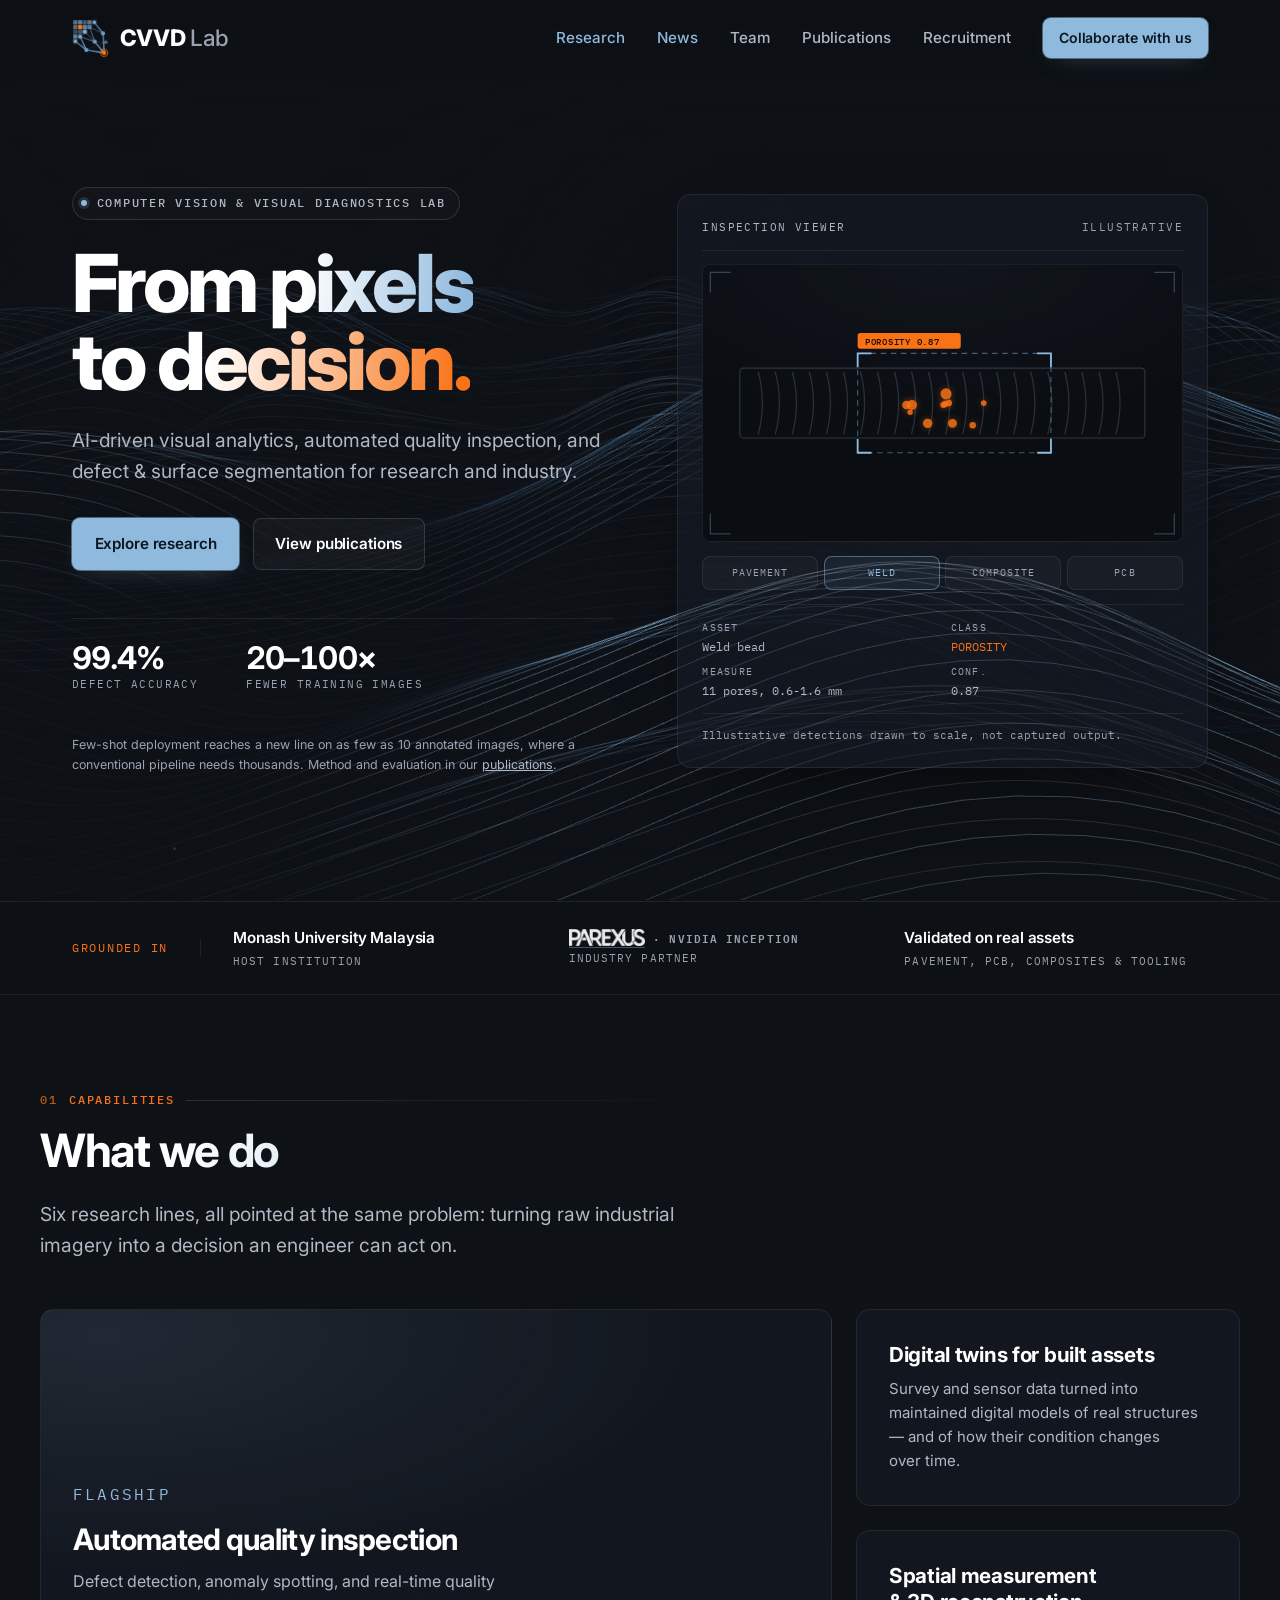
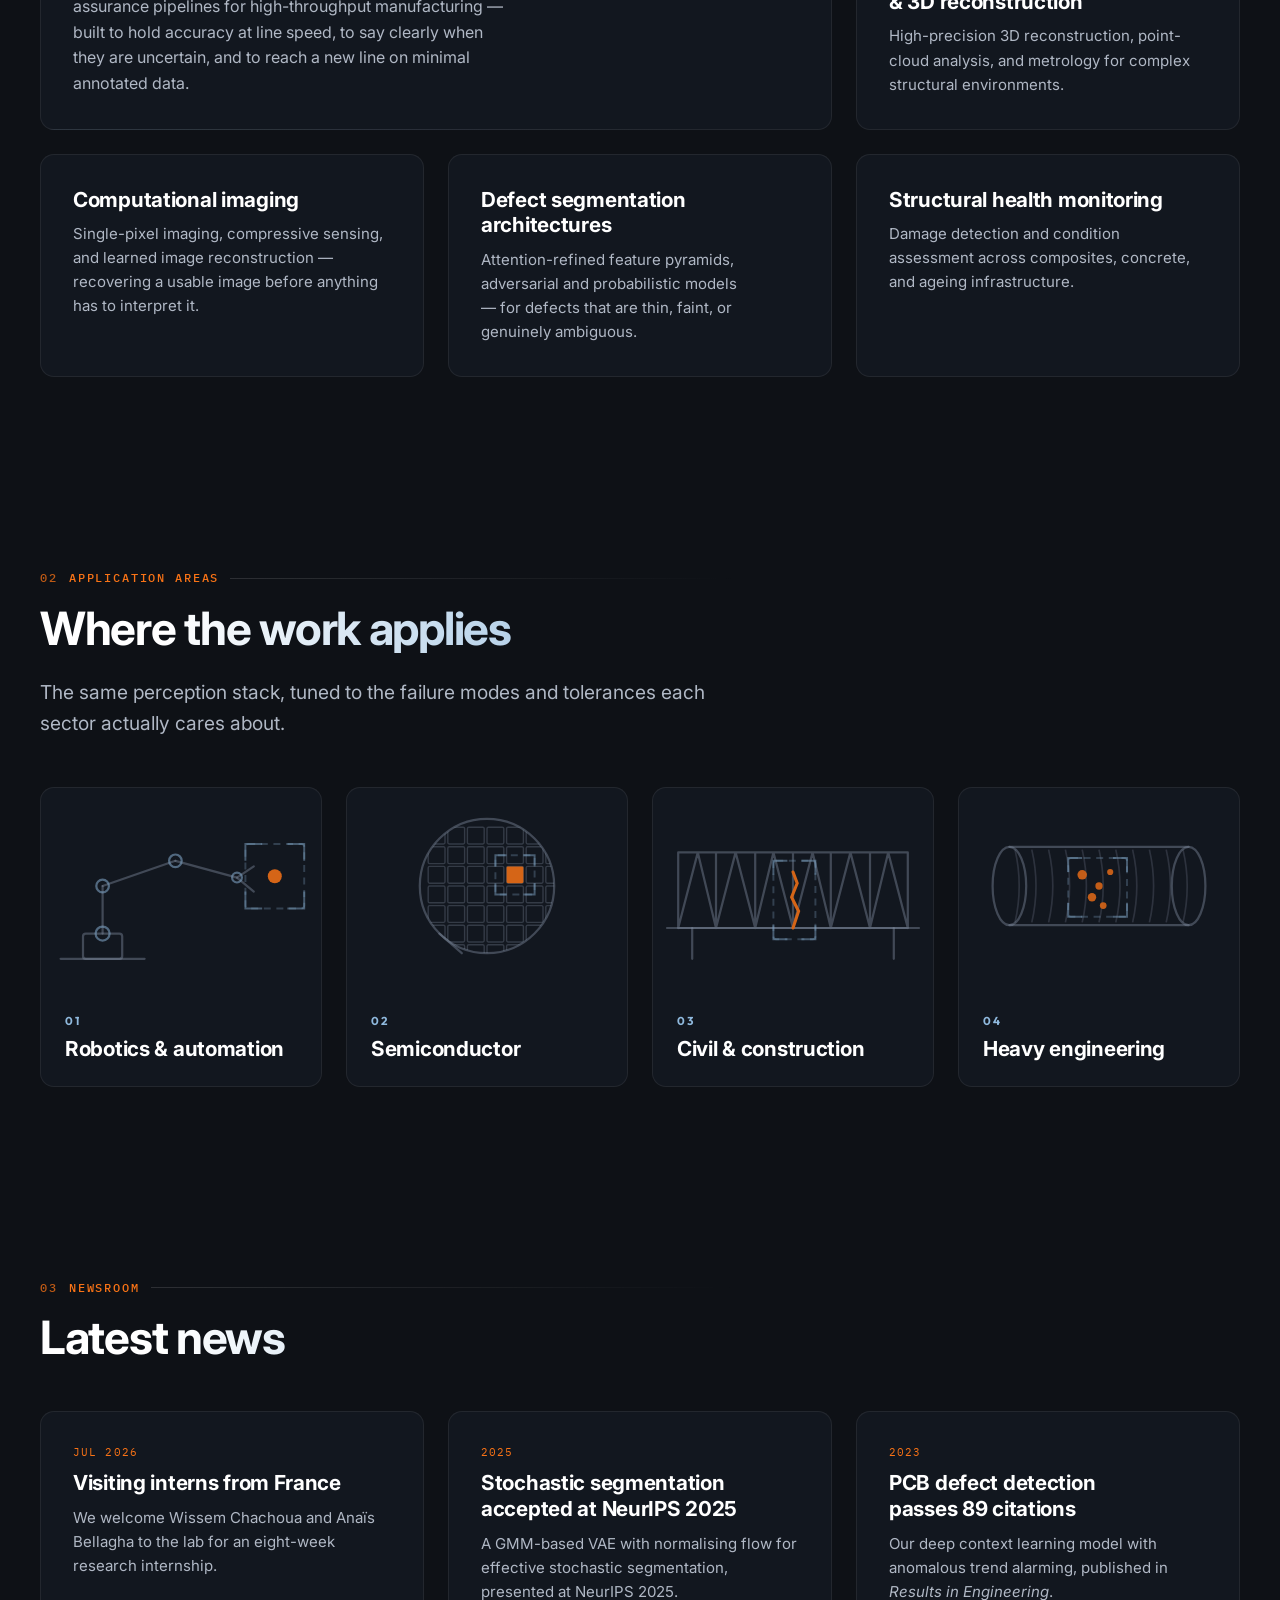
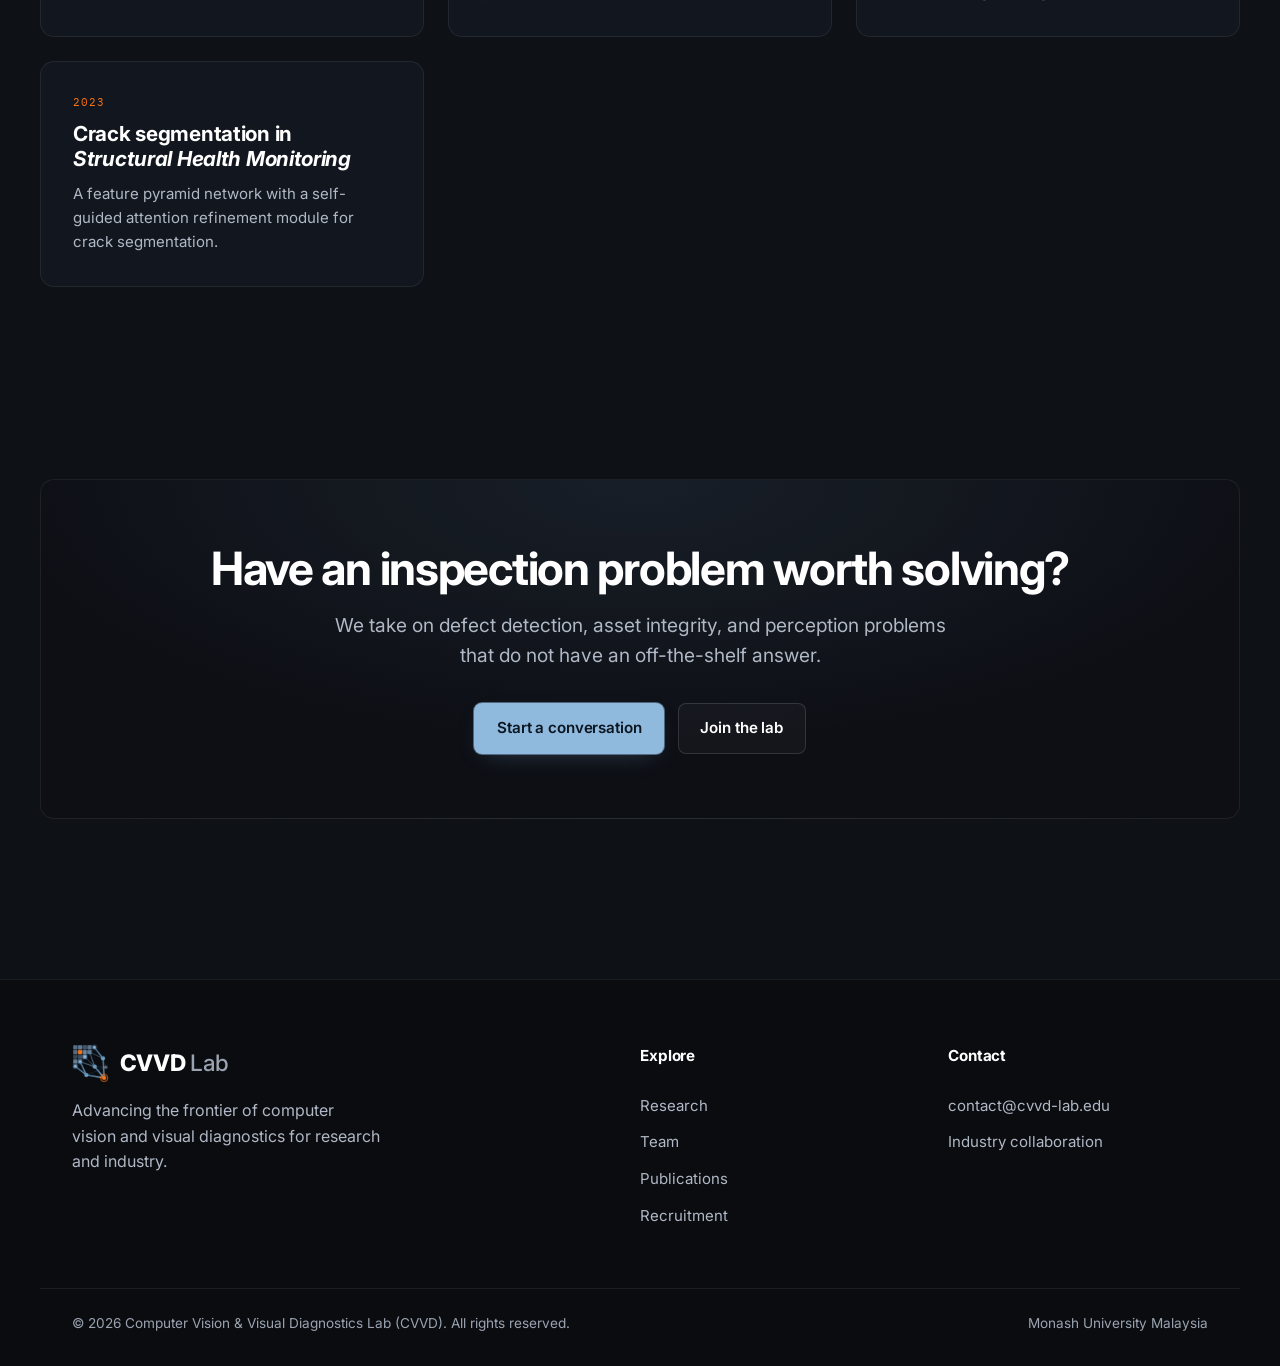
==== index.html @ a5a3b2d5 "Use the Parexus wordmark in the proof band; name them a partner The supplied white wordmark is exact" ====
<!DOCTYPE html>
<html lang="en">
<head>
    <meta charset="UTF-8">
    <meta name="viewport" content="width=device-width, initial-scale=1.0">
    <title>CVVD Lab — Computer Vision and Visual Diagnostics</title>
    <meta name="description" content="Computer Vision and Visual Diagnostics Lab - AI-Driven Visual Analytics, Automated Quality Inspection, and Robotics Perception.">
    <link rel="icon" href="data:image/svg+xml,%3Csvg%20xmlns%3D%27http%3A%2F%2Fwww.w3.org%2F2000%2Fsvg%27%20viewBox%3D%270%200%2032%2032%27%3E%3Crect%20width%3D%2732%27%20height%3D%2732%27%20rx%3D%277%27%20fill%3D%27%230e1116%27%2F%3E%3Cg%20fill%3D%27%238fb9dd%27%3E%3Crect%20x%3D%273%27%20y%3D%273%27%20width%3D%276%27%20height%3D%276%27%20rx%3D%271.2%27%20opacity%3D%27.85%27%2F%3E%3Crect%20x%3D%2710%27%20y%3D%273%27%20width%3D%276%27%20height%3D%276%27%20rx%3D%271.2%27%20opacity%3D%27.5%27%2F%3E%3Crect%20x%3D%2717%27%20y%3D%273%27%20width%3D%276%27%20height%3D%276%27%20rx%3D%271.2%27%20opacity%3D%27.65%27%2F%3E%3Crect%20x%3D%273%27%20y%3D%2710%27%20width%3D%276%27%20height%3D%276%27%20rx%3D%271.2%27%20opacity%3D%27.55%27%2F%3E%3Crect%20x%3D%273%27%20y%3D%2717%27%20width%3D%276%27%20height%3D%276%27%20rx%3D%271.2%27%20opacity%3D%27.7%27%2F%3E%3C%2Fg%3E%3Crect%20x%3D%2710%27%20y%3D%2710%27%20width%3D%276%27%20height%3D%276%27%20rx%3D%271.2%27%20fill%3D%27%23f97316%27%2F%3E%3Cg%20stroke%3D%27%238fb9dd%27%20stroke-width%3D%271.4%27%20fill%3D%27none%27%20stroke-linecap%3D%27round%27%20opacity%3D%27.9%27%3E%3Cpath%20d%3D%27M20%206%20L22%2015%27%2F%3E%3Cpath%20d%3D%27M13%2013%20L22%2015%27%2F%3E%3Cpath%20d%3D%27M6%2020%20L22%2015%27%2F%3E%3Cpath%20d%3D%27M22%2015%20L26%2025%27%2F%3E%3C%2Fg%3E%3Ccircle%20cx%3D%2722%27%20cy%3D%2715%27%20r%3D%272.3%27%20fill%3D%27%238fb9dd%27%2F%3E%3Ccircle%20cx%3D%2726%27%20cy%3D%2725%27%20r%3D%273.3%27%20fill%3D%27%23f97316%27%2F%3E%3C%2Fsvg%3E">
    <link rel="preconnect" href="https://fonts.googleapis.com">
    <link rel="preconnect" href="https://fonts.gstatic.com" crossorigin>
    <link href="https://fonts.googleapis.com/css2?family=Inter:wght@400;500;600;700;800&family=Outfit:wght@600;700;800&family=IBM+Plex+Mono:wght@400;500&display=swap" rel="stylesheet">
    <link rel="stylesheet" href="styles.css?v=34">
    <!-- Set before first paint so reveal-on-scroll never flashes unstyled,
         and so the page stays fully readable with JavaScript off. -->
    <script>document.documentElement.classList.add('js');</script>
</head>
<body>
    <a class="skip-link" href="#main">Skip to content</a>

    <!-- The background (3D wave field, scrim, and the image fallback) is
         installed by waves.js, so every page picks it up without markup. -->

    <header>
        <div class="container nav-container">
            <a href="index.html" class="logo" aria-label="CVVD Lab, home">
                <svg class="logo-mark" viewBox="0 0 64 64" aria-hidden="true" focusable="false">
                    <defs>
                        <linearGradient id="cvvdGh1" x1="0" y1="0" x2="1" y2="1">
                            <stop offset="0" stop-color="#4a7ea6" />
                            <stop offset="1" stop-color="#8fb9dd" />
                        </linearGradient>
                    </defs>

                    <!-- Image half -->
                    <g class="mark-px" fill="#8fb9dd">
                        <rect x="2.0" y="2.0" width="7.2" height="7.2" rx="1.2" opacity="0.57" /><rect x="10.0" y="2.0" width="7.2" height="7.2" rx="1.2" opacity="0.64" /><rect x="18.0" y="2.0" width="7.2" height="7.2" rx="1.2" opacity="0.45" /><rect x="26.0" y="2.0" width="7.2" height="7.2" rx="1.2" opacity="0.61" /><rect x="34.0" y="2.0" width="7.2" height="7.2" rx="1.2" opacity="0.24" /><rect x="2.0" y="10.0" width="7.2" height="7.2" rx="1.2" opacity="0.55" /><rect class="px-hot" x="10.0" y="10.0" width="7.2" height="7.2" rx="1.2" /><rect x="18.0" y="10.0" width="7.2" height="7.2" rx="1.2" opacity="0.7" /><rect x="26.0" y="10.0" width="7.2" height="7.2" rx="1.2" opacity="0.67" /><rect x="2.0" y="18.0" width="7.2" height="7.2" rx="1.2" opacity="0.35" /><rect x="10.0" y="18.0" width="7.2" height="7.2" rx="1.2" opacity="0.39" /><rect x="18.0" y="18.0" width="7.2" height="7.2" rx="1.2" opacity="0.67" /><rect x="2.0" y="26.0" width="7.2" height="7.2" rx="1.2" opacity="0.66" /><rect x="10.0" y="26.0" width="7.2" height="7.2" rx="1.2" opacity="0.54" /><rect x="2.0" y="34.0" width="7.2" height="7.2" rx="1.2" opacity="0.4" />
                    </g>

                    <g class="mark-net">
                        <g fill="none" stroke="url(#cvvdGh1)" stroke-linecap="round">
                            <path stroke-width="2.22" opacity="0.77" d="M37.6 5.6 L52.0 24.0" />
                            <path stroke-width="1.51" opacity="0.51" d="M29.6 13.6 L52.0 24.0" />
                            <path stroke-width="1.76" opacity="0.6" d="M29.6 13.6 L38.0 38.0" />
                            <path stroke-width="1.5" opacity="0.5" d="M21.6 21.6 L38.0 38.0" />
                            <path stroke-width="1.78" opacity="0.61" d="M13.6 29.6 L38.0 38.0" />
                            <path stroke-width="2.39" opacity="0.84" d="M13.6 29.6 L24.0 52.0" />
                            <path stroke-width="2.29" opacity="0.8" d="M5.6 37.6 L24.0 52.0" />
                            <path stroke-width="2.34" opacity="0.82" d="M24.0 52.0 L54.0 57.0" />
                            <path stroke-width="0.93" opacity="0.29" d="M24.0 52.0 L57.0 39.0" />
                            <path stroke-width="2.5" opacity="0.88" d="M38.0 38.0 L54.0 57.0" />
                            <path stroke-width="1.07" opacity="0.34" d="M38.0 38.0 L57.0 39.0" />
                            <path stroke-width="2.35" opacity="0.83" d="M52.0 24.0 L54.0 57.0" />
                            <path stroke-width="0.97" opacity="0.3" d="M52.0 24.0 L57.0 39.0" />
                        </g>
                        <g class="mark-h" fill="url(#cvvdGh1)"><circle cx="24.0" cy="52.0" r="3.6" /><circle cx="38.0" cy="38.0" r="3.6" /><circle cx="52.0" cy="24.0" r="3.6" /></g>

                        <!-- Head: two classes, one of them wins -->
                        <circle class="out-alt" cx="57.0" cy="39.0" r="3.2" />

                        <circle class="pulse pulse-a" r="2.3" />
                        <circle class="pulse pulse-b" r="2.3" />
                        <circle class="pulse pulse-c" r="2.3" />
                        <circle class="pulse pulse-d" r="2.1" />

                        <g class="mark-flag">
                            <circle cx="54.0" cy="57.0" r="6.2" fill="none" stroke="#f97316" stroke-width="1.3" />
                            <circle cx="54.0" cy="57.0" r="3.6" fill="#f97316" />
                        </g>
                    </g>
                </svg>
                <span class="logo-word">CVVD <span class="logo-lab">Lab</span></span>
            </a>
            <button class="nav-toggle" aria-expanded="false" aria-controls="site-nav" aria-label="Open menu">
                <span></span><span></span><span></span>
            </button>
            <nav class="nav-links" id="site-nav">
                <a href="index.html#capabilities">Research</a>
                <a href="index.html#news">News</a>
                <a href="team.html">Team</a>
                <a href="publications.html">Publications</a>
                <a href="recruitment.html">Recruitment</a>
                <a href="#contact" class="btn btn-primary btn-sm">Collaborate with us</a>
            </nav>
        </div>
    </header>

    <main id="main">
        <!-- ================================================== Hero -->
        <section class="hero container">
            <div class="hero-content">
                <span class="lab-tag">Computer Vision &amp; Visual Diagnostics Lab</span>
                <h1>From <span class="text-gradient-cyan">pixels</span> to <span class="text-gradient-decision">decision.</span></h1>
                <p class="hero-subtitle">
                    AI-driven visual analytics, automated quality inspection, and defect &amp;
                    surface segmentation for research and industry.
                </p>

                <div class="hero-actions">
                    <a href="#capabilities" class="btn btn-primary">Explore research</a>
                    <a href="publications.html" class="btn btn-secondary">View publications</a>
                </div>

                <div class="metrics-row">
                    <div class="metric">
                        <span class="metric-value">99.4%</span>
                        <span class="metric-label">Defect accuracy</span>
                    </div>
                    <div class="metric">
                        <span class="metric-value">20&ndash;100&times;</span>
                        <span class="metric-label">Fewer training images</span>
                    </div>
                    <p class="metric-note">
                        Few-shot deployment reaches a new line on as few as 10 annotated
                        images, where a conventional pipeline needs thousands. Method and
                        evaluation in our <a href="publications.html">publications</a>.
                    </p>
                </div>
            </div>

            <!-- Inspection viewer. Four assets, each with the detection the lab
                 would return: dashed box, corner ticks, class and confidence.
                 It shows the output rather than the machinery — which is what
                 an engineering buyer actually wants to see. -->
            <aside class="scope" aria-labelledby="scope-title">
                <div class="scope-head">
                    <span id="scope-title">Inspection viewer</span>
                    <span class="scope-tag">Illustrative</span>
                </div>

                <div class="scope-stage">
                  <svg class="scope-svg" viewBox="0 0 520 300" role="img"
                       aria-label="Inspection viewer cycling through four illustrative detections: a branching crack on an asphalt surface, porosity in a weld bead, delamination in a carbon-fibre panel, and an open trace on a printed circuit board. Each is marked with a detection box, a class label and a confidence score.">
          <defs>
                      <linearGradient id="scopeScanGrad" x1="0" y1="0" x2="1" y2="0">
                        <stop offset="0"    stop-color="#8fb9dd" stop-opacity="0" />
                        <stop offset="0.5"  stop-color="#8fb9dd" stop-opacity="0.75" />
                        <stop offset="1"    stop-color="#8fb9dd" stop-opacity="0" />
                      </linearGradient>
                    </defs>
          <g class="dm is-on" data-demo="pavement"
             data-cls="CRACK" data-conf="0.94" data-metric="1.2 mm max width"
             data-asset="Asphalt surface">
            <g class="dm-grain">
            <circle cx="410" cy="276" r="2.4" />
            <circle cx="493" cy="28" r="2.7" />
            <circle cx="111" cy="133" r="3.1" />
            <circle cx="279" cy="278" r="2.4" />
            <circle cx="254" cy="107" r="2.3" />
            <circle cx="131" cy="206" r="1.4" />
            <circle cx="158" cy="247" r="1.7" />
            <circle cx="155" cy="42" r="1.4" />
            <circle cx="222" cy="124" r="2.6" />
            <circle cx="195" cy="274" r="3.2" />
            <circle cx="458" cy="97" r="1.2" />
            <circle cx="310" cy="54" r="2.1" />
            <circle cx="89" cy="24" r="3.2" />
            <circle cx="173" cy="123" r="1.1" />
            <circle cx="293" cy="44" r="2.5" />
            <circle cx="204" cy="21" r="2.7" />
            <circle cx="312" cy="229" r="1.4" />
            <circle cx="39" cy="73" r="1.1" />
            <circle cx="153" cy="159" r="2.3" />
            <circle cx="225" cy="231" r="1.6" />
            <circle cx="472" cy="138" r="3.2" />
            <circle cx="425" cy="34" r="1.4" />
            <circle cx="21" cy="167" r="2.1" />
            <circle cx="370" cy="27" r="3.3" />
            <circle cx="169" cy="22" r="2.4" />
            <circle cx="204" cy="258" r="2.1" />
            <circle cx="214" cy="157" r="2.7" />
            <circle cx="220" cy="65" r="3.0" />
            <circle cx="150" cy="136" r="1.3" />
            <circle cx="392" cy="254" r="2.7" />
            <circle cx="88" cy="254" r="3.2" />
            <circle cx="343" cy="223" r="1.5" />
            <circle cx="269" cy="102" r="2.3" />
            <circle cx="446" cy="136" r="2.4" />
            <circle cx="172" cy="162" r="3.3" />
            <circle cx="217" cy="203" r="1.1" />
            <circle cx="241" cy="207" r="2.8" />
            <circle cx="187" cy="235" r="2.6" />
            <circle cx="142" cy="156" r="3.1" />
            <circle cx="498" cy="145" r="2.5" />
            <circle cx="261" cy="141" r="1.7" />
            <circle cx="158" cy="98" r="3.2" />
            <circle cx="151" cy="271" r="1.9" />
            <circle cx="389" cy="258" r="2.3" />
            <circle cx="235" cy="167" r="1.1" />
            <circle cx="195" cy="248" r="3.2" />
            <circle cx="298" cy="41" r="1.3" />
            <circle cx="353" cy="151" r="3.0" />
            <circle cx="471" cy="20" r="1.4" />
            <circle cx="55" cy="42" r="1.9" />
            <circle cx="485" cy="232" r="2.3" />
            <circle cx="429" cy="243" r="3.0" />
            <circle cx="178" cy="252" r="2.5" />
            <circle cx="453" cy="179" r="3.3" />
            <circle cx="250" cy="65" r="2.1" />
            <circle cx="86" cy="239" r="2.9" />
            <circle cx="450" cy="277" r="3.0" />
            <circle cx="192" cy="101" r="1.6" />
            <circle cx="324" cy="212" r="1.7" />
            <circle cx="433" cy="148" r="3.3" />
            <circle cx="401" cy="185" r="2.2" />
            <circle cx="199" cy="112" r="3.0" />
            <circle cx="243" cy="146" r="3.1" />
            <circle cx="311" cy="137" r="3.0" />
            <circle cx="350" cy="48" r="2.0" />
            <circle cx="91" cy="39" r="1.1" />
            <circle cx="482" cy="96" r="1.1" />
            <circle cx="53" cy="279" r="1.5" />
            <circle cx="218" cy="156" r="2.4" />
            <circle cx="480" cy="95" r="2.1" />
            <circle cx="57" cy="101" r="2.4" />
            <circle cx="117" cy="133" r="1.7" />
            <circle cx="321" cy="55" r="2.6" />
            <circle cx="476" cy="173" r="2.1" />
            <circle cx="488" cy="188" r="1.3" />
            <circle cx="218" cy="248" r="1.9" />
            <circle cx="414" cy="92" r="1.2" />
            <circle cx="231" cy="140" r="1.9" />
            <circle cx="341" cy="125" r="1.9" />
            <circle cx="81" cy="60" r="2.1" />
            <circle cx="320" cy="223" r="2.3" />
            <circle cx="402" cy="186" r="3.0" />
            <circle cx="359" cy="188" r="1.5" />
            <circle cx="245" cy="20" r="2.1" />
            <circle cx="390" cy="45" r="2.9" />
            <circle cx="201" cy="187" r="3.0" />
            <circle cx="40" cy="86" r="3.0" />
            <circle cx="190" cy="60" r="3.2" />
            <circle cx="350" cy="259" r="1.9" />
            <circle cx="312" cy="241" r="3.2" />
            </g>
            <path class="dm-crack" d="M77.9 81.4 L98.2 85.5 L100.0 99.2 L126.1 110.3 L136.9 100.1 L146.5 119.8 L166.3 119.8 L181.5 129.1 L197.5 132.4 L211.7 126.9 L220.6 139.5 L237.7 145.4 L244.7 144.6 L269.7 157.0 L277.0 164.2 L292.1 169.4 L301.5 166.7 L326.3 178.8 L335.4 181.1 L346.0 174.2 L368.1 176.1 L376.9 189.6 L401.0 196.7 L409.1 192.6 L422.7 202.5 L441.6 210.1 L451.9 206.9" />
            <path class="dm-crack dm-crack-thin" d="M211.8 134.4 L219.5 134.6 L230.5 137.3 L238.5 149.5 L251.4 163.3 L254.9 166.9 L269.8 174.5 L276.6 183.2 L291.0 185.4 L298.5 198.4 L304.8 208.6" />
            <path class="dm-crack dm-crack-thin" d="M323.1 175.0 L333.2 173.0 L338.2 167.9 L352.9 160.2 L362.6 152.1 L363.0 144.8 L371.1 130.9 L382.6 129.8 L391.0 125.1 L404.3 116.6" />
            <g class="dm-det">
              <rect class="dm-box" x="66" y="69" width="398" height="153" rx="3" />
              <g class="dm-tick"><path d="M66 83 L66 69 L80 69" /><path d="M450 69 L464 69 L464 83" /><path d="M464 208 L464 222 L450 222" /><path d="M80 222 L66 222 L66 208" /></g>
              <rect class="dm-chip" x="66" y="47" width="90" height="17" rx="3" />
              <text class="dm-chip-t" x="74" y="60">CRACK 0.94</text>
            </g>
          </g>
          <g class="dm" data-demo="weld"
             data-cls="POROSITY" data-conf="0.87" data-metric="11 pores, 0.6-1.6 mm"
             data-asset="Weld bead">
            <g class="dm-bead">
            <path d="M60.0 116 Q69.0 150 60.0 184" />
            <path d="M78.5 116 Q87.5 150 78.5 184" />
            <path d="M97.0 116 Q106.0 150 97.0 184" />
            <path d="M115.5 116 Q124.5 150 115.5 184" />
            <path d="M134.0 116 Q143.0 150 134.0 184" />
            <path d="M152.5 116 Q161.5 150 152.5 184" />
            <path d="M171.0 116 Q180.0 150 171.0 184" />
            <path d="M189.5 116 Q198.5 150 189.5 184" />
            <path d="M208.0 116 Q217.0 150 208.0 184" />
            <path d="M226.5 116 Q235.5 150 226.5 184" />
            <path d="M245.0 116 Q254.0 150 245.0 184" />
            <path d="M263.5 116 Q272.5 150 263.5 184" />
            <path d="M282.0 116 Q291.0 150 282.0 184" />
            <path d="M300.5 116 Q309.5 150 300.5 184" />
            <path d="M319.0 116 Q328.0 150 319.0 184" />
            <path d="M337.5 116 Q346.5 150 337.5 184" />
            <path d="M356.0 116 Q365.0 150 356.0 184" />
            <path d="M374.5 116 Q383.5 150 374.5 184" />
            <path d="M393.0 116 Q402.0 150 393.0 184" />
            <path d="M411.5 116 Q420.5 150 411.5 184" />
            <path d="M430.0 116 Q439.0 150 430.0 184" />
            <path d="M448.5 116 Q457.5 150 448.5 184" />
            </g>
            <rect class="dm-plate" x="40" y="112" width="440" height="76" rx="4" />
            <g class="dm-pore">
            <circle cx="225" cy="160" r="2.9" />
            <circle cx="227" cy="152" r="5.4" />
            <circle cx="293" cy="174" r="3.5" />
            <circle cx="264" cy="140" r="6.0" />
            <circle cx="261" cy="152" r="3.3" />
            <circle cx="267" cy="150" r="3.5" />
            <circle cx="244" cy="172" r="5.1" />
            <circle cx="271" cy="172" r="4.8" />
            <circle cx="305" cy="150" r="3.1" />
            <circle cx="263" cy="151" r="3.5" />
            <circle cx="221" cy="152" r="4.6" />
            </g>
            <g class="dm-det">
              <rect class="dm-box" x="168" y="96" width="210" height="108" rx="3" />
              <g class="dm-tick"><path d="M168 110 L168 96 L182 96" /><path d="M364 96 L378 96 L378 110" /><path d="M378 190 L378 204 L364 204" /><path d="M182 204 L168 204 L168 190" /></g>
              <rect class="dm-chip" x="168" y="74" width="112" height="17" rx="3" />
              <text class="dm-chip-t" x="176" y="87">POROSITY 0.87</text>
            </g>
          </g>
          <g class="dm" data-demo="composite"
             data-cls="DELAMINATION" data-conf="0.91" data-metric="34 cm2 affected"
             data-asset="CFRP panel">
            <g class="dm-weave">
            <path d="M30 40 L490 40" />
            <path d="M30 54 L490 54" />
            <path d="M30 68 L490 68" />
            <path d="M30 82 L490 82" />
            <path d="M30 96 L490 96" />
            <path d="M30 110 L490 110" />
            <path d="M30 124 L490 124" />
            <path d="M30 138 L490 138" />
            <path d="M30 152 L490 152" />
            <path d="M30 166 L490 166" />
            <path d="M30 180 L490 180" />
            <path d="M30 194 L490 194" />
            <path d="M30 208 L490 208" />
            <path d="M30 222 L490 222" />
            <path d="M30 236 L490 236" />
            <path d="M30 250 L490 250" />
            <path d="M30 264 L490 264" />
            <path d="M30 40 L30 264" />
            <path d="M45 40 L45 264" />
            <path d="M61 40 L61 264" />
            <path d="M76 40 L76 264" />
            <path d="M91 40 L91 264" />
            <path d="M106 40 L106 264" />
            <path d="M122 40 L122 264" />
            <path d="M137 40 L137 264" />
            <path d="M152 40 L152 264" />
            <path d="M168 40 L168 264" />
            <path d="M183 40 L183 264" />
            <path d="M198 40 L198 264" />
            <path d="M214 40 L214 264" />
            <path d="M229 40 L229 264" />
            <path d="M244 40 L244 264" />
            <path d="M260 40 L260 264" />
            <path d="M275 40 L275 264" />
            <path d="M290 40 L290 264" />
            <path d="M305 40 L305 264" />
            <path d="M321 40 L321 264" />
            <path d="M336 40 L336 264" />
            <path d="M351 40 L351 264" />
            <path d="M367 40 L367 264" />
            <path d="M382 40 L382 264" />
            <path d="M397 40 L397 264" />
            <path d="M412 40 L412 264" />
            <path d="M428 40 L428 264" />
            <path d="M443 40 L443 264" />
            <path d="M458 40 L458 264" />
            <path d="M474 40 L474 264" />
            <path d="M489 40 L489 264" />
            </g>
            <path class="dm-blob" d="M392.3 168.0 L398.6 178.9 L393.5 189.5 L388.9 201.7 L366.6 202.2 L349.2 200.7 L335.2 195.5 L325.0 194.6 L307.5 206.2 L286.6 208.6 L271.3 201.5 L266.7 189.4 L257.0 179.6 L270.8 168.0 L288.4 161.4 L294.6 156.0 L295.5 148.3 L292.5 133.0 L305.4 126.2 L320.3 116.3 L338.7 121.9 L350.4 133.3 L359.7 140.2 L361.5 150.0 L371.6 153.9 L394.5 157.7 Z" />
            <g class="dm-det">
              <rect class="dm-box" x="243" y="102" width="170" height="120" rx="3" />
              <g class="dm-tick"><path d="M243 116 L243 102 L257 102" /><path d="M399 102 L413 102 L413 116" /><path d="M413 208 L413 222 L399 222" /><path d="M257 222 L243 222 L243 208" /></g>
              <rect class="dm-chip" x="243" y="80" width="142" height="17" rx="3" />
              <text class="dm-chip-t" x="251" y="93">DELAMINATION 0.91</text>
            </g>
          </g>
          <g class="dm" data-demo="pcb"
             data-cls="OPEN TRACE" data-conf="0.96" data-metric="net U3-R14"
             data-asset="PCB assembly">
            <g class="dm-trace">
            <path d="M44.0 52.0 L82.8 52.0 L145.3 52.0 L145.3 78.0 L218.4 78.0 L218.4 104.0 L290.4 104.0 L290.4 78.0 L330.2 78.0 L371.1 78.0 L452.8 78.0 L452.8 104.0 L476.0 104.0" />
            <path d="M44.0 78.0 L91.8 78.0 L153.2 78.0 L205.5 78.0 L205.5 104.0 L278.2 104.0 L278.2 130.0 L354.5 130.0 L413.2 130.0 L413.2 104.0 L476.0 104.0" />
            <path d="M44.0 104.0 L125.7 104.0 L125.7 78.0 L200.4 78.0 L262.1 78.0 L262.1 52.0 L317.1 52.0 L374.2 52.0 L421.2 52.0 L421.2 78.0 L476.0 78.0 L476.0 104.0" />
            <path d="M44.0 130.0 L94.1 130.0 L94.1 104.0 L161.2 104.0 L232.5 104.0 L307.3 104.0 L307.3 130.0 L373.9 130.0 L373.9 156.0 L442.8 156.0 L476.0 156.0" />
            <path d="M44.0 156.0 L115.0 156.0 L187.9 156.0 L187.9 130.0 L233.2 130.0 L284.5 130.0 L332.3 130.0 L371.3 130.0 L413.1 130.0 L463.0 130.0 L463.0 156.0 L476.0 156.0" />
            <path d="M44.0 182.0 L119.7 182.0 L119.7 156.0 L173.1 156.0 L173.1 130.0 L226.1 130.0 L226.1 156.0 L290.2 156.0 L363.3 156.0 L428.8 156.0 L428.8 182.0 L476.0 182.0" />
            <path d="M44.0 208.0 L123.6 208.0 L123.6 234.0 L166.3 234.0 L166.3 260.0 L226.6 260.0 L277.0 260.0 L343.3 260.0 L387.7 260.0 L441.9 260.0 L476.0 260.0" />
            <path d="M44.0 234.0 L121.8 234.0 L186.8 234.0 L186.8 260.0 L233.1 260.0 L271.5 260.0 L332.9 260.0 L411.6 260.0 L459.1 260.0 L476.0 260.0" />
            <path d="M44.0 260.0 L90.4 260.0 L128.6 260.0 L205.6 260.0 L264.2 260.0 L317.9 260.0 L383.9 260.0 L451.1 260.0 L476.0 260.0" />
            </g>
            <g class="dm-pad">
            <circle cx="44" cy="52" r="4.2" />
            <circle cx="476" cy="52" r="4.2" />
            <circle cx="44" cy="78" r="4.2" />
            <circle cx="476" cy="78" r="4.2" />
            <circle cx="44" cy="104" r="4.2" />
            <circle cx="476" cy="104" r="4.2" />
            <circle cx="44" cy="130" r="4.2" />
            <circle cx="476" cy="130" r="4.2" />
            <circle cx="44" cy="156" r="4.2" />
            <circle cx="476" cy="156" r="4.2" />
            <circle cx="44" cy="182" r="4.2" />
            <circle cx="476" cy="182" r="4.2" />
            <circle cx="44" cy="208" r="4.2" />
            <circle cx="476" cy="208" r="4.2" />
            <circle cx="44" cy="234" r="4.2" />
            <circle cx="476" cy="234" r="4.2" />
            <circle cx="44" cy="260" r="4.2" />
            <circle cx="476" cy="260" r="4.2" />
            </g>
            <g class="dm-break">
              <path d="M243 130 L262 130" />
              <circle cx="252" cy="130" r="7" />
            </g>
            <g class="dm-det">
              <rect class="dm-box" x="196" y="96" width="118" height="70" rx="3" />
              <g class="dm-tick"><path d="M196 110 L196 96 L210 96" /><path d="M300 96 L314 96 L314 110" /><path d="M314 152 L314 166 L300 166" /><path d="M210 166 L196 166 L196 152" /></g>
              <rect class="dm-chip" x="196" y="74" width="127" height="17" rx="3" />
              <text class="dm-chip-t" x="204" y="87">OPEN TRACE 0.96</text>
            </g>
          </g>
                    <g class="scope-frame">
                      <path d="M8 30 L8 8 L30 8" /><path d="M490 8 L512 8 L512 30" />
                      <path d="M512 270 L512 292 L490 292" /><path d="M30 292 L8 292 L8 270" />
                    </g>
                    <rect class="scope-scan" x="0" y="0" width="520" height="2" />
                  </svg>
                </div>

                <div class="scope-tabs" role="group" aria-label="Choose an example asset">
            <button type="button" class="scope-tab is-on"
                    data-target="pavement" aria-pressed="true">Pavement</button>
            <button type="button" class="scope-tab"
                    data-target="weld" aria-pressed="false">Weld</button>
            <button type="button" class="scope-tab"
                    data-target="composite" aria-pressed="false">Composite</button>
            <button type="button" class="scope-tab"
                    data-target="pcb" aria-pressed="false">PCB</button>
                </div>

                <dl class="scope-read">
                    <div><dt>Asset</dt><dd data-read="asset">Asphalt surface</dd></div>
                    <div><dt>Class</dt><dd data-read="cls" class="is-hit">CRACK</dd></div>
                    <div><dt>Measure</dt><dd data-read="metric">1.2 mm max width</dd></div>
                    <div><dt>Conf.</dt><dd data-read="conf">0.94</dd></div>
                </dl>

                <p class="scope-foot">
                    Illustrative detections drawn to scale, not captured output.
                </p>
            </aside>
        </section>

        <!-- ================================================== Proof -->
        <!-- Every claim here is checkable against the publication record.
             TODO(CVVD): swap in partner or funder logos when cleared to publish. -->
        <section class="proof" aria-label="Credentials">
            <div class="container proof-inner">
                <p class="proof-label">Grounded in</p>
                <div class="proof-item">
                    <strong>Monash University Malaysia</strong>
                    <span>Host institution</span>
                </div>
                <!-- Of Parexus's four affiliations (NVIDIA Inception, Microsoft for
                     Startups, Cradle CIP Spark, MRANTI), NVIDIA Inception is the one
                     that carries furthest: globally recognised, AI-specific, and it
                     maps onto exactly the work this lab does. -->
                <div class="proof-item">
                    <strong class="proof-brand">
                        <a href="https://parexus.ai/" target="_blank" rel="noopener">
                            <picture>
                                <source type="image/webp" srcset="parexus-320.webp">
                                <img class="proof-logo" src="parexus-320.png" width="320" height="71" alt="Parexus">
                            </picture>
                        </a>
                        <span>&middot; NVIDIA Inception</span>
                    </strong>
                    <span>Industry partner</span>
                </div>
                <div class="proof-item">
                    <strong>Validated on real assets</strong>
                    <span>Pavement, PCB, composites &amp; tooling</span>
                </div>
            </div>
        </section>

        <!-- ================================================== Capabilities -->
        <section id="capabilities" class="section container">
            <div class="sec-head reveal">
                <p class="eyebrow"><span class="eyebrow-num">01</span> Capabilities</p>
                <h2 class="text-gradient-cyan">What we do</h2>
                <p class="sec-lede">
                    Six research lines, all pointed at the same problem: turning raw
                    industrial imagery into a decision an engineer can act on.
                </p>
            </div>

            <div class="bento">
                <article class="glass-card cap-lead reveal">
                    <p class="cap-tag">Flagship</p>
                    <h3>Automated quality inspection</h3>
                    <p>
                        Defect detection, anomaly spotting, and real-time quality assurance
                        pipelines for high-throughput manufacturing — built to hold accuracy
                        at line speed, to say clearly when they are uncertain, and to reach a new
                        line on minimal annotated data.
                    </p>
                </article>

                <article class="glass-card reveal" style="--d:60ms">
                    <h3>Digital twins for built assets</h3>
                    <p>Survey and sensor data turned into maintained digital models of real structures &mdash; and of how their condition changes over time.</p>
                </article>

                <article class="glass-card reveal" style="--d:120ms">
                    <h3>Spatial measurement &amp; 3D reconstruction</h3>
                    <p>High-precision 3D reconstruction, point-cloud analysis, and metrology for complex structural environments.</p>
                </article>

                <article class="glass-card reveal" style="--d:180ms">
                    <h3>Computational imaging</h3>
                    <p>Single-pixel imaging, compressive sensing, and learned image reconstruction &mdash; recovering a usable image before anything has to interpret it.</p>
                </article>

                <article class="glass-card reveal" style="--d:240ms">
                    <h3>Defect segmentation architectures</h3>
                    <p>Attention-refined feature pyramids, adversarial and probabilistic models &mdash; for defects that are thin, faint, or genuinely ambiguous.</p>
                </article>

                <article class="glass-card reveal" style="--d:300ms">
                    <h3>Structural health monitoring</h3>
                    <p>Damage detection and condition assessment across composites, concrete, and ageing infrastructure.</p>
                </article>
            </div>
        </section>

        <!-- ================================================== Industries -->
        <section id="industries" class="section container">
            <div class="sec-head reveal">
                <p class="eyebrow"><span class="eyebrow-num">02</span> Application areas</p>
                <h2 class="text-gradient-cyan">Where the work applies</h2>
                <p class="sec-lede">
                    The same perception stack, tuned to the failure modes and tolerances
                    each sector actually cares about.
                </p>
            </div>

            <div class="grid-4 flip-grid">
                <button type="button" class="flip-card reveal" aria-expanded="false">
                    <span class="flip-inner">
                      <span class="flip-front">
                        <svg class="fc-art" viewBox="0 0 200 140" aria-hidden="true">
          <g class="fc-line">
            <path d="M14 122 H74" />
            <rect x="30" y="104" width="28" height="18" rx="2" />
            <path d="M44 104 L44 70" />
            <path d="M44 70 L96 52" />
            <path d="M96 52 L140 64" />
            <path d="M140 64 L152 56 M140 64 L152 74" />
          </g>
          <g class="fc-joint">
            <circle cx="44" cy="104" r="5" /><circle cx="44" cy="70" r="4.5" />
            <circle cx="96" cy="52" r="4.5" /><circle cx="140" cy="64" r="3.5" />
          </g>
          <g class="fc-det">
            <rect x="146" y="40" width="42" height="46" rx="2" />
            <path d="M146 52 L146 40 L158 40" /><path d="M176 40 L188 40 L188 52" />
            <path d="M188 74 L188 86 L176 86" /><path d="M158 86 L146 86 L146 74" />
          </g>
          <circle class="fc-hot" cx="167" cy="63" r="5" />
        </svg>
                        <span class="flip-num">01</span>
                        <span class="flip-title">Robotics &amp; automation</span>
                      </span>
                      <span class="flip-back">
                        <span class="flip-num">01</span>
                        <span class="flip-title">Robotics &amp; automation</span>
                        <span class="flip-text">Autonomy and perceptual intelligence for industrial robots.</span>
                      </span>
                    </span>
                </button>
                <button type="button" class="flip-card reveal" style="--d:60ms" aria-expanded="false">
                    <span class="flip-inner">
                      <span class="flip-front">
                        <svg class="fc-art" viewBox="0 0 200 140" aria-hidden="true">
          <defs><clipPath id="fcWafer"><circle cx="100" cy="70" r="48" /></clipPath></defs>
          <circle class="fc-line" cx="100" cy="70" r="48" fill="none" />
          <path class="fc-line" d="M66 104 L82 118" fill="none" />
          <g class="fc-die" clip-path="url(#fcWafer)">
            <rect x="58" y="28" width="12" height="12" rx="1" /><rect x="72" y="28" width="12" height="12" rx="1" /><rect x="86" y="28" width="12" height="12" rx="1" /><rect x="100" y="28" width="12" height="12" rx="1" /><rect x="114" y="28" width="12" height="12" rx="1" /><rect x="128" y="28" width="12" height="12" rx="1" /><rect x="142" y="28" width="12" height="12" rx="1" /><rect x="58" y="42" width="12" height="12" rx="1" /><rect x="72" y="42" width="12" height="12" rx="1" /><rect x="86" y="42" width="12" height="12" rx="1" /><rect x="100" y="42" width="12" height="12" rx="1" /><rect x="114" y="42" width="12" height="12" rx="1" /><rect x="128" y="42" width="12" height="12" rx="1" /><rect x="142" y="42" width="12" height="12" rx="1" /><rect x="58" y="56" width="12" height="12" rx="1" /><rect x="72" y="56" width="12" height="12" rx="1" /><rect x="86" y="56" width="12" height="12" rx="1" /><rect x="100" y="56" width="12" height="12" rx="1" /><rect x="114" y="56" width="12" height="12" rx="1" /><rect x="128" y="56" width="12" height="12" rx="1" /><rect x="142" y="56" width="12" height="12" rx="1" /><rect x="58" y="70" width="12" height="12" rx="1" /><rect x="72" y="70" width="12" height="12" rx="1" /><rect x="86" y="70" width="12" height="12" rx="1" /><rect x="100" y="70" width="12" height="12" rx="1" /><rect x="114" y="70" width="12" height="12" rx="1" /><rect x="128" y="70" width="12" height="12" rx="1" /><rect x="142" y="70" width="12" height="12" rx="1" /><rect x="58" y="84" width="12" height="12" rx="1" /><rect x="72" y="84" width="12" height="12" rx="1" /><rect x="86" y="84" width="12" height="12" rx="1" /><rect x="100" y="84" width="12" height="12" rx="1" /><rect x="114" y="84" width="12" height="12" rx="1" /><rect x="128" y="84" width="12" height="12" rx="1" /><rect x="142" y="84" width="12" height="12" rx="1" /><rect x="58" y="98" width="12" height="12" rx="1" /><rect x="72" y="98" width="12" height="12" rx="1" /><rect x="86" y="98" width="12" height="12" rx="1" /><rect x="100" y="98" width="12" height="12" rx="1" /><rect x="114" y="98" width="12" height="12" rx="1" /><rect x="128" y="98" width="12" height="12" rx="1" /><rect x="142" y="98" width="12" height="12" rx="1" /><rect x="58" y="112" width="12" height="12" rx="1" /><rect x="72" y="112" width="12" height="12" rx="1" /><rect x="86" y="112" width="12" height="12" rx="1" /><rect x="100" y="112" width="12" height="12" rx="1" /><rect x="114" y="112" width="12" height="12" rx="1" /><rect x="128" y="112" width="12" height="12" rx="1" /><rect x="142" y="112" width="12" height="12" rx="1" />
          </g>
          <rect class="fc-hot-r" x="114" y="56" width="12" height="12" rx="1" />
          <g class="fc-det">
            <rect x="106" y="48" width="28" height="28" rx="2" />
            <path d="M106 56 L106 48 L114 48" /><path d="M126 48 L134 48 L134 56" />
            <path d="M134 68 L134 76 L126 76" /><path d="M114 76 L106 76 L106 68" />
          </g>
        </svg>
                        <span class="flip-num">02</span>
                        <span class="flip-title">Semiconductor</span>
                      </span>
                      <span class="flip-back">
                        <span class="flip-num">02</span>
                        <span class="flip-title">Semiconductor</span>
                        <span class="flip-text">Microscopic defect detection and ultra-precise wafer inspection.</span>
                      </span>
                    </span>
                </button>
                <button type="button" class="flip-card reveal" style="--d:120ms" aria-expanded="false">
                    <span class="flip-inner">
                      <span class="flip-front">
                        <svg class="fc-art" viewBox="0 0 200 140" aria-hidden="true">
          <g class="fc-line">
            <path d="M18 46 H182 M18 100 H182 M18 100 L32 46 M32 46 L45 100 M45 100 L59 46 M59 46 L73 100 M73 100 L86 46 M86 46 L100 100 M100 100 L114 46 M114 46 L127 100 M127 100 L141 46 M141 46 L155 100 M155 100 L168 46 M168 46 L182 100 M18 46 V100 M45 46 V100 M73 46 V100 M100 46 V100 M127 46 V100 M155 46 V100 M182 46 V100" />
            <path d="M10 100 H190" />
            <path d="M28 100 V122 M172 100 V122" />
          </g>
          <path class="fc-crack" d="M100 100 L104 88 L99 78 L103 68 L100 60" />
          <g class="fc-det">
            <rect x="86" y="52" width="30" height="56" rx="2" />
            <path d="M86 62 L86 52 L96 52" /><path d="M106 52 L116 52 L116 62" />
            <path d="M116 98 L116 108 L106 108" /><path d="M96 108 L86 108 L86 98" />
          </g>
        </svg>
                        <span class="flip-num">03</span>
                        <span class="flip-title">Civil &amp; construction</span>
                      </span>
                      <span class="flip-back">
                        <span class="flip-num">03</span>
                        <span class="flip-title">Civil &amp; construction</span>
                        <span class="flip-text">Structural health monitoring and spatial measurement for infrastructure.</span>
                      </span>
                    </span>
                </button>
                <button type="button" class="flip-card reveal" style="--d:180ms" aria-expanded="false">
                    <span class="flip-inner">
                      <span class="flip-front">
                        <svg class="fc-art" viewBox="0 0 200 140" aria-hidden="true">
          <g class="fc-line">
            <ellipse cx="36" cy="70" rx="12" ry="28" fill="none" />
            <path d="M36 42 H164" /><path d="M36 98 H164" />
            <ellipse cx="164" cy="70" rx="12" ry="28" fill="none" />
          </g>
          <g class="fc-bead"><path d="M40 44 Q46 70 40 96" /><path d="M52 44 Q58 70 52 96" /><path d="M64 44 Q70 70 64 96" /><path d="M76 44 Q82 70 76 96" /><path d="M88 44 Q94 70 88 96" /><path d="M100 44 Q106 70 100 96" /><path d="M112 44 Q118 70 112 96" /><path d="M124 44 Q130 70 124 96" /><path d="M136 44 Q142 70 136 96" /><path d="M148 44 Q154 70 148 96" /><path d="M160 44 Q166 70 160 96" /></g>
          <g class="fc-hot-f"><circle cx="88" cy="62" r="3.4" /><circle cx="100" cy="70" r="2.6" /><circle cx="95" cy="78" r="3.0" /><circle cx="108" cy="60" r="2.2" /><circle cx="103" cy="84" r="2.4" /></g>
          <g class="fc-det">
            <rect x="78" y="50" width="42" height="42" rx="2" />
            <path d="M78 60 L78 50 L88 50" /><path d="M110 50 L120 50 L120 60" />
            <path d="M120 82 L120 92 L110 92" /><path d="M88 92 L78 92 L78 82" />
          </g>
        </svg>
                        <span class="flip-num">04</span>
                        <span class="flip-title">Heavy engineering</span>
                      </span>
                      <span class="flip-back">
                        <span class="flip-num">04</span>
                        <span class="flip-title">Heavy engineering</span>
                        <span class="flip-text">Surface segmentation and coating degradation analysis for asset integrity.</span>
                      </span>
                    </span>
                </button>
            </div>
        </section>

        <!-- ================================================== News -->
        <section id="news" class="section container">
            <div class="sec-head reveal">
                <p class="eyebrow"><span class="eyebrow-num">03</span> Newsroom</p>
                <h2 class="text-gradient-cyan">Latest news</h2>
            </div>

            <!-- TODO(CVVD): replace these with dated lab announcements as they
                 happen. Everything below is checkable against the publication
                 record — keep it that way rather than reinstating placeholder
                 awards, partnerships, or dataset releases. -->
            <div class="grid-3">
                <article class="glass-card reveal">
                    <p class="card-date"><time datetime="2026-07-01">Jul 2026</time></p>
                    <h3>Visiting interns from France</h3>
                    <p>We welcome Wissem Chachoua and Ana&iuml;s Bellagha to the lab for an eight-week research internship.</p>
                </article>
                <article class="glass-card reveal" style="--d:60ms">
                    <p class="card-date"><time datetime="2025-12-01">2025</time></p>
                    <h3>Stochastic segmentation accepted at NeurIPS 2025</h3>
                    <p>A GMM-based VAE with normalising flow for effective stochastic segmentation, presented at NeurIPS 2025.</p>
                </article>
                <article class="glass-card reveal" style="--d:120ms">
                    <p class="card-date"><time datetime="2023-03-01">2023</time></p>
                    <h3>PCB defect detection passes 89 citations</h3>
                    <p>Our deep context learning model with anomalous trend alarming, published in <em>Results in Engineering</em>.</p>
                </article>
                <article class="glass-card reveal" style="--d:180ms">
                    <p class="card-date"><time datetime="2023-01-01">2023</time></p>
                    <h3>Crack segmentation in <em>Structural Health Monitoring</em></h3>
                    <p>A feature pyramid network with a self-guided attention refinement module for crack segmentation.</p>
                </article>
            </div>
        </section>

        <!-- ================================================== CTA -->
        <section class="section container">
            <div class="cta-band reveal">
                <h2>Have an inspection problem worth solving?</h2>
                <p>
                    We take on defect detection, asset integrity, and perception problems
                    that do not have an off-the-shelf answer.
                </p>
                <div class="cta-actions">
                    <a href="mailto:contact@cvvd-lab.edu" class="btn btn-primary">Start a conversation</a>
                    <a href="recruitment.html" class="btn btn-secondary">Join the lab</a>
                </div>
            </div>
        </section>
    </main>

    <footer id="contact">
        <div class="container footer-grid">
            <div class="footer-col">
                <a href="index.html" class="logo" style="margin-bottom: 1rem;" aria-label="CVVD Lab, home">
                    <svg class="logo-mark" viewBox="0 0 64 64" aria-hidden="true" focusable="false">
                    <defs>
                        <linearGradient id="cvvdGf2" x1="0" y1="0" x2="1" y2="1">
                            <stop offset="0" stop-color="#4a7ea6" />
                            <stop offset="1" stop-color="#8fb9dd" />
                        </linearGradient>
                    </defs>

                    <!-- Image half -->
                    <g class="mark-px" fill="#8fb9dd">
                        <rect x="2.0" y="2.0" width="7.2" height="7.2" rx="1.2" opacity="0.57" /><rect x="10.0" y="2.0" width="7.2" height="7.2" rx="1.2" opacity="0.64" /><rect x="18.0" y="2.0" width="7.2" height="7.2" rx="1.2" opacity="0.45" /><rect x="26.0" y="2.0" width="7.2" height="7.2" rx="1.2" opacity="0.61" /><rect x="34.0" y="2.0" width="7.2" height="7.2" rx="1.2" opacity="0.24" /><rect x="2.0" y="10.0" width="7.2" height="7.2" rx="1.2" opacity="0.55" /><rect class="px-hot" x="10.0" y="10.0" width="7.2" height="7.2" rx="1.2" /><rect x="18.0" y="10.0" width="7.2" height="7.2" rx="1.2" opacity="0.7" /><rect x="26.0" y="10.0" width="7.2" height="7.2" rx="1.2" opacity="0.67" /><rect x="2.0" y="18.0" width="7.2" height="7.2" rx="1.2" opacity="0.35" /><rect x="10.0" y="18.0" width="7.2" height="7.2" rx="1.2" opacity="0.39" /><rect x="18.0" y="18.0" width="7.2" height="7.2" rx="1.2" opacity="0.67" /><rect x="2.0" y="26.0" width="7.2" height="7.2" rx="1.2" opacity="0.66" /><rect x="10.0" y="26.0" width="7.2" height="7.2" rx="1.2" opacity="0.54" /><rect x="2.0" y="34.0" width="7.2" height="7.2" rx="1.2" opacity="0.4" />
                    </g>

                    <g class="mark-net">
                        <g fill="none" stroke="url(#cvvdGf2)" stroke-linecap="round">
                            <path stroke-width="2.22" opacity="0.77" d="M37.6 5.6 L52.0 24.0" />
                            <path stroke-width="1.51" opacity="0.51" d="M29.6 13.6 L52.0 24.0" />
                            <path stroke-width="1.76" opacity="0.6" d="M29.6 13.6 L38.0 38.0" />
                            <path stroke-width="1.5" opacity="0.5" d="M21.6 21.6 L38.0 38.0" />
                            <path stroke-width="1.78" opacity="0.61" d="M13.6 29.6 L38.0 38.0" />
                            <path stroke-width="2.39" opacity="0.84" d="M13.6 29.6 L24.0 52.0" />
                            <path stroke-width="2.29" opacity="0.8" d="M5.6 37.6 L24.0 52.0" />
                            <path stroke-width="2.34" opacity="0.82" d="M24.0 52.0 L54.0 57.0" />
                            <path stroke-width="0.93" opacity="0.29" d="M24.0 52.0 L57.0 39.0" />
                            <path stroke-width="2.5" opacity="0.88" d="M38.0 38.0 L54.0 57.0" />
                            <path stroke-width="1.07" opacity="0.34" d="M38.0 38.0 L57.0 39.0" />
                            <path stroke-width="2.35" opacity="0.83" d="M52.0 24.0 L54.0 57.0" />
                            <path stroke-width="0.97" opacity="0.3" d="M52.0 24.0 L57.0 39.0" />
                        </g>
                        <g class="mark-h" fill="url(#cvvdGf2)"><circle cx="24.0" cy="52.0" r="3.6" /><circle cx="38.0" cy="38.0" r="3.6" /><circle cx="52.0" cy="24.0" r="3.6" /></g>

                        <!-- Head: two classes, one of them wins -->
                        <circle class="out-alt" cx="57.0" cy="39.0" r="3.2" />

                        <circle class="pulse pulse-a" r="2.3" />
                        <circle class="pulse pulse-b" r="2.3" />
                        <circle class="pulse pulse-c" r="2.3" />
                        <circle class="pulse pulse-d" r="2.1" />

                        <g class="mark-flag">
                            <circle cx="54.0" cy="57.0" r="6.2" fill="none" stroke="#f97316" stroke-width="1.3" />
                            <circle cx="54.0" cy="57.0" r="3.6" fill="#f97316" />
                        </g>
                    </g>
                </svg>
                    <span class="logo-word">CVVD <span class="logo-lab">Lab</span></span>
                </a>
                <p style="color: var(--text-secondary); max-width: 320px;">
                    Advancing the frontier of computer vision and visual diagnostics for
                    research and industry.
                </p>
            </div>
            <div class="footer-col">
                <h4>Explore</h4>
                <ul class="footer-links">
                    <li><a href="index.html#capabilities">Research</a></li>
                    <li><a href="team.html">Team</a></li>
                    <li><a href="publications.html">Publications</a></li>
                    <li><a href="recruitment.html">Recruitment</a></li>
                </ul>
            </div>
            <div class="footer-col">
                <h4>Contact</h4>
                <ul class="footer-links">
                    <li><a href="mailto:contact@cvvd-lab.edu">contact@cvvd-lab.edu</a></li>
                    <li><a href="mailto:contact@cvvd-lab.edu?subject=Industry%20collaboration%20enquiry">Industry collaboration</a></li>
                </ul>
            </div>
        </div>
        <div class="container footer-bottom">
            <p>&copy; 2026 Computer Vision &amp; Visual Diagnostics Lab (CVVD). All rights reserved.</p>
            <p>Monash University Malaysia</p>
        </div>
    </footer>

    <script src="waves.js?v=34"></script>
    <script src="main.js?v=34"></script>
</body>
</html>
---- styles.css ----
/* ===========================================================================
   CVVD Lab — design system
   Dark technical ground, cyan for signal, copper for the one thing that's
   wrong. Everything else is neutral so those two colours keep their meaning.
   =========================================================================== */

:root {
  /* Ground — graphite */
  --bg-dark: #0e1116;
  --bg-raise: #131820;
  /* Cards sit over the wave field, so they are deliberately thin. There is no
     backdrop blur on them — blurring 1px contour lines flattens the field into
     a wash — so this alpha is the only lever on how strongly it reads. */
  --bg-card: rgba(24, 29, 38, 0.58);
  --bg-card-hover: rgba(33, 40, 51, 0.72);

  /* Two colours carry all the meaning: --signal is the system looking,
     --fault is the thing that is wrong. Safety orange is the hazard-marking
     colour on real plant, so the fault is the only saturated thing on a page.
     Everything else stays neutral or the two stop meaning anything. */
  --signal: #8fb9dd;          /* 9.0:1 on the ground */
  --signal-deep: #4a7ea6;
  --signal-glow: rgba(143, 185, 221, 0.35);
  --on-signal: #0b1620;
  --fault: #f97316;           /* 6.7:1 on the ground */
  --fault-deep: #c2560c;
  --on-fault: #1a0c02;

  /* Text. Cards are translucent, so the effective background under a label
     varies with the wave crest behind it. Muted is set so it still clears
     4.5:1 modelled against a card sitting over a bright crest, not just
     against the flat ground. */
  --text-primary: #ffffff;
  --text-secondary: #b0b8c5;
  --text-muted: #9ba3b1;

  /* Lines */
  --line: rgba(255, 255, 255, 0.07);
  --line-strong: rgba(255, 255, 255, 0.13);
  --glass-border: 1px solid var(--line);
  /* Frost is for the header only. The wave field is built from 1px contour
     lines; a backdrop blur averages them into a flat wash, which kills the
     movement the background exists to show. Card surfaces stay unblurred. */
  --glass-blur: blur(12px);

  /* Type */
  --font-body: 'Inter', system-ui, -apple-system, sans-serif;
  --font-display: 'Inter', 'Outfit', system-ui, sans-serif;
  --font-data: 'IBM Plex Mono', ui-monospace, SFMono-Regular, Menlo, monospace;

  /* Fluid scale — one ramp, no magic numbers scattered through components. */
  --fs-display: clamp(2.55rem, 1.55rem + 4.35vw, 5rem);
  --fs-h2: clamp(1.85rem, 1.35rem + 1.9vw, 2.9rem);
  --fs-h3: clamp(1.1rem, 1.02rem + 0.34vw, 1.32rem);
  --fs-lede: clamp(1.02rem, 0.96rem + 0.3vw, 1.2rem);
  --fs-micro: 0.72rem;

  /* Spacing (density 4/10 — standard) */
  --space-1: 0.5rem;
  --space-2: 1rem;
  --space-3: 1.5rem;
  --space-4: 2rem;
  --space-5: 3rem;
  --space-6: 4rem;
  --space-7: 6rem;

  --radius: 14px;
  --radius-sm: 8px;

  --ease-out: cubic-bezier(0.22, 1, 0.36, 1);
}

* {
  margin: 0;
  padding: 0;
  box-sizing: border-box;
}

html {
  -webkit-text-size-adjust: 100%;
  scroll-behavior: smooth;
}

body {
  background-color: var(--bg-dark);
  color: var(--text-primary);
  font-family: var(--font-body);
  font-size: 1rem;
  line-height: 1.6;
  overflow-x: hidden;
  -webkit-font-smoothing: antialiased;
}

a { color: inherit; }

button,
a[href],
[role="button"] {
  cursor: pointer;
}

/* Keyboard users get a visible target everywhere. */
a:focus-visible,
button:focus-visible {
  outline: 2px solid var(--signal);
  outline-offset: 3px;
  border-radius: 3px;
}

.skip-link {
  position: absolute;
  left: -9999px;
  top: 0;
  z-index: 200;
  padding: 0.75rem 1.25rem;
  background: var(--signal);
  color: #0b1620;
  font-weight: 600;
  border-radius: 0 0 var(--radius-sm) 0;
}

.skip-link:focus {
  left: 0;
}

.visually-hidden {
  position: absolute;
  width: 1px;
  height: 1px;
  margin: -1px;
  padding: 0;
  overflow: hidden;
  clip: rect(0 0 0 0);
  clip-path: inset(50%);
  white-space: nowrap;
}

/* ===========================================================================
   Background — 3D wave field
   waves.js draws three wireframe wave surfaces in perspective and rolls them
   through the wave function as you scroll. If WebGL2 is missing we fall back
   to the original stacked-artwork parallax, which is what .no-webgl unlocks.
   =========================================================================== */

.wave-canvas {
  position: fixed;
  inset: 0;
  z-index: -2;
  width: 100%;
  height: 100%;
  display: block;
  pointer-events: none;
}

/* Scrim: keeps the field atmospheric and the copy readable. Sits above the
   canvas, below the content. */
.wave-scrim {
  position: fixed;
  inset: 0;
  z-index: -1;
  pointer-events: none;
  /* Two jobs, split apart: the radial protects the headline column, the
     linear only knocks back the very top and bottom edges. Weighting the
     mid-band here was what flattened the field. */
  background:
    linear-gradient(to bottom,
      rgba(14, 17, 22, 0.62) 0%,
      rgba(14, 17, 22, 0.16) 30%,
      rgba(14, 17, 22, 0.20) 62%,
      rgba(14, 17, 22, 0.66) 100%),
    radial-gradient(64% 52% at 20% 40%,
      rgba(14, 17, 22, 0.62) 0%,
      rgba(14, 17, 22, 0) 74%);
}

/* --- Fallback: the original artwork, stacked and parallaxed. --------------- */
.wave-bg {
  position: fixed;
  inset: 0;
  z-index: -2;
  overflow: hidden;
  pointer-events: none;
  display: none;
}

.no-webgl .wave-bg {
  display: block;
}

.wave-layer {
  position: absolute;
  top: -30%;
  left: -25%;
  width: 150%;
  height: 160%;
  background-image: url("wave-bg.jpg");
  background-image: image-set(url("wave-bg.webp") type("image/webp"),
                              url("wave-bg.jpg") type("image/jpeg"));
  background-position: center;
  background-size: cover;
  background-repeat: no-repeat;
  mix-blend-mode: screen;
  /* The fallback artwork is cyan-tinted and can't be re-authored, so nudge it
     toward the steel ramp rather than letting it clash with the palette. */
  filter: hue-rotate(-14deg) saturate(0.72);
  will-change: transform;
}

.wave-far  { scale: 1.2;         opacity: 0.3;  }
.wave-mid  { scale: -1.02 1.02;  opacity: 0.42; } /* mirrored — crests land elsewhere */
.wave-near { scale: 1.45;        opacity: 0.2;  }

/* ===========================================================================
   Typography
   =========================================================================== */

h1, h2, h3, h4 {
  font-family: var(--font-display);
  font-weight: 700;
  text-wrap: balance;
}

h1 {
  font-size: var(--fs-display);
  font-weight: 800;
  line-height: 0.98;
  letter-spacing: -0.038em;
  margin-bottom: var(--space-3);
}

h2 {
  font-size: var(--fs-h2);
  line-height: 1.08;
  letter-spacing: -0.028em;
  margin-bottom: var(--space-3);
}

h3 {
  font-size: var(--fs-h3);
  line-height: 1.25;
  letter-spacing: -0.014em;
}

h4 {
  font-size: 0.95rem;
  letter-spacing: -0.008em;
}

p { text-wrap: pretty; }

.text-gradient-cyan {
  background: linear-gradient(96deg, #fff 18%, var(--signal) 96%);
  -webkit-background-clip: text;
  background-clip: text;
  -webkit-text-fill-color: transparent;
  color: transparent;
}

.text-gradient-copper,
.text-gradient-decision {
  background: linear-gradient(96deg, #fff 18%, var(--fault) 96%);
  -webkit-background-clip: text;
  background-clip: text;
  -webkit-text-fill-color: transparent;
  color: transparent;
}

/* ===========================================================================
   Layout
   =========================================================================== */

.container {
  max-width: 1200px;
  margin: 0 auto;
  padding: 0 var(--space-4);
}

.section {
  padding: var(--space-7) 0;
}

/* Section header — eyebrow, rule, title, lede.
   The numbered eyebrow is the engineering-site tell: it says the page is a
   document with a structure, not a scroll of marketing panels. */
.sec-head {
  max-width: 700px;
  margin-bottom: var(--space-5);
}

.eyebrow {
  display: flex;
  align-items: center;
  gap: 0.7rem;
  font-family: var(--font-data);
  font-size: var(--fs-micro);
  font-weight: 500;
  letter-spacing: 0.16em;
  text-transform: uppercase;
  color: var(--fault);
  margin-bottom: var(--space-2);
}

.eyebrow-num {
  color: var(--fault);
  opacity: 0.75;
}

.eyebrow::after {
  content: '';
  flex: 1;
  height: 1px;
  background: linear-gradient(90deg, var(--line-strong), transparent);
}

.sec-lede {
  font-size: var(--fs-lede);
  color: var(--text-secondary);
  max-width: 62ch;
}

/* ===========================================================================
   Buttons
   A solid primary reads as a product surface; the outline-plus-glow it
   replaces read as 2019 cyberpunk. Copper stays reserved for the anomaly.
   =========================================================================== */

.btn {
  display: inline-flex;
  align-items: center;
  gap: 0.5rem;
  padding: 0.78rem 1.35rem;
  font-family: inherit;
  font-size: 0.95rem;
  font-weight: 600;
  letter-spacing: -0.008em;
  text-decoration: none;
  border-radius: var(--radius-sm);
  border: 1px solid transparent;
  transition: background 0.22s var(--ease-out),
              border-color 0.22s var(--ease-out),
              color 0.22s var(--ease-out),
              transform 0.22s var(--ease-out),
              box-shadow 0.22s var(--ease-out);
}

.btn:active { transform: translateY(1px); }

.btn-primary {
  background: var(--signal);
  color: #0b1620;
  box-shadow: 0 0 0 1px rgba(143, 185, 221, 0.5),
              0 8px 26px -12px var(--signal-glow);
}

.btn-primary:hover {
  background: #b3d3ec;
  box-shadow: 0 0 0 1px rgba(143, 185, 221, 0.7),
              0 12px 34px -12px var(--signal-glow);
}

.btn-secondary {
  background: rgba(255, 255, 255, 0.03);
  border-color: var(--line-strong);
  color: var(--text-primary);
}

.btn-secondary:hover {
  background: rgba(255, 255, 255, 0.07);
  border-color: rgba(143, 185, 221, 0.4);
}

.btn-sm {
  padding: 0.5rem 0.95rem;
  font-size: 0.88rem;
}

/* ===========================================================================
   Header
   =========================================================================== */

header {
  position: sticky;
  top: 0;
  z-index: 100;
  background: rgba(14, 17, 22, 0.62);
  backdrop-filter: var(--glass-blur);
  -webkit-backdrop-filter: var(--glass-blur);
  border-bottom: 1px solid transparent;
  transition: background 0.3s ease, border-color 0.3s ease, box-shadow 0.3s ease;
}

header.is-scrolled {
  background: rgba(14, 17, 22, 0.9);
  border-bottom-color: var(--line);
  box-shadow: 0 4px 30px rgba(0, 0, 0, 0.45);
}

.nav-container {
  display: flex;
  justify-content: space-between;
  align-items: center;
  height: 76px;
  gap: var(--space-3);
}

.logo {
  color: var(--text-primary);
  text-decoration: none;
  display: flex;
  align-items: center;
  gap: 0.6rem;
  flex-shrink: 0;
}

/* The viewBox runs past the mark so the mesh keeps going; the wordmark is
   pulled back over that tail and layered above it. 210:64 at 106px wide puts
   the verdict node just clear of the C. */
.logo-mark {
  width: 38px;
  height: 38px;
  flex-shrink: 0;
  overflow: visible;
}

.logo-word {
  position: relative;
  z-index: 1;
}


.logo-word {
  font-family: var(--font-display);
  font-size: 1.42rem;
  font-weight: 800;
  letter-spacing: -0.012em;
  line-height: 1;
}

.logo-lab {
  font-weight: 500;
  color: var(--text-muted);
}

/* The mark resolves once on load: patch lands, layers fire, tail spills. */
.logo-mark .mark-px {
  opacity: 0;
  animation: netIn 0.5s 0.1s ease-out forwards;
}

/* The defective input cell — same copper as the verdict it causes. */
.logo-mark .px-hot { fill: var(--fault); }


.logo-mark .mark-net {
  opacity: 0;
  animation: netIn 0.7s 0.95s ease-out forwards;
}

.logo-mark .mark-flood {
  opacity: 0;
  animation: netIn 0.9s 1.4s ease-out forwards;
}

/* One 3s inference cycle: pulses ride the edges, the hidden nodes fire as
   each passes, and the decision locks at the end. */

.logo-mark .pulse {
  fill: var(--signal);
  offset-rotate: 0deg;
  transform-box: view-box;
  filter: drop-shadow(0 0 3px rgba(143, 185, 221, 0.9));
  animation: pulseRun 3s linear infinite;
}

.logo-mark .pulse-a { offset-path: path("M5.6 37.6 L24.0 52.0 L54.0 57.0"); animation-delay: 0s; }
.logo-mark .pulse-b { offset-path: path("M21.6 21.6 L38.0 38.0 L54.0 57.0"); animation-delay: 0.3s; }
.logo-mark .pulse-c { offset-path: path("M37.6 5.6 L52.0 24.0 L57.0 39.0"); animation-delay: 0.6s; }

/* This one never clears the threshold: it travels part way and dies, which is
   what most activations actually do. */
.logo-mark .pulse-d {
  offset-path: path("M13.6 29.6 L38.0 38.0");
  animation-name: pulseStall;
  animation-delay: 0.15s;
}

@keyframes pulseRun {
  0%        { offset-distance: 0%;   opacity: 0; }
  8%        { opacity: 1; }
  88%       { opacity: 1; }
  100%      { offset-distance: 100%; opacity: 0; }
}

@keyframes pulseStall {
  0%        { offset-distance: 0%;  opacity: 0; }
  10%       { opacity: 0.95; }
  30%       { offset-distance: 58%; opacity: 0.7; }
  42%       { offset-distance: 72%; opacity: 0; }
  100%      { offset-distance: 72%; opacity: 0; }
}

/* The class that loses: present, connected, but never lit. */
.logo-mark .out-alt {
  fill: rgba(160, 176, 196, 0.45);
}

/* Each hidden node peaks at a different value — the weights are not equal,
   which is the whole point of a trained model. */
.logo-mark .mark-h circle {
  animation: nodeFire 3s ease-in-out infinite;
}

.logo-mark .mark-h circle:nth-child(1) { --peak: 1;    animation-delay: 0.55s; }
.logo-mark .mark-h circle:nth-child(2) { --peak: 0.62; animation-delay: 0.85s; }
.logo-mark .mark-h circle:nth-child(3) { --peak: 0.85; animation-delay: 1.15s; }

@keyframes nodeFire {
  0%, 100% { opacity: 0.4; }
  12%      { opacity: var(--peak, 1); }
  40%      { opacity: 0.4; }
}

.logo-mark .mark-flag {
  transform-origin: 56px 56px;
  animation: flagPulse 3s 1.75s ease-in-out infinite;
}

@keyframes sweep  { to { stroke-dashoffset: 0; } }
@keyframes netIn  { to { opacity: 1; } }

@keyframes flagPulse {
  0%, 72%, 100% { opacity: 0.72; transform: scale(1); }
  84%           { opacity: 1;    transform: scale(1.3); }
}

.nav-links {
  display: flex;
  gap: var(--space-4);
  align-items: center;
}

.nav-links a:not(.btn) {
  color: var(--text-secondary);
  text-decoration: none;
  font-size: 0.95rem;
  font-weight: 500;
  transition: color 0.2s ease;
}

.nav-links a:not(.btn):hover,
.nav-links a[aria-current="page"] {
  color: var(--text-primary);
}

.nav-links a[aria-current="page"] {
  color: var(--signal);
}

.nav-toggle {
  display: none;
  flex-direction: column;
  justify-content: center;
  gap: 5px;
  width: 44px;
  height: 44px;
  padding: 0 10px;
  background: none;
  border: none;
}

.nav-toggle span {
  display: block;
  height: 1.5px;
  background: var(--text-primary);
  transition: transform 0.25s var(--ease-out), opacity 0.2s ease;
}

header.nav-open .nav-toggle span:nth-child(1) { transform: translateY(6.5px) rotate(45deg); }
header.nav-open .nav-toggle span:nth-child(2) { opacity: 0; }
header.nav-open .nav-toggle span:nth-child(3) { transform: translateY(-6.5px) rotate(-45deg); }

/* ===========================================================================
   Hero
   =========================================================================== */

.hero {
  min-height: calc(100vh - 76px);
  display: grid;
  grid-template-columns: minmax(0, 1.02fr) minmax(0, 1fr);
  align-items: center;
  gap: var(--space-6);
  padding: var(--space-5) var(--space-4) var(--space-6);
}

.hero-content { max-width: 640px; }

.lab-tag {
  display: inline-flex;
  align-items: center;
  gap: 0.6rem;
  font-family: var(--font-data);
  font-size: var(--fs-micro);
  font-weight: 500;
  letter-spacing: 0.15em;
  text-transform: uppercase;
  color: var(--text-secondary);
  padding: 0.4rem 0.8rem 0.4rem 0.5rem;
  border: 1px solid var(--line-strong);
  border-radius: 100px;
  background: rgba(255, 255, 255, 0.02);
  margin-bottom: var(--space-3);
}

.lab-tag::before {
  content: '';
  width: 6px;
  height: 6px;
  border-radius: 50%;
  background: var(--signal);
  box-shadow: 0 0 0 3px rgba(143, 185, 221, 0.16);
}

.hero-subtitle {
  font-size: var(--fs-lede);
  color: var(--text-secondary);
  margin-bottom: var(--space-4);
  max-width: 56ch;
}

.hero-actions {
  display: flex;
  flex-wrap: wrap;
  gap: 0.85rem;
  margin-bottom: var(--space-5);
}

.metrics-row {
  display: flex;
  flex-wrap: wrap;
  gap: var(--space-5);
  border-top: 1px solid var(--line);
  padding-top: var(--space-3);
}

.metric {
  display: flex;
  flex-direction: column;
  gap: 0.15rem;
}

.metric-value {
  font-family: var(--font-display);
  font-size: 1.95rem;
  font-weight: 700;
  letter-spacing: -0.03em;
  line-height: 1;
  color: var(--text-primary);
  font-variant-numeric: tabular-nums;
}

.metric-label {
  font-family: var(--font-data);
  font-size: 0.68rem;
  color: var(--text-muted);
  text-transform: uppercase;
  letter-spacing: 0.13em;
}

.metric-note {
  grid-column: 1 / -1;
  flex-basis: 100%;
  font-size: 0.78rem;
  color: var(--text-muted);
  margin-top: -0.4rem;
}

.metric-note a { color: var(--text-secondary); }

/* ===========================================================================
   Hero panel — inspection viewer
   Four assets, each carrying the detection the lab would return. Grammar is
   consistent with the rest of the site: cyan is the system looking, copper is
   the thing that is wrong.
   =========================================================================== */

.scope {
  background: var(--bg-card);
  border: var(--glass-border);
  border-radius: var(--radius);
  padding: var(--space-3);
  box-shadow: 0 24px 70px -40px rgba(0, 0, 0, 0.9);
}

.scope-head {
  display: flex;
  justify-content: space-between;
  align-items: baseline;
  gap: var(--space-2);
  font-family: var(--font-data);
  font-size: 0.68rem;
  letter-spacing: 0.13em;
  text-transform: uppercase;
  color: var(--text-secondary);
  padding-bottom: 0.85rem;
  border-bottom: 1px solid var(--line);
}

.scope-tag { color: var(--text-muted); }

.scope-stage {
  position: relative;
  margin: 0.85rem 0;
  border-radius: var(--radius-sm);
  overflow: hidden;
  background:
    radial-gradient(120% 90% at 50% 0%, rgba(143, 185, 221, 0.05), rgba(0, 0, 0, 0) 62%),
    #0a0d12;
  border: 1px solid var(--line);
}

.scope-svg { display: block; width: 100%; height: auto; }

/* --- demo switching ------------------------------------------------------ */

.dm { opacity: 0; transition: opacity 0.45s var(--ease-out); }
.dm.is-on { opacity: 1; }

/* --- asset substrates ---------------------------------------------------- */

.dm-grain circle { fill: rgba(150, 165, 185, 0.13); }

.dm-crack {
  fill: none;
  stroke: var(--fault);
  stroke-width: 2.6;
  stroke-linecap: round;
  stroke-linejoin: round;
  filter: drop-shadow(0 0 5px rgba(249, 115, 22, 0.5));
}

.dm-crack-thin { stroke-width: 1.6; opacity: 0.85; }

.dm-plate { fill: none; stroke: rgba(150, 165, 185, 0.26); stroke-width: 1.2; }
.dm-bead path { fill: none; stroke: rgba(150, 165, 185, 0.22); stroke-width: 1.4; }

.dm-pore circle {
  fill: var(--fault);
  opacity: 0.85;
  filter: drop-shadow(0 0 4px rgba(249, 115, 22, 0.45));
}

.dm-weave path { fill: none; stroke: rgba(150, 165, 185, 0.15); stroke-width: 1; }

.dm-blob {
  fill: rgba(249, 115, 22, 0.17);
  stroke: var(--fault);
  stroke-width: 1.8;
  stroke-linejoin: round;
}

.dm-trace path { fill: none; stroke: rgba(150, 165, 185, 0.3); stroke-width: 1.8; }
.dm-pad circle { fill: rgba(150, 165, 185, 0.38); }

.dm-break path {
  stroke: #0a0d12;
  stroke-width: 5;
}

.dm-break circle {
  fill: none;
  stroke: var(--fault);
  stroke-width: 1.8;
  filter: drop-shadow(0 0 5px rgba(249, 115, 22, 0.55));
}

/* --- detection overlay ---------------------------------------------------
   Dashed box plus solid corner ticks. The ticks are what make it read as a
   machine detection rather than a drawn rectangle. */

.dm-box {
  fill: none;
  stroke: rgba(143, 185, 221, 0.45);
  stroke-width: 1.2;
  stroke-dasharray: 6 5;
}

.dm-tick path {
  fill: none;
  stroke: var(--signal);
  stroke-width: 2;
  stroke-linecap: square;
}

.dm-chip { fill: var(--fault); }

.dm-chip-t {
  fill: #1a0c02;
  font-family: var(--font-data);
  font-size: 10px;
  font-weight: 500;
  letter-spacing: 0.08em;
}

.scope-frame path {
  fill: none;
  stroke: rgba(143, 185, 221, 0.3);
  stroke-width: 1.4;
}

.scope-scan {
  fill: url(#scopeScanGrad);
  opacity: 0;
  animation: scopeScan 4.5s linear infinite;
}

@keyframes scopeScan {
  0%   { transform: translateY(0);     opacity: 0; }
  10%  { opacity: 0.9; }
  90%  { opacity: 0.9; }
  100% { transform: translateY(300px); opacity: 0; }
}

/* --- tabs ---------------------------------------------------------------- */

.scope-tabs {
  display: grid;
  grid-template-columns: repeat(4, minmax(0, 1fr));
  gap: 0.35rem;
}

.scope-tab {
  min-height: 34px;
  padding: 0.45rem 0.3rem;
  font-family: var(--font-data);
  font-size: 0.64rem;
  letter-spacing: 0.1em;
  text-transform: uppercase;
  color: var(--text-muted);
  background: rgba(255, 255, 255, 0.03);
  border: 1px solid var(--line);
  border-radius: var(--radius-sm);
  transition: color 0.2s var(--ease-out), border-color 0.2s var(--ease-out),
              background 0.2s var(--ease-out);
}

.scope-tab:hover { color: var(--text-secondary); background: rgba(255, 255, 255, 0.06); }

.scope-tab.is-on {
  color: var(--signal);
  border-color: rgba(143, 185, 221, 0.45);
  background: rgba(143, 185, 221, 0.08);
}

/* --- readout ------------------------------------------------------------- */

.scope-read {
  display: grid;
  grid-template-columns: repeat(2, minmax(0, 1fr));
  gap: 0.5rem 1rem;
  margin-top: 0.9rem;
  padding-top: 0.9rem;
  border-top: 1px solid var(--line);
}

.scope-read > div { display: flex; flex-direction: column; gap: 0.1rem; min-width: 0; }

.scope-read dt {
  font-family: var(--font-data);
  font-size: 0.6rem;
  letter-spacing: 0.13em;
  text-transform: uppercase;
  color: var(--text-muted);
}

.scope-read dd {
  font-family: var(--font-data);
  font-size: 0.76rem;
  color: var(--text-secondary);
  overflow-wrap: anywhere;
}

.scope-read dd.is-hit { color: var(--fault); }

.scope-foot {
  font-family: var(--font-data);
  font-size: 0.66rem;
  line-height: 1.55;
  color: var(--text-muted);
  padding-top: 0.8rem;
  margin-top: 0.8rem;
  border-top: 1px solid var(--line);
}


/* ===========================================================================
   Proof band
   Hero > Proof > Solution > CTA is the pattern every credible B2B and
   deep-tech site follows. This is the rung the page was missing.
   =========================================================================== */

.proof {
  border-top: 1px solid var(--line);
  border-bottom: 1px solid var(--line);
  background: rgba(14, 17, 22, 0.36);
}

.proof-inner {
  display: grid;
  grid-template-columns: auto repeat(3, minmax(0, 1fr));
  align-items: center;
  gap: var(--space-4);
  padding: var(--space-3) var(--space-4);
}

.proof-label {
  font-family: var(--font-data);
  font-size: var(--fs-micro);
  letter-spacing: 0.15em;
  text-transform: uppercase;
  color: var(--fault);
  padding-right: var(--space-4);
  border-right: 1px solid var(--line);
}

.proof-item {
  display: flex;
  flex-direction: column;
  gap: 0.15rem;
}

/* The partner mark sits inline with the credential text, sized to the cap
   height beside it rather than to its own bounding box. */
.proof-brand {
  display: flex;
  align-items: center;
  gap: 0.5rem;
  flex-wrap: wrap;
}

.proof-logo {
  display: block;
  height: 17px;
  width: auto;
  opacity: 0.92;
}

.proof-brand a { display: block; line-height: 0; }

.proof-item strong {
  font-size: 0.95rem;
  font-weight: 600;
  letter-spacing: -0.01em;
  color: var(--text-primary);
}

/* Outbound link in the proof band: readable as a link without the default
   underline shouting louder than the credential itself. */
.proof-item strong a {
  color: inherit;
  text-decoration: none;
  border-bottom: 1px solid rgba(143, 185, 221, 0.4);
  padding-bottom: 1px;
  transition: color 0.2s var(--ease-out), border-color 0.2s var(--ease-out);
}

.proof-item strong a:hover {
  color: var(--signal);
  border-bottom-color: var(--signal);
}

.proof-item span {
  font-family: var(--font-data);
  font-size: 0.68rem;
  letter-spacing: 0.1em;
  text-transform: uppercase;
  color: var(--text-muted);
}

/* ===========================================================================
   Cards & grids
   =========================================================================== */

.grid-2 { display: grid; grid-template-columns: repeat(auto-fit, minmax(400px, 1fr)); gap: var(--space-3); }
.grid-3 { display: grid; grid-template-columns: repeat(auto-fit, minmax(290px, 1fr)); gap: var(--space-3); }
/* auto-fill, not auto-fit: keeps the empty tracks so a section with one or two
   people renders card-sized instead of stretching a lone card across the row. */
.grid-4 { display: grid; grid-template-columns: repeat(auto-fill, minmax(240px, 1fr)); gap: var(--space-3); }

.glass-card {
  position: relative;
  background: var(--bg-card);
  border: var(--glass-border);
  border-radius: var(--radius);
  padding: var(--space-4);
  transition: transform 0.28s var(--ease-out),
              background 0.28s var(--ease-out),
              border-color 0.28s var(--ease-out);
}

.glass-card:hover {
  transform: translateY(-4px);
  background: var(--bg-card-hover);
  border-color: rgba(143, 185, 221, 0.22);
}

.glass-card h3 {
  margin-bottom: 0.6rem;
  color: var(--text-primary);
}

.glass-card p {
  color: var(--text-secondary);
  font-size: 0.94rem;
}

/* These are <p> too, so they lose to .glass-card p on specificity unless the
   selector is qualified. Without this the news dates render body-grey. */
.glass-card .card-date { color: var(--fault); font-size: 0.7rem; }
.glass-card .cap-tag { color: var(--signal); font-size: var(--fs-micro); }

/* --- capability bento -----------------------------------------------------
   Six equal cards is the template tell. One lead cell carrying the argument,
   five supporting, is how Linear and Vercel structure the same content. */

.bento {
  display: grid;
  grid-template-columns: repeat(3, minmax(0, 1fr));
  gap: var(--space-3);
}

.bento .cap-lead {
  grid-column: span 2;
  grid-row: span 2;
  display: flex;
  flex-direction: column;
  justify-content: flex-end;
  min-height: 300px;
  padding: var(--space-5) var(--space-4) var(--space-4);
  background:
    radial-gradient(120% 90% at 8% 6%, rgba(143, 185, 221, 0.11) 0%, rgba(143, 185, 221, 0) 62%),
    var(--bg-card);
}

.bento .cap-lead h3 {
  font-size: clamp(1.35rem, 1.1rem + 1vw, 1.85rem);
  letter-spacing: -0.024em;
  margin-bottom: 0.7rem;
}

.bento .cap-lead p {
  font-size: 1rem;
  max-width: 46ch;
}

.cap-tag {
  font-family: var(--font-data);
  font-size: var(--fs-micro);
  letter-spacing: 0.14em;
  text-transform: uppercase;
  color: var(--signal);
  margin-bottom: 0.8rem;
}

.card-date {
  font-family: var(--font-data);
  font-size: 0.7rem;
  letter-spacing: 0.1em;
  text-transform: uppercase;
  color: var(--fault);
  margin-bottom: 0.55rem;
}

/* --- application areas: flip cards ---------------------------------------
   Schematic on the front, explanation on the back. Hover flips for mouse,
   focus flips for keyboard, and it is a real <button> so tap works too —
   hover-only would strand touch and keyboard users entirely. */

.flip-grid { perspective: 1400px; }

.flip-card {
  position: relative;
  display: block;
  height: 300px;
  padding: 0;
  background: none;
  border: 0;
  text-align: left;
  font: inherit;
  color: inherit;
}

.flip-inner {
  position: relative;
  display: block;
  width: 100%;
  height: 100%;
  transform-style: preserve-3d;
  transition: transform 0.62s var(--ease-out);
}

.flip-card:hover .flip-inner,
.flip-card:focus-visible .flip-inner,
.flip-card[aria-expanded="true"] .flip-inner {
  transform: rotateY(180deg);
}

.flip-front,
.flip-back {
  position: absolute;
  inset: 0;
  display: flex;
  flex-direction: column;
  justify-content: flex-end;
  gap: 0.4rem;
  padding: var(--space-3);
  border-radius: var(--radius);
  border: var(--glass-border);
  background: var(--bg-card);
  -webkit-backface-visibility: hidden;
  backface-visibility: hidden;
  overflow: hidden;
}

.flip-back {
  transform: rotateY(180deg);
  justify-content: center;
  background:
    radial-gradient(120% 90% at 12% 8%, rgba(143, 185, 221, 0.1), rgba(0, 0, 0, 0) 60%),
    var(--bg-card-hover);
  border-color: rgba(143, 185, 221, 0.22);
}

.fc-art {
  position: absolute;
  inset: auto 0 34%;
  width: 100%;
  height: auto;
  opacity: 0.85;
}

.flip-num {
  font-family: 'Outfit', var(--font-display);
  font-size: 0.72rem;
  font-weight: 700;
  letter-spacing: 0.18em;
  color: var(--signal);
}

.flip-title {
  font-family: var(--font-display);
  font-size: var(--fs-h3);
  font-weight: 700;
  letter-spacing: -0.014em;
  line-height: 1.2;
  color: var(--text-primary);
}

.flip-text {
  font-size: 0.94rem;
  color: var(--text-secondary);
  margin-top: 0.3rem;
}

/* --- schematic parts ------------------------------------------------------ */

.fc-art .fc-line   { fill: none; stroke: rgba(150, 165, 185, 0.42); stroke-width: 1.6; stroke-linecap: round; }
.fc-art .fc-joint  { fill: none; stroke: rgba(143, 185, 221, 0.6); stroke-width: 1.6; }
.fc-art .fc-die    { fill: none; stroke: rgba(150, 165, 185, 0.3); stroke-width: 1; }
.fc-art .fc-bead   { fill: none; stroke: rgba(150, 165, 185, 0.24); stroke-width: 1.2; }
.fc-art .fc-det    { fill: none; stroke: rgba(143, 185, 221, 0.5); stroke-width: 1.4; }
.fc-art .fc-det rect { stroke-dasharray: 5 4; stroke: rgba(143, 185, 221, 0.3); }

.fc-art .fc-hot    { fill: var(--fault); }
.fc-art .fc-hot-r  { fill: var(--fault); }
.fc-art .fc-hot-f circle { fill: var(--fault); opacity: 0.9; }
.fc-art .fc-crack  { fill: none; stroke: var(--fault); stroke-width: 2.2; stroke-linecap: round; }

/* --- team ---------------------------------------------------------------- */

.team-member { text-align: center; padding: var(--space-4); }

.team-avatar {
  width: 140px;
  height: 140px;
  border-radius: 50%;
  margin: 0 auto var(--space-3);
  background: var(--bg-card-hover);
  border: 1px solid rgba(143, 185, 221, 0.4);
  overflow: hidden;
  position: relative;
}

.team-avatar img {
  display: block;
  width: 100%;
  height: 100%;
  object-fit: cover;
}

.team-avatar::after {
  content: '';
  position: absolute;
  inset: 0;
  box-shadow: inset 0 0 20px rgba(0, 0, 0, 0.5);
  pointer-events: none;
}

/* The PI card runs wide and horizontal: a single centred card at track width
   crams a long name and post-nominals into three wrapped lines. */
.team-lead {
  grid-column: span 2;
  display: flex;
  align-items: center;
  gap: var(--space-3);
  text-align: left;
}

.team-lead .team-avatar {
  width: 140px;
  height: 140px;
  margin: 0;
  flex-shrink: 0;
}

.team-lead .team-name { font-size: 1.3rem; }

@media (max-width: 560px) {
  .team-lead {
    flex-direction: column;
    text-align: center;
  }
}

.team-name { font-size: 1.15rem; margin-bottom: 0.2rem; }

/* Post-nominals sit between the name and the role: smaller and quieter than
   both, so the name still leads and the credentials read as a footnote to it. */
.team-quals {
  font-family: var(--font-data);
  font-size: 0.7rem;
  letter-spacing: 0.06em;
  line-height: 1.4;
  color: var(--text-muted);
  margin-bottom: 0.5rem;
}

.team-role {
  font-family: var(--font-data);
  color: var(--fault);
  font-size: 0.78rem;
  letter-spacing: 0.08em;
  text-transform: uppercase;
  margin-bottom: var(--space-2);
}

/* Cards can carry more than one destination (institutional profile + LinkedIn),
   so the links sit in their own row rather than stacking. */
.team-links {
  display: flex;
  flex-wrap: wrap;
  justify-content: center;
  gap: 0.4rem 1.1rem;
  margin-top: var(--space-2);
}

.team-links .team-link { margin-top: 0; }

.team-lead .team-links { justify-content: flex-start; }

.team-link {
  display: inline-block;
  margin-top: var(--space-2);
  font-family: var(--font-data);
  font-size: 0.68rem;
  letter-spacing: 0.1em;
  text-transform: uppercase;
  color: var(--signal);
  text-decoration: none;
  border-bottom: 1px solid rgba(143, 185, 221, 0.35);
  padding-bottom: 2px;
  transition: border-color 0.2s var(--ease-out);
}

.team-link:hover { border-bottom-color: var(--signal); }

/* ===========================================================================
   Closing CTA
   =========================================================================== */

.cta-band {
  text-align: center;
  padding: var(--space-6) var(--space-4);
  border: 1px solid var(--line);
  border-radius: var(--radius);
  background:
    radial-gradient(90% 130% at 50% 0%, rgba(143, 185, 221, 0.09) 0%, rgba(143, 185, 221, 0) 60%),
    rgba(14, 16, 23, 0.55);
}

.cta-band h2 { margin-bottom: var(--space-2); }

.cta-band p {
  color: var(--text-secondary);
  font-size: var(--fs-lede);
  max-width: 52ch;
  margin: 0 auto var(--space-4);
}

.cta-actions {
  display: flex;
  flex-wrap: wrap;
  gap: 0.85rem;
  justify-content: center;
}

/* ===========================================================================
   Footer
   =========================================================================== */

footer {
  background: rgba(10, 12, 16, 0.84);
  border-top: 1px solid var(--line);
  padding: var(--space-6) 0 var(--space-4);
  margin-top: var(--space-6);
}

.footer-grid {
  display: grid;
  grid-template-columns: 2fr 1fr 1fr;
  gap: var(--space-5);
  margin-bottom: var(--space-5);
}

.footer-col h4 {
  color: var(--text-primary);
  margin-bottom: var(--space-3);
}

.footer-links { list-style: none; }
.footer-links li { margin-bottom: 0.7rem; }

.footer-links a {
  color: var(--text-secondary);
  font-size: 0.94rem;
  text-decoration: none;
  transition: color 0.2s ease;
}

.footer-links a:hover { color: var(--signal); }

.footer-bottom {
  border-top: 1px solid var(--line);
  padding-top: var(--space-3);
  display: flex;
  flex-wrap: wrap;
  gap: 0.5rem var(--space-4);
  justify-content: space-between;
  align-items: center;
  color: var(--text-muted);
  font-size: 0.85rem;
}

/* ===========================================================================
   Publications
   A filterable, year-ordered list. The design DB flags "no publication
   filtering" as the anti-pattern for research sites, and it's the right call:
   the wider engineering output shouldn't dilute the vision work, but it
   shouldn't be hidden either.
   =========================================================================== */

.pub-section { padding-top: var(--space-6); }

.pub-filter {
  display: flex;
  flex-wrap: wrap;
  gap: 0.5rem;
  margin-bottom: var(--space-3);
}

.chip {
  display: inline-flex;
  align-items: center;
  gap: 0.5rem;
  padding: 0.5rem 0.9rem;
  font-family: var(--font-data);
  font-size: 0.74rem;
  letter-spacing: 0.06em;
  color: var(--text-secondary);
  background: rgba(255, 255, 255, 0.03);
  border: 1px solid var(--line-strong);
  border-radius: 100px;
  transition: background 0.2s var(--ease-out), border-color 0.2s var(--ease-out),
              color 0.2s var(--ease-out);
}

.chip span {
  font-variant-numeric: tabular-nums;
  color: var(--text-muted);
}

.chip:hover { background: rgba(255, 255, 255, 0.07); }

.chip.is-on {
  background: rgba(143, 185, 221, 0.12);
  border-color: rgba(143, 185, 221, 0.5);
  color: var(--signal);
}

.chip.is-on span { color: var(--signal); }

.pub-count {
  font-family: var(--font-data);
  font-size: 0.72rem;
  letter-spacing: 0.08em;
  color: var(--text-muted);
  margin-bottom: var(--space-3);
  min-height: 1.2em;
}

.pub-list {
  list-style: none;
  border-top: 1px solid var(--line);
}

.pub-item {
  display: grid;
  grid-template-columns: minmax(0, 1fr) 190px;
  gap: var(--space-3);
  padding: var(--space-3) 0;
  border-bottom: 1px solid var(--line);
}

.pub-item[hidden] { display: none; }

.pub-title {
  font-size: 1.05rem;
  font-weight: 600;
  line-height: 1.35;
  letter-spacing: -0.012em;
  margin-bottom: 0.35rem;
}

.pub-authors {
  font-size: 0.9rem;
  color: var(--text-secondary);
  margin-bottom: 0.3rem;
}

/* The lab's own people are bolded in the author string, so a reader can find
   the affiliation without parsing the whole list. */
.pub-authors b {
  font-weight: 600;
  color: var(--text-primary);
}

.pub-meta {
  font-family: var(--font-data);
  font-size: 0.72rem;
  letter-spacing: 0.04em;
  color: var(--text-muted);
}

.pub-meta .dot { opacity: 0.4; margin: 0 0.15rem; }
.pub-cites { color: var(--signal); }
.pub-oa { color: var(--fault); }

.pub-side {
  display: flex;
  flex-direction: column;
  align-items: flex-end;
  gap: 0.4rem;
  text-align: right;
}

.pub-year {
  font-family: var(--font-display);
  font-size: 1.5rem;
  font-weight: 700;
  letter-spacing: -0.03em;
  line-height: 1;
  color: rgba(255, 255, 255, 0.28);
  font-variant-numeric: tabular-nums;
}

.pub-topic {
  font-family: var(--font-data);
  font-size: 0.64rem;
  letter-spacing: 0.1em;
  text-transform: uppercase;
  color: var(--text-muted);
}

.pub-doi {
  font-family: var(--font-data);
  font-size: 0.68rem;
  letter-spacing: 0.1em;
  color: var(--signal);
  text-decoration: none;
  border: 1px solid rgba(143, 185, 221, 0.32);
  border-radius: var(--radius-sm);
  padding: 0.2rem 0.55rem;
  transition: background 0.2s var(--ease-out);
}

.pub-doi:hover { background: rgba(143, 185, 221, 0.12); }

@media (max-width: 700px) {
  .pub-item {
    grid-template-columns: 1fr;
    gap: 0.6rem;
  }

  .pub-side {
    flex-direction: row;
    align-items: center;
    justify-content: flex-start;
    text-align: left;
    gap: 0.75rem;
  }

  .pub-year { font-size: 1.1rem; }
}

/* ===========================================================================
   Scroll reveal
   Guarded behind .js so the page is fully readable without JavaScript.
   =========================================================================== */

.js .reveal {
  opacity: 0;
  transform: translateY(14px);
}

.js .reveal.is-in {
  opacity: 1;
  transform: none;
  transition: opacity 0.5s var(--ease-out), transform 0.5s var(--ease-out);
  transition-delay: var(--d, 0ms);
}

/* ===========================================================================
   Responsive
   =========================================================================== */

@media (max-width: 1040px) {
  .hero {
    grid-template-columns: 1fr;
    gap: var(--space-5);
    padding-top: var(--space-6);
    padding-bottom: var(--space-6);
    min-height: 0;
  }

  .hero-content { max-width: none; }

  .bento { grid-template-columns: repeat(2, minmax(0, 1fr)); }
  .bento .cap-lead { grid-column: span 2; grid-row: auto; min-height: 0; }

  .proof-inner {
    grid-template-columns: repeat(3, minmax(0, 1fr));
  }

  .proof-label {
    grid-column: 1 / -1;
    border-right: none;
    padding-right: 0;
    padding-bottom: 0.4rem;
    border-bottom: 1px solid var(--line);
  }
}

@media (max-width: 768px) {
  .section { padding: var(--space-6) 0; }

  .nav-toggle { display: flex; }

  .nav-links {
    display: none;
    position: absolute;
    top: 76px;
    left: 0;
    right: 0;
    flex-direction: column;
    align-items: stretch;
    gap: 0;
    padding: 0.5rem var(--space-4) var(--space-3);
    background: rgba(14, 17, 22, 0.97);
    backdrop-filter: var(--glass-blur);
    -webkit-backdrop-filter: var(--glass-blur);
    border-bottom: 1px solid var(--line);
  }

  header.nav-open .nav-links { display: flex; }

  .nav-links a:not(.btn) {
    padding: 0.85rem 0;
    border-bottom: 1px solid var(--line);
  }

  .nav-links a.btn {
    margin-top: var(--space-2);
    justify-content: center;
  }

  .metrics-row { gap: var(--space-3) var(--space-4); }

  .scope { padding: var(--space-2); }

  .scope-read { grid-template-columns: 1fr 1fr; }
  .scope-tab { font-size: 0.6rem; letter-spacing: 0.06em; }

  .proof-inner {
    grid-template-columns: 1fr;
    gap: var(--space-2);
  }

  .bento { grid-template-columns: 1fr; }
  .bento .cap-lead { grid-column: auto; }

  .footer-grid { grid-template-columns: 1fr; gap: var(--space-4); }
}

/* ===========================================================================
   Reduced motion
   Motion here is atmosphere, never information — all of it is safe to drop.
   waves.js separately renders a single static frame.
   =========================================================================== */

@media (prefers-reduced-motion: reduce) {
  html { scroll-behavior: auto; }

  *,
  *::before,
  *::after {
    animation-duration: 0.001ms !important;
    animation-iteration-count: 1 !important;
    transition-duration: 0.001ms !important;
  }

  .logo-mark .pulse { display: none; }
  .logo-mark .mark-h circle { opacity: 0.85; }

  .logo-mark .mark-px,
  .logo-mark .mark-net,
  /* The scan sweep is pure atmosphere; the demos still switch on click. */
  .scope-scan { display: none; }
  .dm { transition: none; }

  /* Cards still reveal their explanation — they just don't spin to do it. */
  .flip-inner { transition: none; }
  .flip-card:hover .flip-inner,
  .flip-card:focus-visible .flip-inner,
  .flip-card[aria-expanded="true"] .flip-inner { transform: none; }
  .flip-back { transform: none; opacity: 0; backface-visibility: visible; }
  .flip-card:hover .flip-back,
  .flip-card:focus-within .flip-back,
  .flip-card[aria-expanded="true"] .flip-back { opacity: 1; }

  .js .reveal { opacity: 1; transform: none; }
}
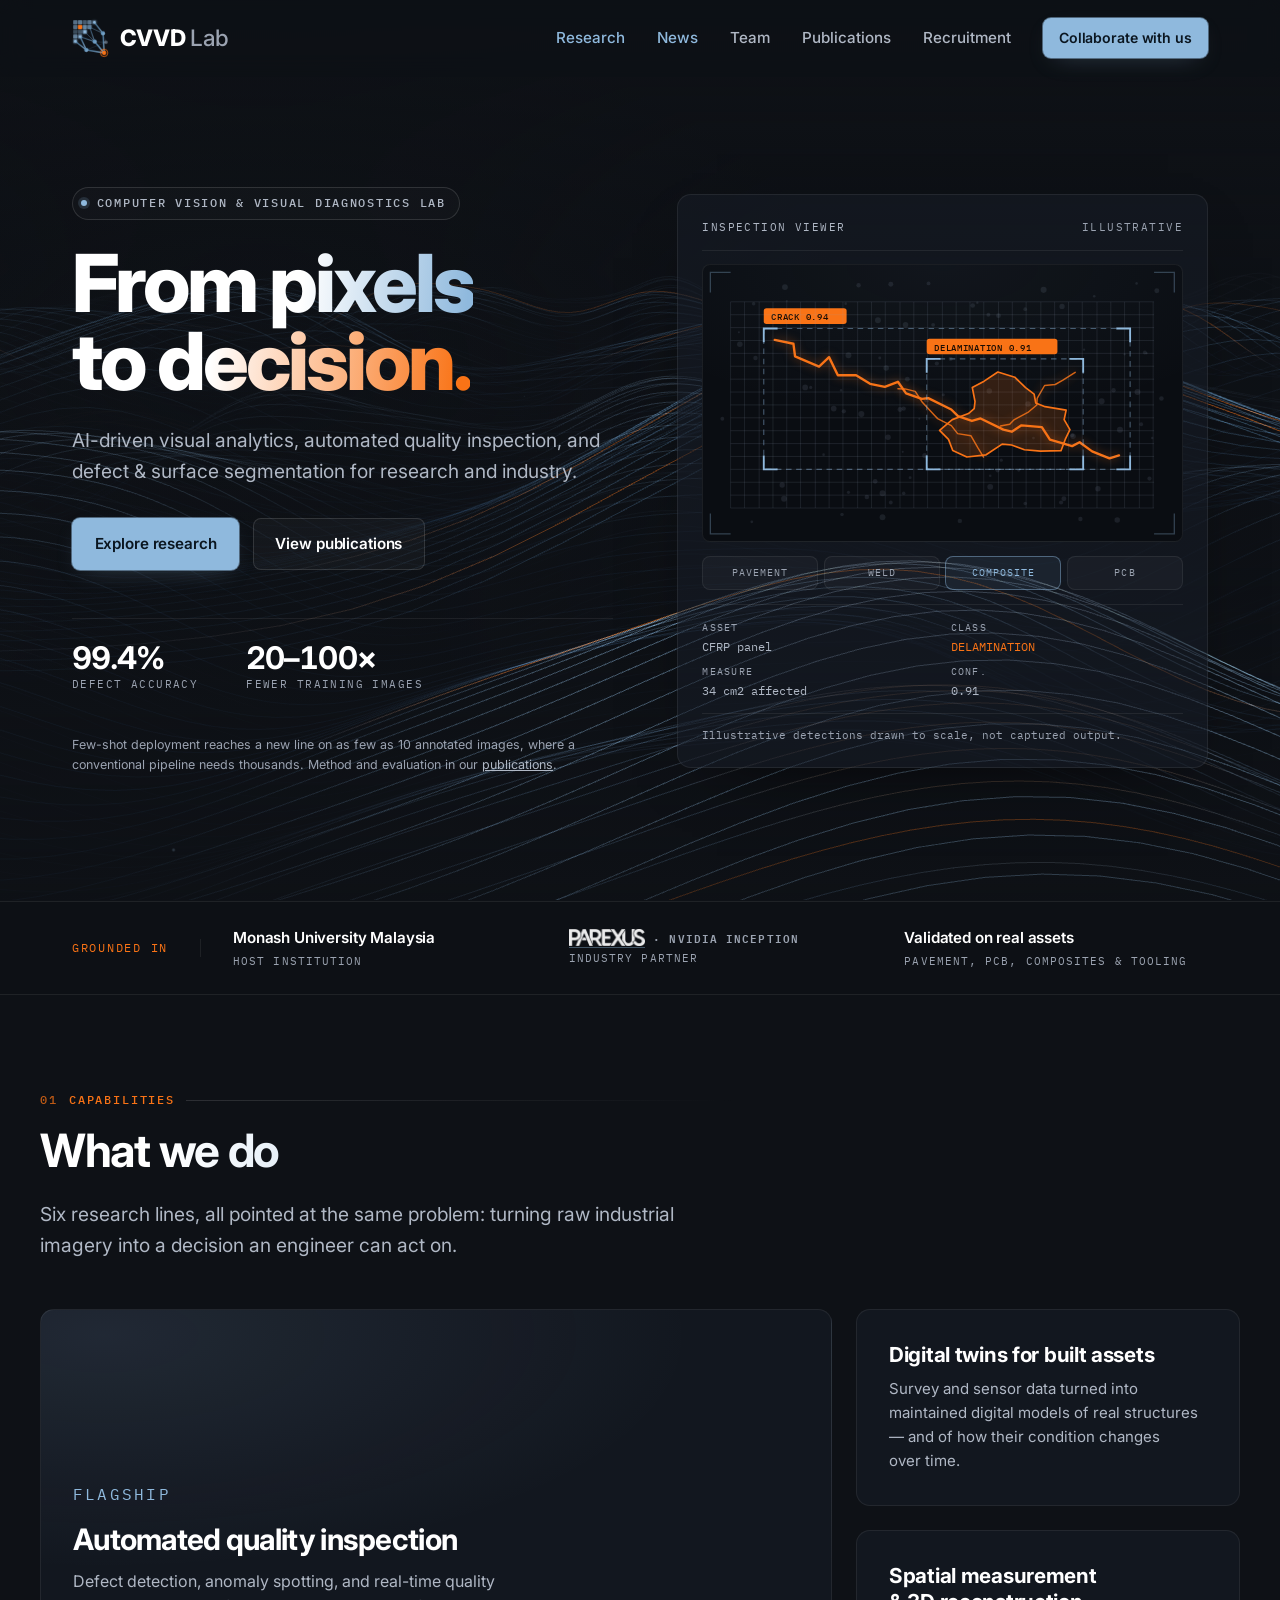
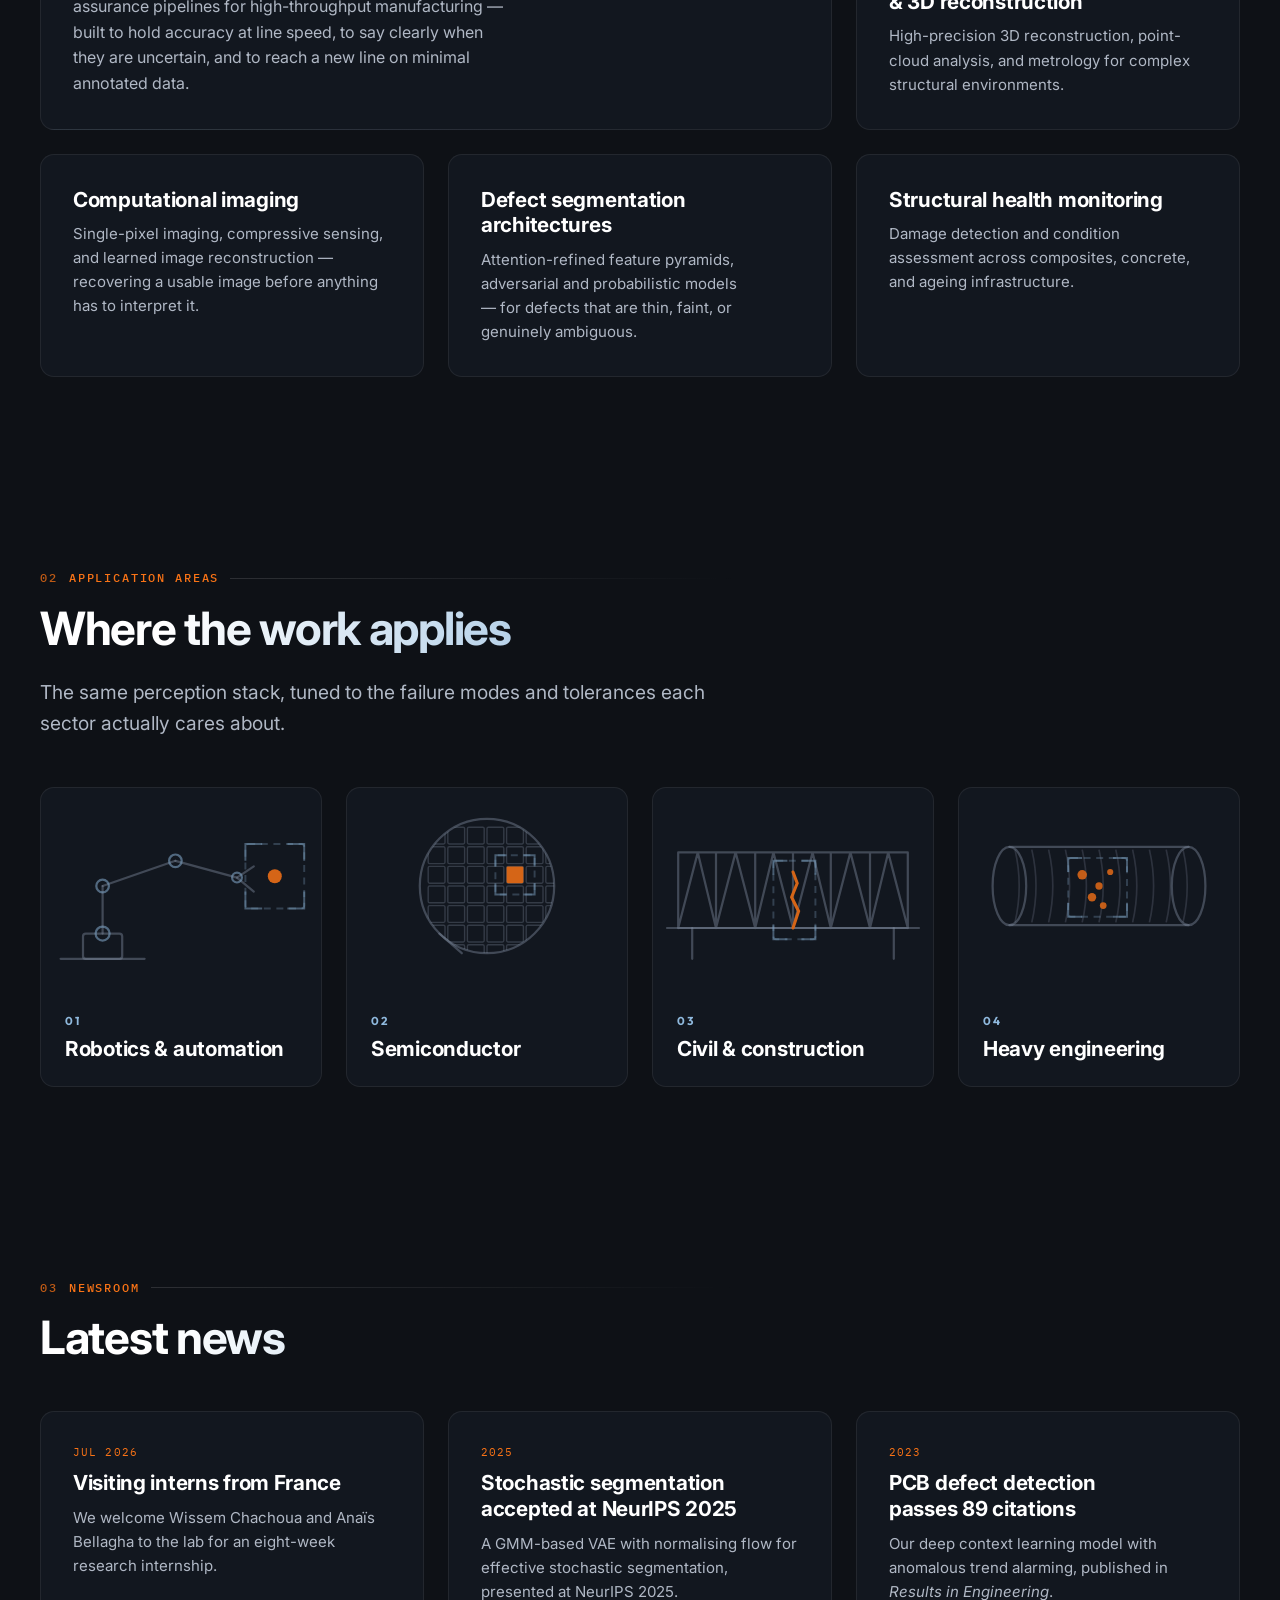
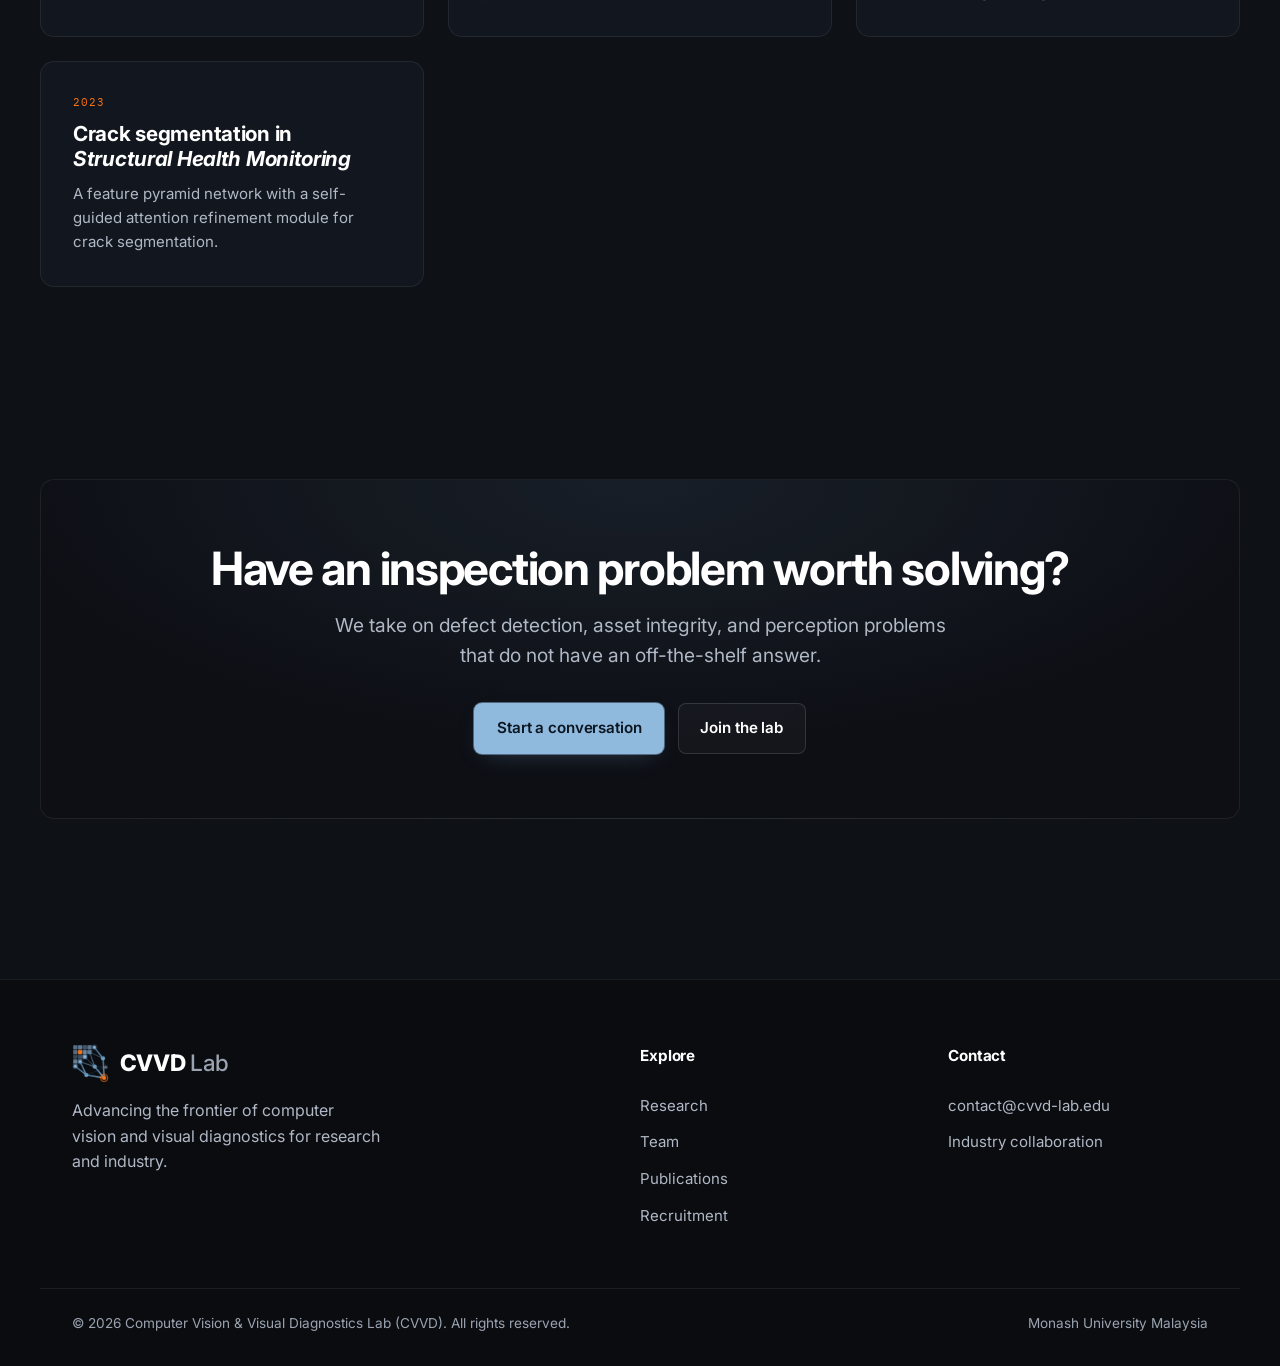
==== commit 59c6bcb8: "Flag rare contour lines in the wave field; open up the recruitment copy Background: a handful of con" ====
--- a/index.html
+++ b/index.html
@@ -9,7 +9,7 @@
     <link rel="preconnect" href="https://fonts.googleapis.com">
     <link rel="preconnect" href="https://fonts.gstatic.com" crossorigin>
     <link href="https://fonts.googleapis.com/css2?family=Inter:wght@400;500;600;700;800&family=Outfit:wght@600;700;800&family=IBM+Plex+Mono:wght@400;500&display=swap" rel="stylesheet">
-    <link rel="stylesheet" href="styles.css?v=34">
+    <link rel="stylesheet" href="styles.css?v=36">
     <!-- Set before first paint so reveal-on-scroll never flashes unstyled,
          and so the page stays fully readable with JavaScript off. -->
     <script>document.documentElement.classList.add('js');</script>
@@ -769,7 +769,7 @@
         </div>
     </footer>
 
-    <script src="waves.js?v=34"></script>
-    <script src="main.js?v=34"></script>
+    <script src="waves.js?v=36"></script>
+    <script src="main.js?v=36"></script>
 </body>
 </html>
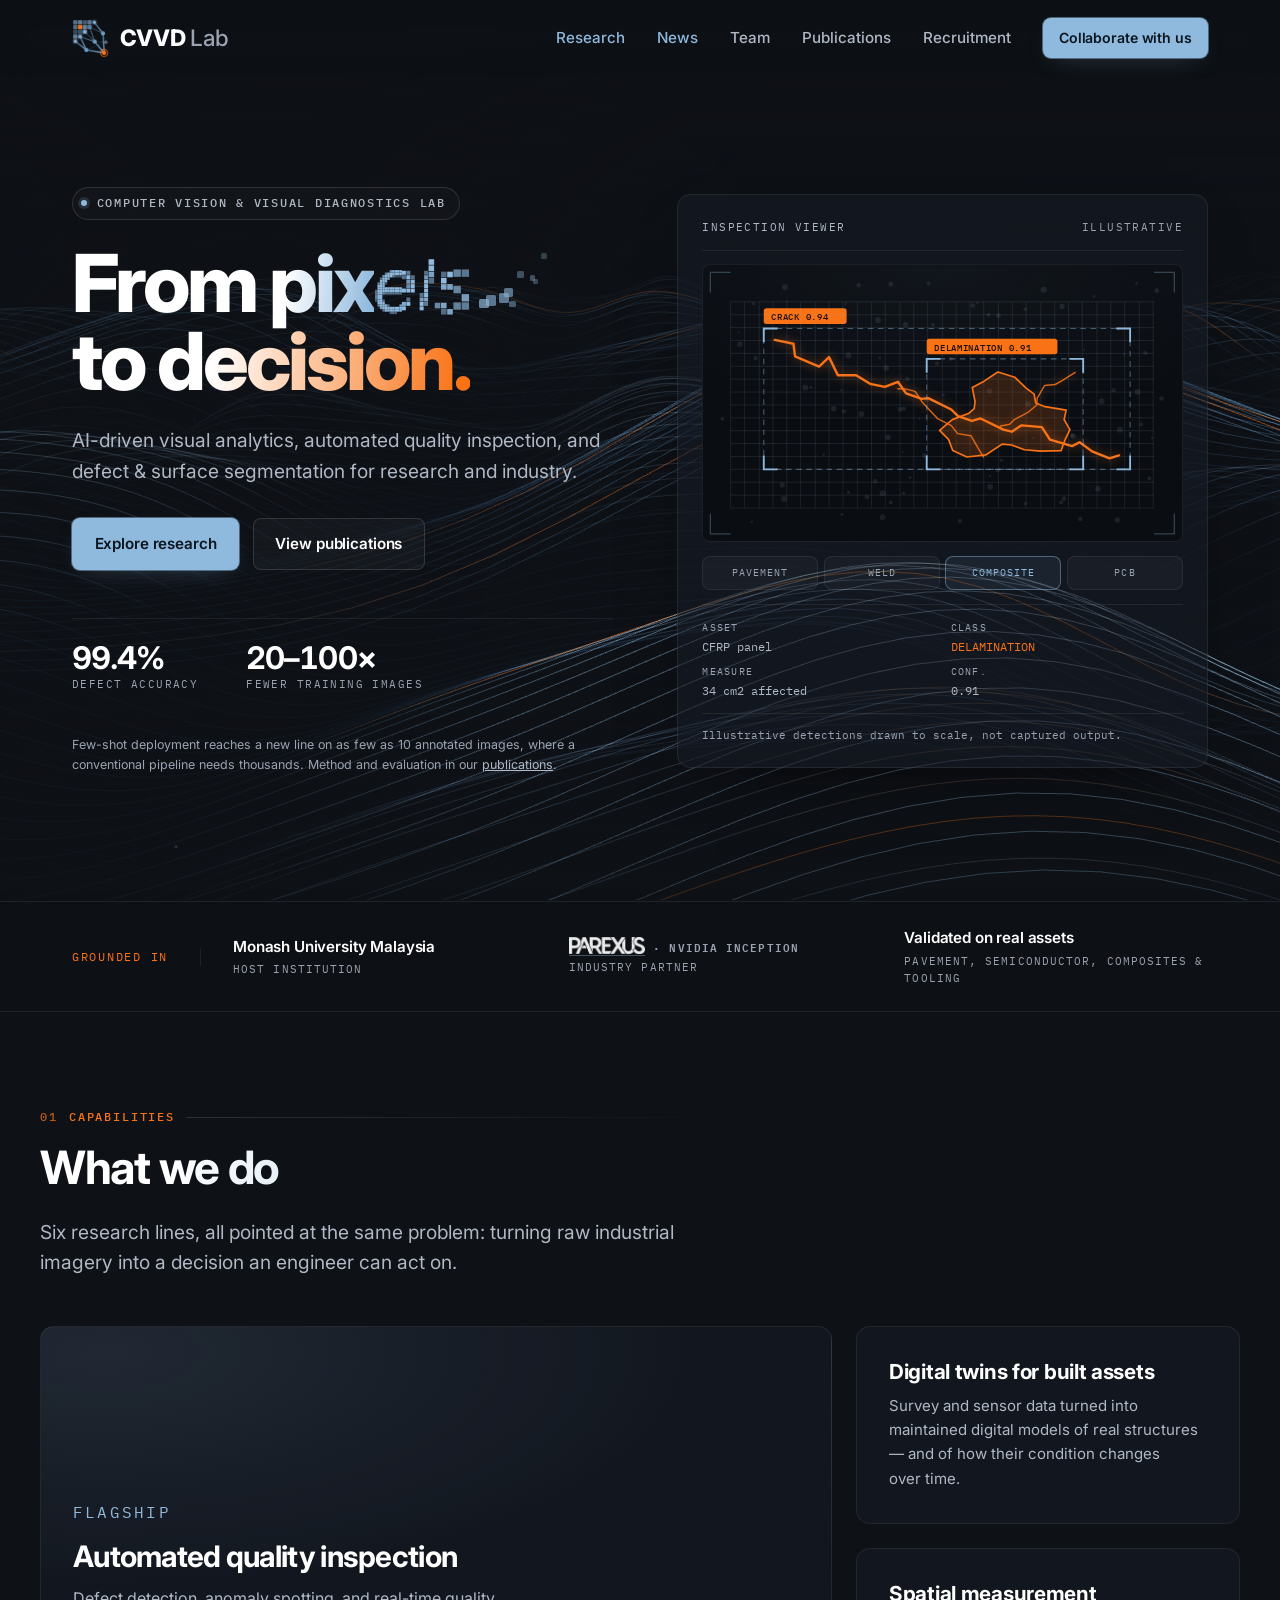
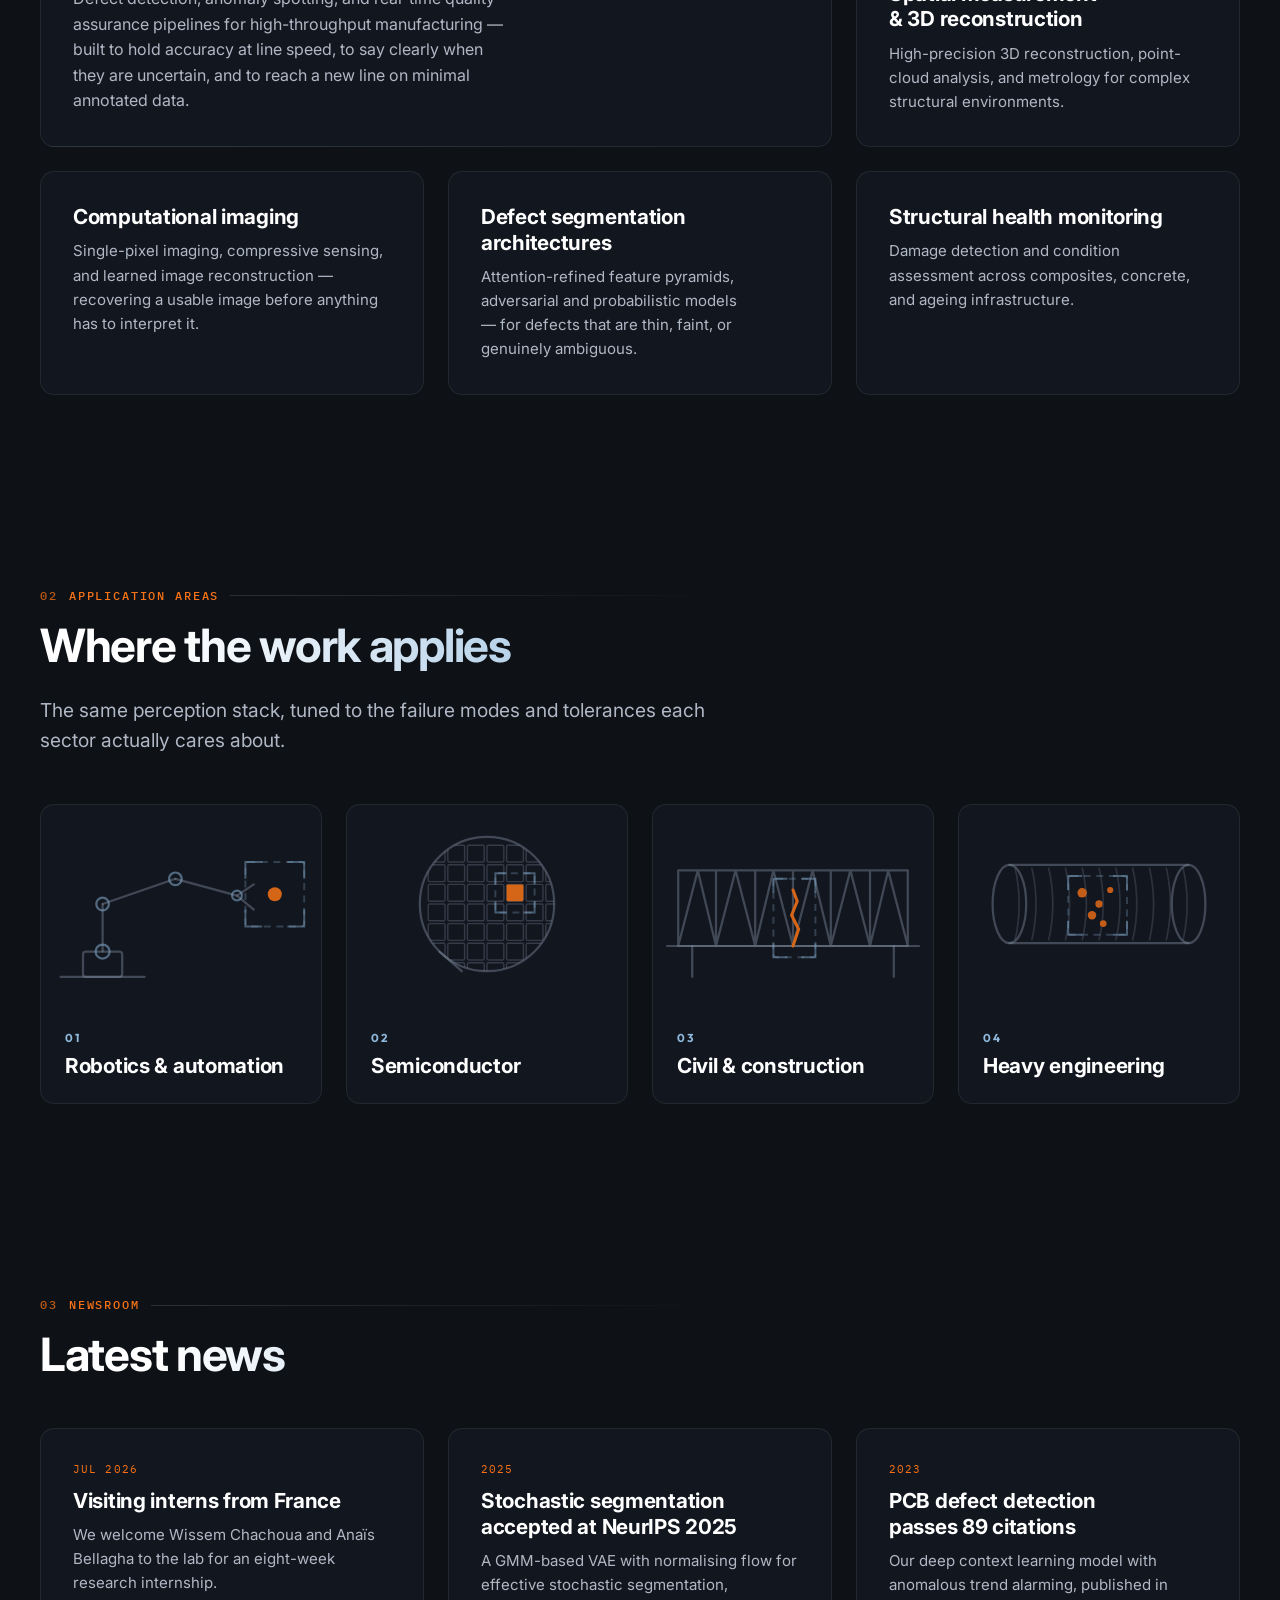
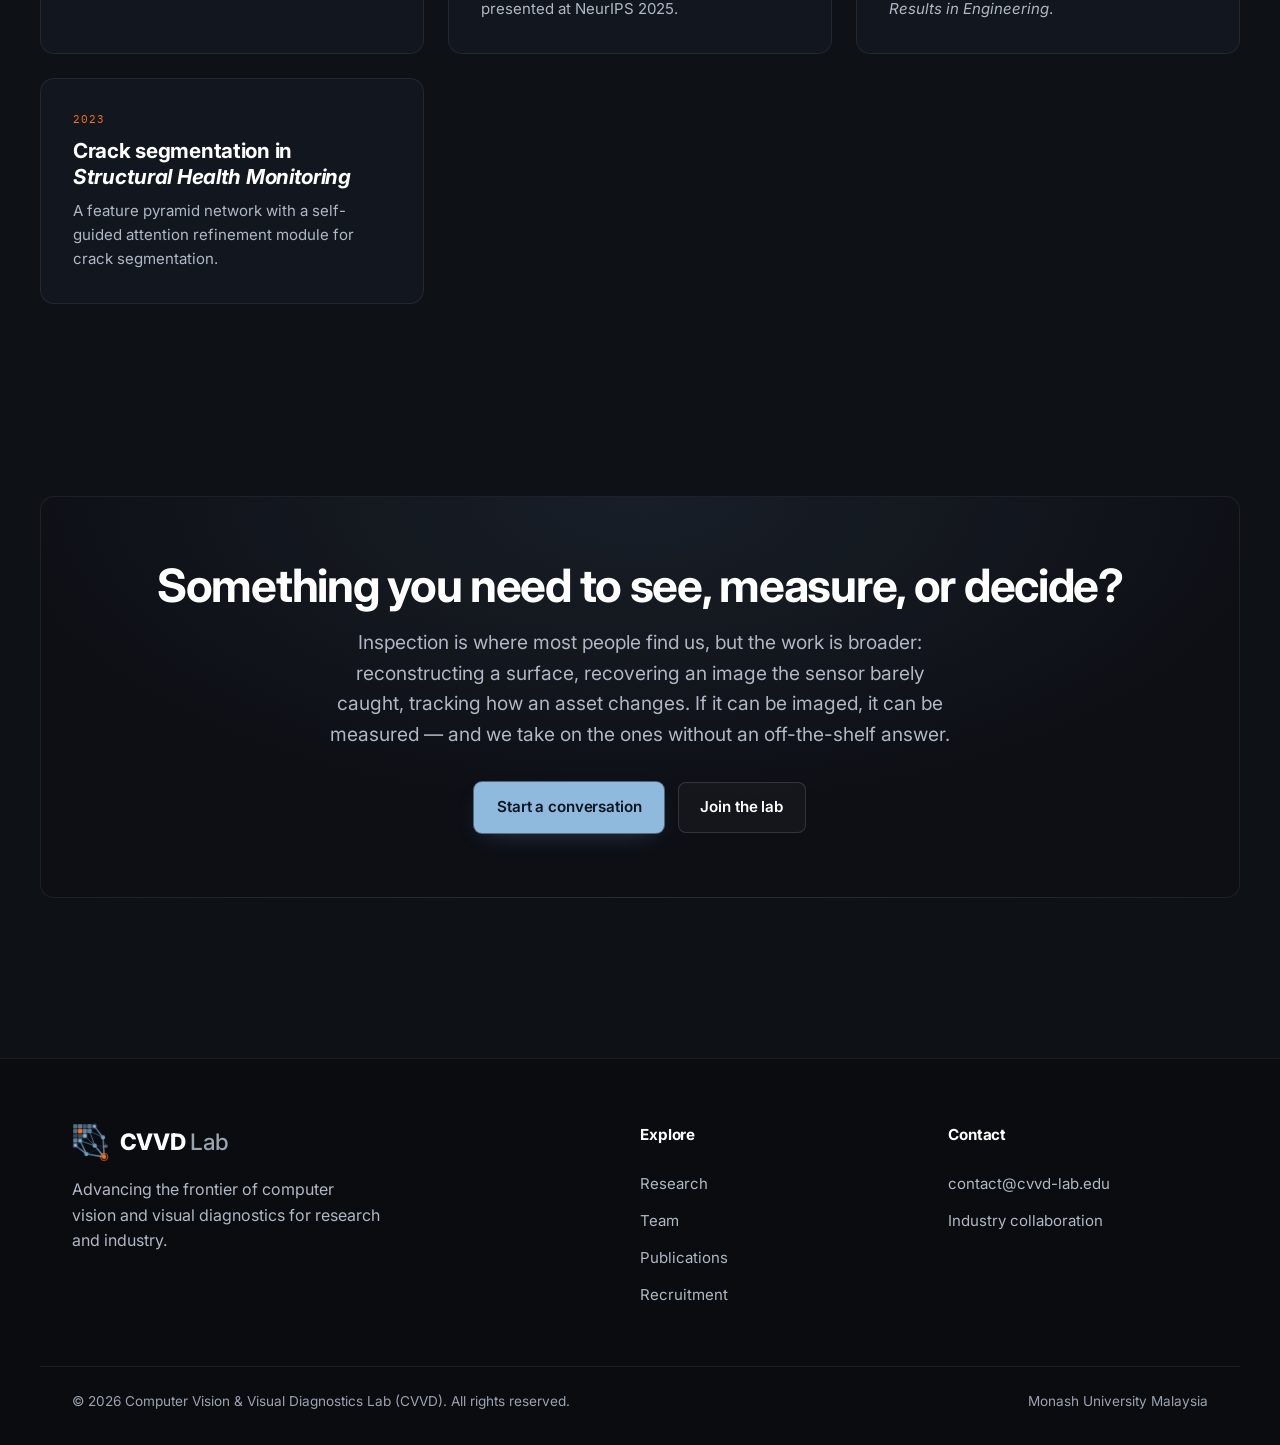
==== commit 9fe7a9d2: "Pixelate the tail of "pixels"; broaden the closing question The headline word now comes apart into t" ====
--- a/index.html
+++ b/index.html
@@ -9,7 +9,7 @@
     <link rel="preconnect" href="https://fonts.googleapis.com">
     <link rel="preconnect" href="https://fonts.gstatic.com" crossorigin>
     <link href="https://fonts.googleapis.com/css2?family=Inter:wght@400;500;600;700;800&family=Outfit:wght@600;700;800&family=IBM+Plex+Mono:wght@400;500&display=swap" rel="stylesheet">
-    <link rel="stylesheet" href="styles.css?v=36">
+    <link rel="stylesheet" href="styles.css?v=40">
     <!-- Set before first paint so reveal-on-scroll never flashes unstyled,
          and so the page stays fully readable with JavaScript off. -->
     <script>document.documentElement.classList.add('js');</script>
@@ -89,7 +89,7 @@
         <section class="hero container">
             <div class="hero-content">
                 <span class="lab-tag">Computer Vision &amp; Visual Diagnostics Lab</span>
-                <h1>From <span class="text-gradient-cyan">pixels</span> to <span class="text-gradient-decision">decision.</span></h1>
+                <h1>From <span class="px-word"><span class="text-gradient-cyan">pix</span><svg class="px-tail" viewBox="492 0 455 344" aria-hidden="true"><rect x="492" y="165" width="11.0" height="11.0" opacity="0.49"/><rect x="492" y="176" width="11.0" height="11.0" opacity="0.58"/><rect x="492" y="187" width="11.0" height="11.0" opacity="0.64"/><rect x="492" y="198" width="11.0" height="11.0" opacity="0.59"/><rect x="492" y="209" width="11.0" height="11.0" opacity="0.45"/><rect x="503" y="132" width="11.0" height="11.0" opacity="0.65"/><rect x="503" y="143" width="11.0" height="11.0"/><rect x="503" y="154" width="11.0" height="11.0"/><rect x="503" y="165" width="11.0" height="11.0"/><rect x="503" y="176" width="11.0" height="11.0"/><rect x="503" y="187" width="11.0" height="11.0"/><rect x="503" y="198" width="11.0" height="11.0"/><rect x="503" y="209" width="11.0" height="11.0"/><rect x="503" y="220" width="11.0" height="11.0"/><rect x="503" y="231" width="11.0" height="11.0" opacity="0.67"/><rect x="514" y="110" width="11.0" height="11.0" opacity="0.56"/><rect x="514" y="121" width="11.0" height="11.0"/><rect x="514" y="132" width="11.0" height="11.0"/><rect x="514" y="143" width="11.0" height="11.0"/><rect x="514" y="154" width="11.0" height="11.0"/><rect x="514" y="165" width="11.0" height="11.0"/><rect x="514" y="176" width="11.0" height="11.0"/><rect x="514" y="187" width="11.0" height="11.0"/><rect x="514" y="198" width="11.0" height="11.0"/><rect x="514" y="209" width="11.0" height="11.0"/><rect x="514" y="220" width="11.0" height="11.0"/><rect x="514" y="231" width="11.0" height="11.0"/><rect x="514" y="242" width="11.0" height="11.0" opacity="0.84"/><rect x="525" y="99" width="11.0" height="11.0" opacity="0.77"/><rect x="525" y="110" width="11.0" height="11.0"/><rect x="525" y="121" width="11.0" height="11.0"/><rect x="525" y="132" width="11.0" height="11.0"/><rect x="525" y="143" width="11.0" height="11.0" opacity="0.96"/><rect x="525" y="154" width="11.0" height="11.0"/><rect x="525" y="165" width="11.0" height="11.0"/><rect x="525" y="176" width="11.0" height="11.0" opacity="0.75"/><rect x="525" y="209" width="11.0" height="11.0" opacity="0.58"/><rect x="525" y="220" width="11.0" height="11.0"/><rect x="525" y="231" width="11.0" height="11.0"/><rect x="525" y="242" width="11.0" height="11.0"/><rect x="525" y="253" width="11.0" height="11.0" opacity="0.57"/><rect x="536" y="88" width="11.0" height="11.0" opacity="0.65"/><rect x="536" y="99" width="11.0" height="11.0"/><rect x="536" y="110" width="11.0" height="11.0"/><rect x="536" y="121" width="11.0" height="11.0" opacity="0.98"/><rect x="536" y="132" width="11.0" height="11.0" opacity="0.37"/><rect x="536" y="154" width="11.0" height="11.0"/><rect x="536" y="165" width="11.0" height="11.0"/><rect x="536" y="176" width="11.0" height="11.0" opacity="0.57"/><rect x="536" y="231" width="11.0" height="11.0"/><rect x="536" y="242" width="11.0" height="11.0"/><rect x="536" y="253" width="11.0" height="11.0"/><rect x="547" y="88" width="11.0" height="11.0"/><rect x="547" y="99" width="11.0" height="11.0"/><rect x="547" y="110" width="11.0" height="11.0" opacity="0.9"/><rect x="547" y="154" width="11.0" height="11.0"/><rect x="547" y="165" width="11.0" height="11.0"/><rect x="547" y="176" width="11.0" height="11.0" opacity="0.57"/><rect x="547" y="231" width="11.0" height="11.0" opacity="0.55"/><rect x="547" y="242" width="11.0" height="11.0"/><rect x="547" y="253" width="11.0" height="11.0"/><rect x="558" y="77" width="11.0" height="11.0" opacity="0.78"/><rect x="558" y="88" width="11.0" height="11.0"/><rect x="558" y="99" width="11.0" height="11.0"/><rect x="558" y="154" width="11.0" height="11.0"/><rect x="558" y="165" width="11.0" height="11.0"/><rect x="558" y="176" width="11.0" height="11.0" opacity="0.57"/><rect x="558" y="242" width="11.0" height="11.0"/><rect x="558" y="253" width="11.0" height="11.0"/><rect x="558" y="264" width="11.0" height="11.0" opacity="0.47"/><rect x="569" y="77" width="11.0" height="11.0"/><rect x="569" y="88" width="11.0" height="11.0"/><rect x="569" y="99" width="11.0" height="11.0" opacity="0.7"/><rect x="569" y="154" width="11.0" height="11.0"/><rect x="569" y="165" width="11.0" height="11.0"/><rect x="569" y="176" width="11.0" height="11.0" opacity="0.57"/><rect x="569" y="242" width="11.0" height="11.0"/><rect x="569" y="253" width="11.0" height="11.0"/><rect x="569" y="264" width="11.0" height="11.0" opacity="0.56"/><rect x="580" y="77" width="11.0" height="11.0"/><rect x="580" y="88" width="11.0" height="11.0"/><rect x="580" y="99" width="11.0" height="11.0" opacity="0.42"/><rect x="580" y="154" width="11.0" height="11.0"/><rect x="580" y="165" width="11.0" height="11.0"/><rect x="580" y="176" width="11.0" height="11.0" opacity="0.57"/><rect x="580" y="242" width="11.0" height="11.0"/><rect x="580" y="253" width="11.0" height="11.0"/><rect x="580" y="264" width="11.0" height="11.0" opacity="0.47"/><rect x="591" y="77" width="11.0" height="11.0"/><rect x="591" y="88" width="11.0" height="11.0"/><rect x="591" y="99" width="11.0" height="11.0" opacity="0.38"/><rect x="591" y="154" width="11.0" height="11.0"/><rect x="591" y="165" width="11.0" height="11.0"/><rect x="591" y="176" width="11.0" height="11.0" opacity="0.57"/><rect x="591" y="242" width="11.0" height="11.0"/><rect x="591" y="253" width="11.0" height="11.0"/><rect x="602" y="77" width="11.0" height="11.0"/><rect x="602" y="88" width="11.0" height="11.0"/><rect x="602" y="99" width="11.0" height="11.0" opacity="0.44"/><rect x="602" y="154" width="11.0" height="11.0"/><rect x="602" y="165" width="11.0" height="11.0"/><rect x="602" y="176" width="11.0" height="11.0" opacity="0.57"/><rect x="602" y="231" width="11.0" height="11.0" opacity="0.84"/><rect x="602" y="242" width="11.0" height="11.0"/><rect x="602" y="253" width="11.0" height="11.0"/><rect x="613" y="80" width="18.0" height="18.0"/><rect x="613" y="100" width="18.0" height="18.0" opacity="0.57"/><rect x="613" y="160" width="18.0" height="18.0"/><rect x="613" y="220" width="18.0" height="18.0" opacity="0.93"/><rect x="613" y="240" width="18.0" height="18.0"/><rect x="633" y="80" width="18.0" height="18.0" opacity="0.63"/><rect x="633" y="100" width="18.0" height="18.0"/><rect x="633" y="120" width="18.0" height="18.0" opacity="0.81"/><rect x="633" y="140" width="18.0" height="18.0" opacity="0.72"/><rect x="633" y="160" width="18.0" height="18.0"/><rect x="633" y="200" width="18.0" height="18.0" opacity="0.57"/><rect x="633" y="220" width="18.0" height="18.0"/><rect x="653" y="100" width="18.0" height="18.0" opacity="0.56"/><rect x="653" y="120" width="18.0" height="18.0" opacity="0.98"/><rect x="653" y="140" width="18.0" height="18.0"/><rect x="653" y="160" width="18.0" height="18.0"/><rect x="693" y="180" width="18.0" height="18.0" opacity="0.57"/><rect x="693" y="200" width="18.0" height="18.0" opacity="0.86"/><rect x="693" y="220" width="18.0" height="18.0"/><rect x="693" y="240" width="18.0" height="18.0"/><rect x="713" y="80" width="18.0" height="18.0" opacity="0.57"/><rect x="713" y="100" width="18.0" height="18.0" opacity="0.8"/><rect x="713" y="120" width="18.0" height="18.0"/><rect x="713" y="140" width="18.0" height="18.0"/><rect x="713" y="160" width="18.0" height="18.0"/><rect x="713" y="180" width="18.0" height="18.0"/><rect x="713" y="200" width="18.0" height="18.0" opacity="0.89"/><rect x="713" y="220" width="18.0" height="18.0" opacity="0.65"/><rect x="733" y="28" width="25.2" height="25.2"/><rect x="733" y="56" width="25.2" height="25.2"/><rect x="733" y="84" width="25.2" height="25.2" opacity="0.86"/><rect x="733" y="112" width="25.2" height="25.2" opacity="0.57"/><rect x="761" y="224" width="25.2" height="25.2" opacity="0.72"/><rect x="789" y="84" width="25.2" height="25.2" opacity="0.55"/><rect x="789" y="112" width="25.2" height="25.2"/><rect x="789" y="140" width="25.2" height="25.2" opacity="0.88"/><rect x="789" y="224" width="25.2" height="25.2" opacity="0.88"/><rect x="789" y="252" width="25.2" height="25.2" opacity="0.53"/><rect x="817" y="84" width="25.2" height="25.2"/><rect x="817" y="140" width="25.2" height="25.2" opacity="0.87"/><rect x="817" y="252" width="25.2" height="25.2" opacity="0.86"/><rect x="845" y="74" width="33.3" height="33.3" opacity="0.69"/><rect x="845" y="148" width="33.3" height="33.3" opacity="0.69"/><rect x="845" y="222" width="33.3" height="33.3" opacity="0.66"/><rect x="882" y="74" width="33.3" height="33.3" opacity="0.6"/><rect x="882" y="185" width="33.3" height="33.3" opacity="0.82"/><rect x="882" y="222" width="33.3" height="33.3" opacity="0.64"/></svg><span class="visually-hidden">els</span><span class="px-drift" aria-hidden="true"><i style="--x:0.046em;--y:0.016em;--s:0.118em;--o:0.68;--d:0.92s"></i><i style="--x:0.129em;--y:0.052em;--s:0.128em;--o:0.6;--d:3.06s"></i><i style="--x:0.292em;--y:0.084em;--s:0.121em;--o:0.6;--d:2.4s"></i><i style="--x:0.352em;--y:0.158em;--s:0.11em;--o:0.58;--d:5.11s"></i><i style="--x:0.421em;--y:0.028em;--s:0.082em;--o:0.44;--d:0.13s"></i><i style="--x:0.521em;--y:0.394em;--s:0.086em;--o:0.38;--d:5.0s"></i><i style="--x:0.672em;--y:0.365em;--s:0.069em;--o:0.38;--d:3.18s"></i><i style="--x:0.714em;--y:0.319em;--s:0.069em;--o:0.33;--d:2.08s"></i><i style="--x:0.814em;--y:0.635em;--s:0.078em;--o:0.28;--d:3.35s"></i></span></span> to <span class="text-gradient-decision">decision.</span></h1>
                 <p class="hero-subtitle">
                     AI-driven visual analytics, automated quality inspection, and defect &amp;
                     surface segmentation for research and industry.
@@ -456,7 +456,7 @@
                 </div>
                 <div class="proof-item">
                     <strong>Validated on real assets</strong>
-                    <span>Pavement, PCB, composites &amp; tooling</span>
+                    <span>Pavement, semiconductor, composites &amp; tooling</span>
                 </div>
             </div>
         </section>
@@ -677,10 +677,12 @@
         <!-- ================================================== CTA -->
         <section class="section container">
             <div class="cta-band reveal">
-                <h2>Have an inspection problem worth solving?</h2>
+                <h2>Something you need to see, measure, or decide?</h2>
                 <p>
-                    We take on defect detection, asset integrity, and perception problems
-                    that do not have an off-the-shelf answer.
+                    Inspection is where most people find us, but the work is broader:
+                    reconstructing a surface, recovering an image the sensor barely caught,
+                    tracking how an asset changes. If it can be imaged, it can be measured
+                    &mdash; and we take on the ones without an off-the-shelf answer.
                 </p>
                 <div class="cta-actions">
                     <a href="mailto:contact@cvvd-lab.edu" class="btn btn-primary">Start a conversation</a>
@@ -769,7 +771,7 @@
         </div>
     </footer>
 
-    <script src="waves.js?v=36"></script>
-    <script src="main.js?v=36"></script>
+    <script src="waves.js?v=40"></script>
+    <script src="main.js?v=40"></script>
 </body>
 </html>
--- a/styles.css
+++ b/styles.css
@@ -248,6 +248,58 @@
 
 p { text-wrap: pretty; }
 
+/* The word coming apart into what it names. Anchored to the word's own box
+   rather than sitting in the inline flow — as a zero-width inline-block it got
+   carried to the next line on its own when the headline wrapped. Everything is
+   in em so it tracks the fluid heading size. */
+.px-word {
+  position: relative;
+  display: inline-block;
+}
+
+/* "els" drawn as blocks rather than glyphs, sampled at a resolution that
+   coarsens toward the end of the word. Height and the baseline nudge are in
+   em, so it tracks the fluid heading. The real letters are still in the DOM
+   for screen readers and for anyone copying the headline. */
+.px-tail {
+  /* Derived from the raster, not eyeballed: the source spans the full bbox of
+     "pixels" (ascender to descender) at a 360px font, so the box is 344/360em
+     tall and its baseline sits 79/360em above its own bottom edge. The
+     negative margin drops the box by exactly that, putting the drawn baseline
+     on the text baseline. */
+  height: 0.9556em;
+  width: auto;
+  fill: var(--signal);
+  vertical-align: baseline;
+  margin-bottom: -0.2194em;
+  margin-left: 0.012em;
+}
+
+.px-drift {
+  position: absolute;
+  left: 100%;
+  bottom: 0.16em;
+  width: 0;
+  height: 0;
+}
+
+.px-drift i {
+  position: absolute;
+  left: var(--x);
+  bottom: var(--y);
+  width: var(--s);
+  height: var(--s);
+  border-radius: 0.02em;
+  background: var(--signal);
+  opacity: var(--o);
+  animation: pxDrift 7s var(--d) ease-in-out infinite;
+}
+
+@keyframes pxDrift {
+  0%, 100% { transform: none; }
+  50%      { transform: translate(0.22em, -0.16em); opacity: calc(var(--o) * 0.3); }
+}
+
 .text-gradient-cyan {
   background: linear-gradient(96deg, #fff 18%, var(--signal) 96%);
   -webkit-background-clip: text;
@@ -1637,6 +1689,7 @@
     transition-duration: 0.001ms !important;
   }
 
+  .px-drift i { animation: none; }
   .logo-mark .pulse { display: none; }
   .logo-mark .mark-h circle { opacity: 0.85; }
 
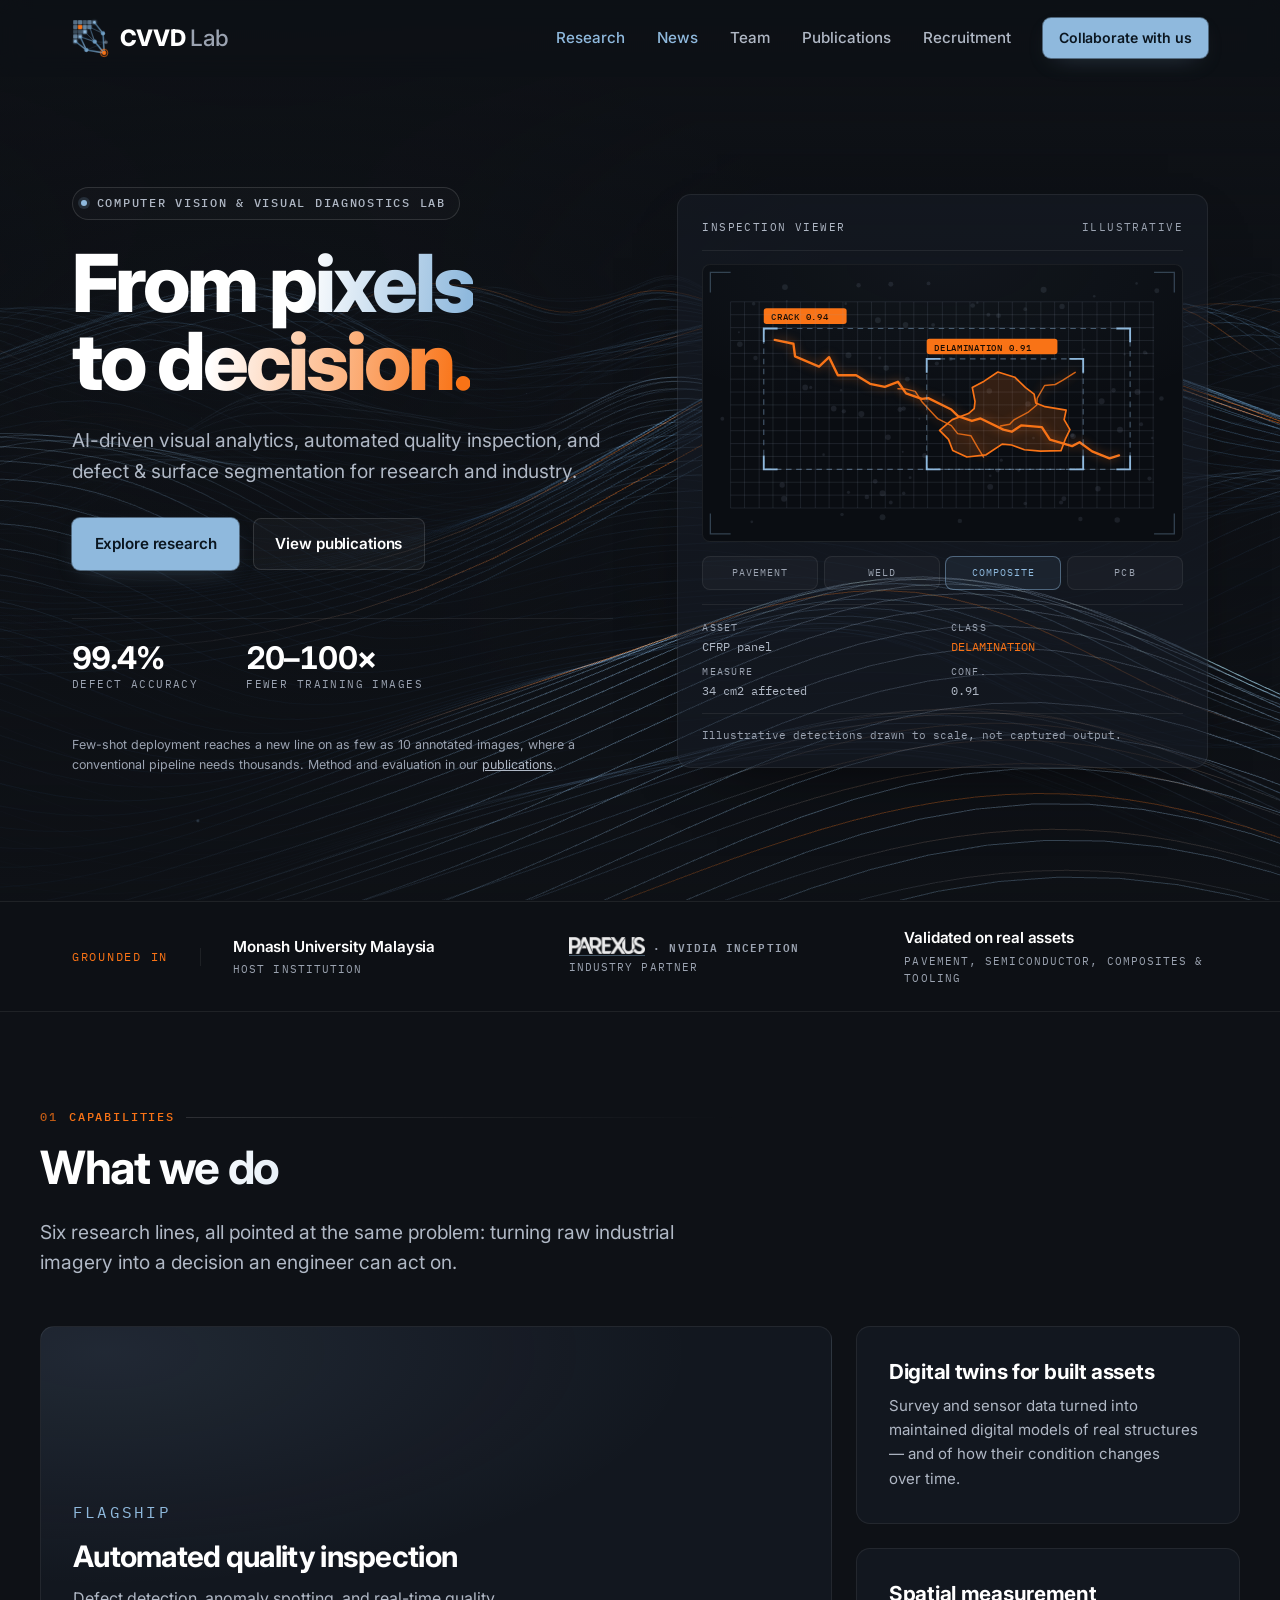
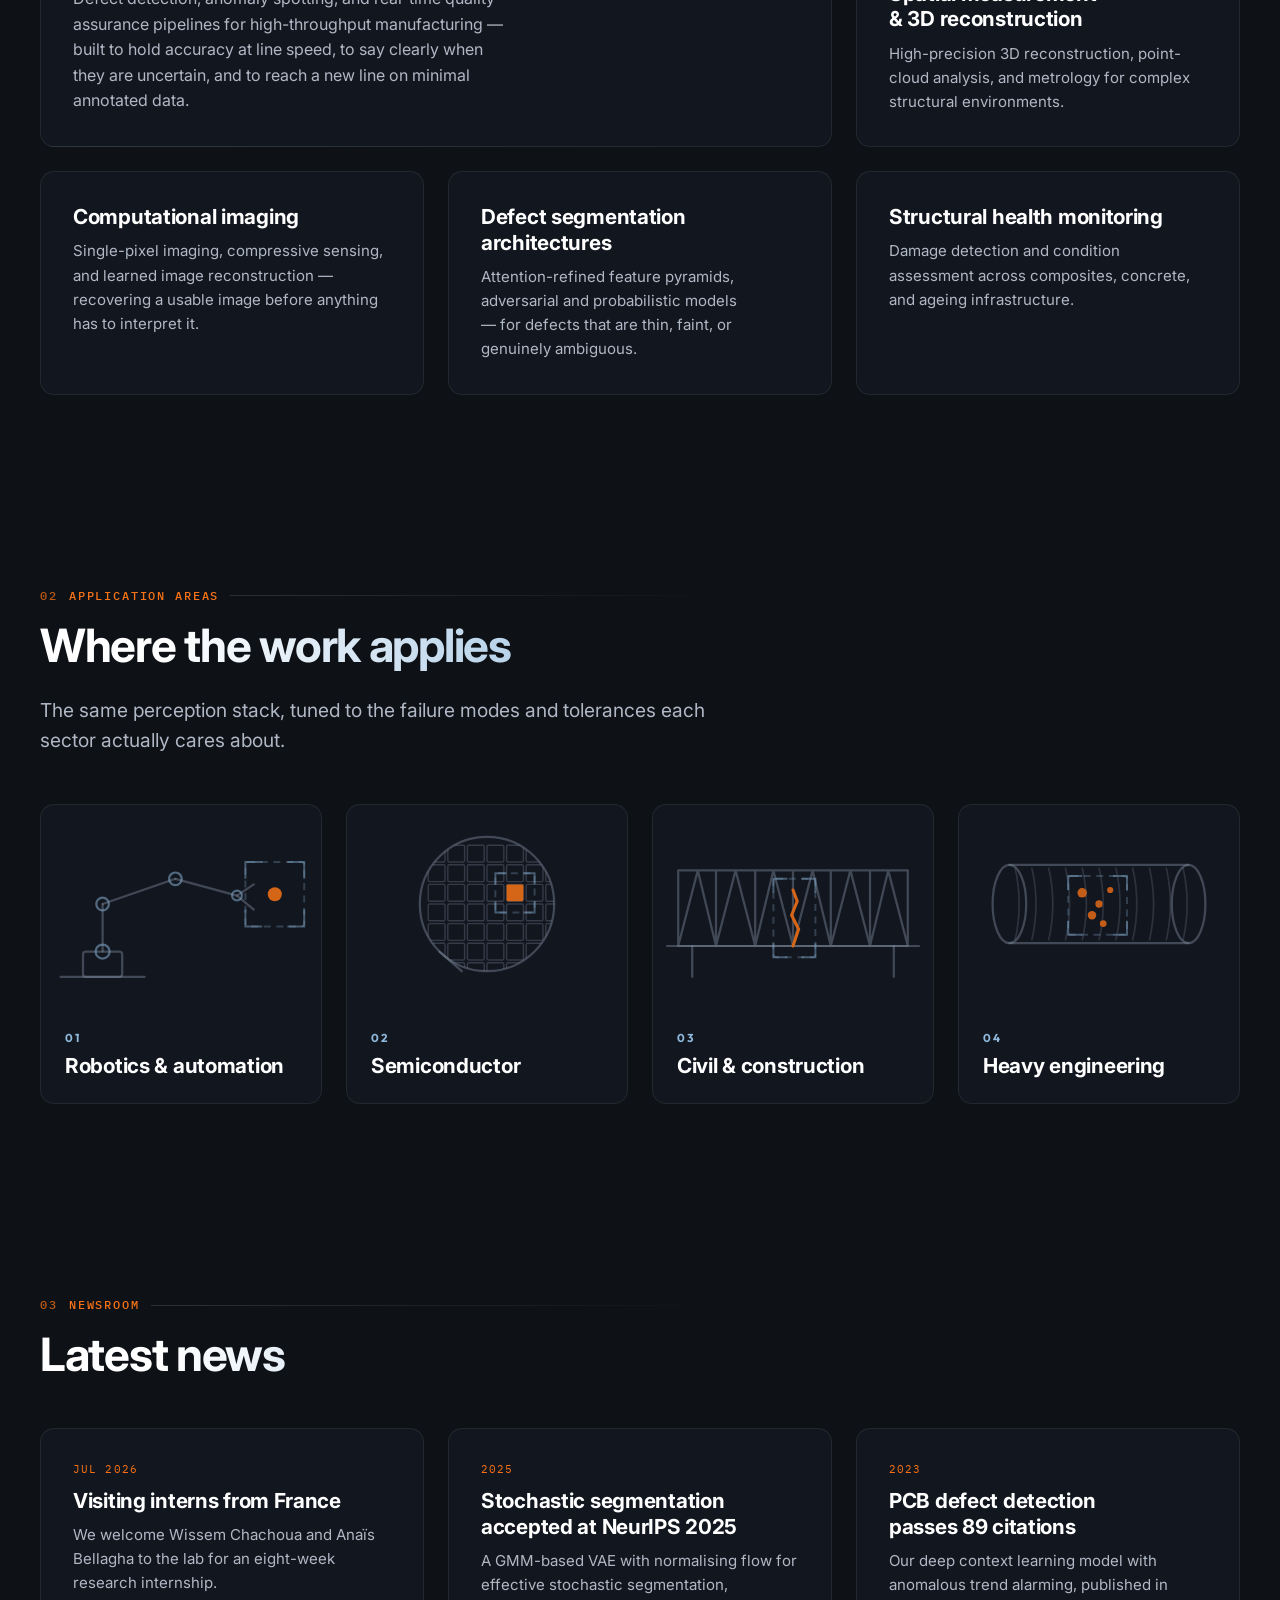
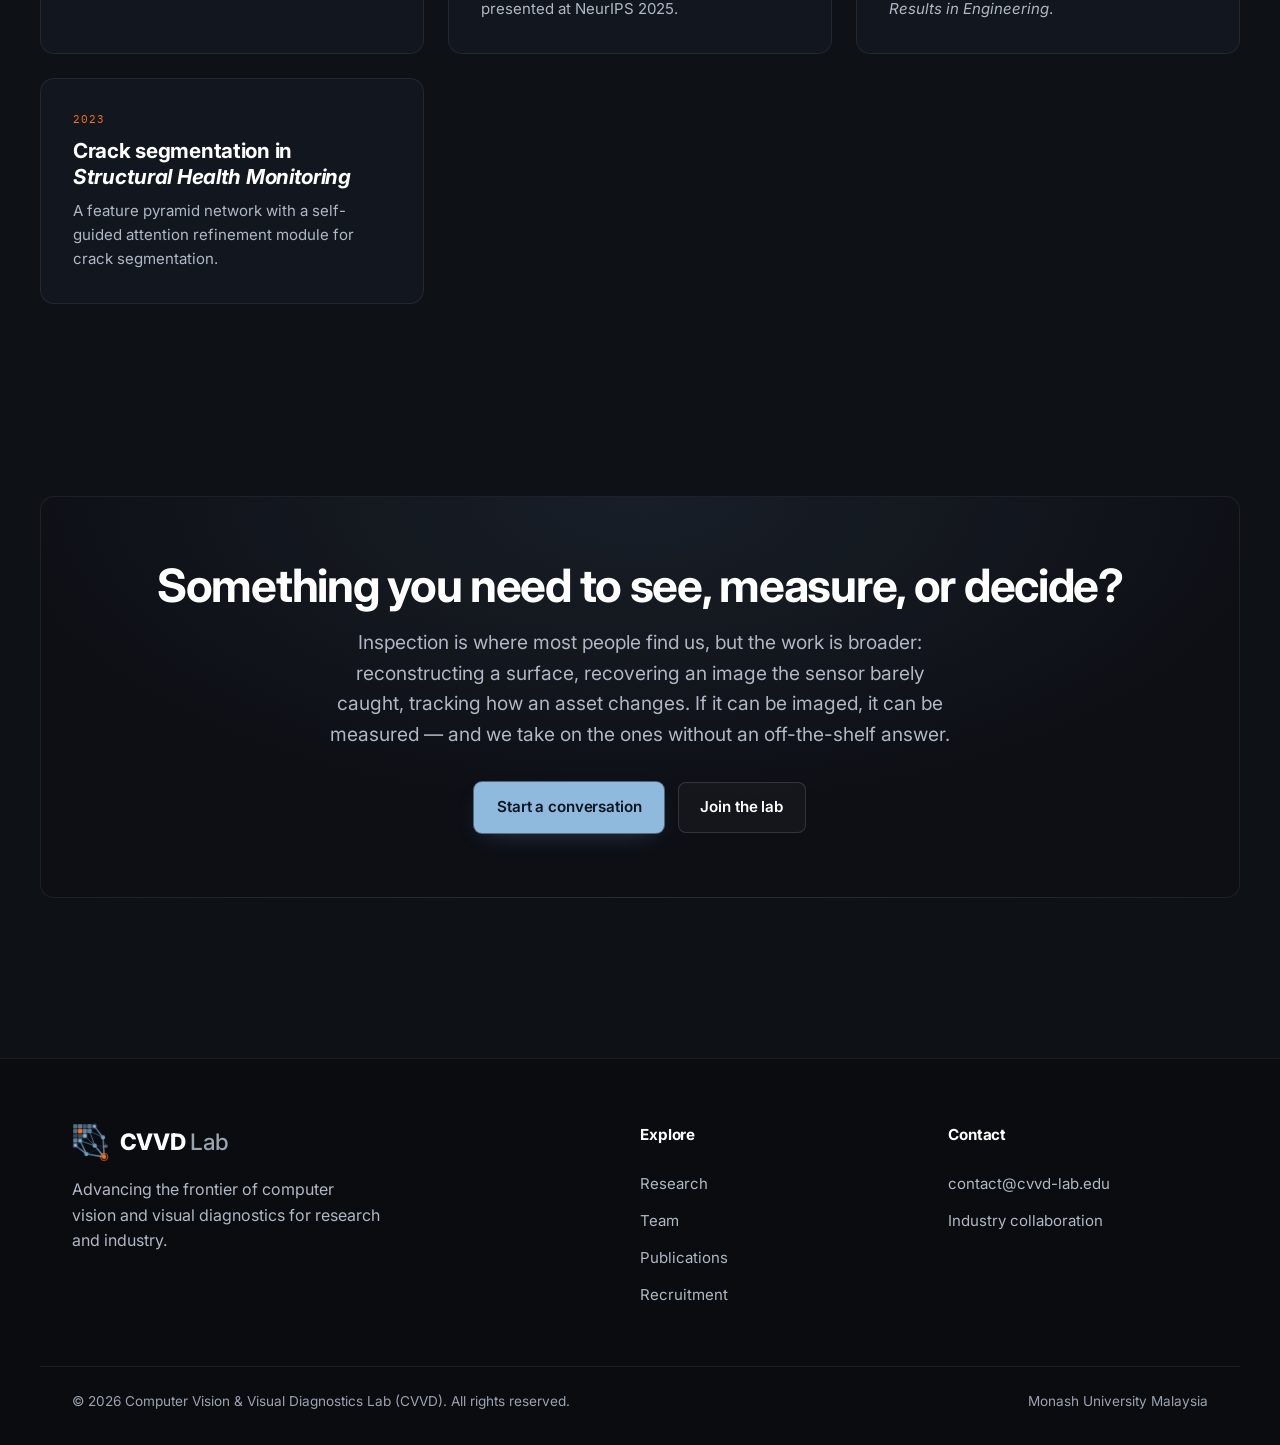
==== commit 14038fe6: "Revert the pixelated headline The blocks broke up the one word the headline leans on. Back to plain " ====
--- a/index.html
+++ b/index.html
@@ -9,7 +9,7 @@
     <link rel="preconnect" href="https://fonts.googleapis.com">
     <link rel="preconnect" href="https://fonts.gstatic.com" crossorigin>
     <link href="https://fonts.googleapis.com/css2?family=Inter:wght@400;500;600;700;800&family=Outfit:wght@600;700;800&family=IBM+Plex+Mono:wght@400;500&display=swap" rel="stylesheet">
-    <link rel="stylesheet" href="styles.css?v=40">
+    <link rel="stylesheet" href="styles.css?v=41">
     <!-- Set before first paint so reveal-on-scroll never flashes unstyled,
          and so the page stays fully readable with JavaScript off. -->
     <script>document.documentElement.classList.add('js');</script>
@@ -89,7 +89,7 @@
         <section class="hero container">
             <div class="hero-content">
                 <span class="lab-tag">Computer Vision &amp; Visual Diagnostics Lab</span>
-                <h1>From <span class="px-word"><span class="text-gradient-cyan">pix</span><svg class="px-tail" viewBox="492 0 455 344" aria-hidden="true"><rect x="492" y="165" width="11.0" height="11.0" opacity="0.49"/><rect x="492" y="176" width="11.0" height="11.0" opacity="0.58"/><rect x="492" y="187" width="11.0" height="11.0" opacity="0.64"/><rect x="492" y="198" width="11.0" height="11.0" opacity="0.59"/><rect x="492" y="209" width="11.0" height="11.0" opacity="0.45"/><rect x="503" y="132" width="11.0" height="11.0" opacity="0.65"/><rect x="503" y="143" width="11.0" height="11.0"/><rect x="503" y="154" width="11.0" height="11.0"/><rect x="503" y="165" width="11.0" height="11.0"/><rect x="503" y="176" width="11.0" height="11.0"/><rect x="503" y="187" width="11.0" height="11.0"/><rect x="503" y="198" width="11.0" height="11.0"/><rect x="503" y="209" width="11.0" height="11.0"/><rect x="503" y="220" width="11.0" height="11.0"/><rect x="503" y="231" width="11.0" height="11.0" opacity="0.67"/><rect x="514" y="110" width="11.0" height="11.0" opacity="0.56"/><rect x="514" y="121" width="11.0" height="11.0"/><rect x="514" y="132" width="11.0" height="11.0"/><rect x="514" y="143" width="11.0" height="11.0"/><rect x="514" y="154" width="11.0" height="11.0"/><rect x="514" y="165" width="11.0" height="11.0"/><rect x="514" y="176" width="11.0" height="11.0"/><rect x="514" y="187" width="11.0" height="11.0"/><rect x="514" y="198" width="11.0" height="11.0"/><rect x="514" y="209" width="11.0" height="11.0"/><rect x="514" y="220" width="11.0" height="11.0"/><rect x="514" y="231" width="11.0" height="11.0"/><rect x="514" y="242" width="11.0" height="11.0" opacity="0.84"/><rect x="525" y="99" width="11.0" height="11.0" opacity="0.77"/><rect x="525" y="110" width="11.0" height="11.0"/><rect x="525" y="121" width="11.0" height="11.0"/><rect x="525" y="132" width="11.0" height="11.0"/><rect x="525" y="143" width="11.0" height="11.0" opacity="0.96"/><rect x="525" y="154" width="11.0" height="11.0"/><rect x="525" y="165" width="11.0" height="11.0"/><rect x="525" y="176" width="11.0" height="11.0" opacity="0.75"/><rect x="525" y="209" width="11.0" height="11.0" opacity="0.58"/><rect x="525" y="220" width="11.0" height="11.0"/><rect x="525" y="231" width="11.0" height="11.0"/><rect x="525" y="242" width="11.0" height="11.0"/><rect x="525" y="253" width="11.0" height="11.0" opacity="0.57"/><rect x="536" y="88" width="11.0" height="11.0" opacity="0.65"/><rect x="536" y="99" width="11.0" height="11.0"/><rect x="536" y="110" width="11.0" height="11.0"/><rect x="536" y="121" width="11.0" height="11.0" opacity="0.98"/><rect x="536" y="132" width="11.0" height="11.0" opacity="0.37"/><rect x="536" y="154" width="11.0" height="11.0"/><rect x="536" y="165" width="11.0" height="11.0"/><rect x="536" y="176" width="11.0" height="11.0" opacity="0.57"/><rect x="536" y="231" width="11.0" height="11.0"/><rect x="536" y="242" width="11.0" height="11.0"/><rect x="536" y="253" width="11.0" height="11.0"/><rect x="547" y="88" width="11.0" height="11.0"/><rect x="547" y="99" width="11.0" height="11.0"/><rect x="547" y="110" width="11.0" height="11.0" opacity="0.9"/><rect x="547" y="154" width="11.0" height="11.0"/><rect x="547" y="165" width="11.0" height="11.0"/><rect x="547" y="176" width="11.0" height="11.0" opacity="0.57"/><rect x="547" y="231" width="11.0" height="11.0" opacity="0.55"/><rect x="547" y="242" width="11.0" height="11.0"/><rect x="547" y="253" width="11.0" height="11.0"/><rect x="558" y="77" width="11.0" height="11.0" opacity="0.78"/><rect x="558" y="88" width="11.0" height="11.0"/><rect x="558" y="99" width="11.0" height="11.0"/><rect x="558" y="154" width="11.0" height="11.0"/><rect x="558" y="165" width="11.0" height="11.0"/><rect x="558" y="176" width="11.0" height="11.0" opacity="0.57"/><rect x="558" y="242" width="11.0" height="11.0"/><rect x="558" y="253" width="11.0" height="11.0"/><rect x="558" y="264" width="11.0" height="11.0" opacity="0.47"/><rect x="569" y="77" width="11.0" height="11.0"/><rect x="569" y="88" width="11.0" height="11.0"/><rect x="569" y="99" width="11.0" height="11.0" opacity="0.7"/><rect x="569" y="154" width="11.0" height="11.0"/><rect x="569" y="165" width="11.0" height="11.0"/><rect x="569" y="176" width="11.0" height="11.0" opacity="0.57"/><rect x="569" y="242" width="11.0" height="11.0"/><rect x="569" y="253" width="11.0" height="11.0"/><rect x="569" y="264" width="11.0" height="11.0" opacity="0.56"/><rect x="580" y="77" width="11.0" height="11.0"/><rect x="580" y="88" width="11.0" height="11.0"/><rect x="580" y="99" width="11.0" height="11.0" opacity="0.42"/><rect x="580" y="154" width="11.0" height="11.0"/><rect x="580" y="165" width="11.0" height="11.0"/><rect x="580" y="176" width="11.0" height="11.0" opacity="0.57"/><rect x="580" y="242" width="11.0" height="11.0"/><rect x="580" y="253" width="11.0" height="11.0"/><rect x="580" y="264" width="11.0" height="11.0" opacity="0.47"/><rect x="591" y="77" width="11.0" height="11.0"/><rect x="591" y="88" width="11.0" height="11.0"/><rect x="591" y="99" width="11.0" height="11.0" opacity="0.38"/><rect x="591" y="154" width="11.0" height="11.0"/><rect x="591" y="165" width="11.0" height="11.0"/><rect x="591" y="176" width="11.0" height="11.0" opacity="0.57"/><rect x="591" y="242" width="11.0" height="11.0"/><rect x="591" y="253" width="11.0" height="11.0"/><rect x="602" y="77" width="11.0" height="11.0"/><rect x="602" y="88" width="11.0" height="11.0"/><rect x="602" y="99" width="11.0" height="11.0" opacity="0.44"/><rect x="602" y="154" width="11.0" height="11.0"/><rect x="602" y="165" width="11.0" height="11.0"/><rect x="602" y="176" width="11.0" height="11.0" opacity="0.57"/><rect x="602" y="231" width="11.0" height="11.0" opacity="0.84"/><rect x="602" y="242" width="11.0" height="11.0"/><rect x="602" y="253" width="11.0" height="11.0"/><rect x="613" y="80" width="18.0" height="18.0"/><rect x="613" y="100" width="18.0" height="18.0" opacity="0.57"/><rect x="613" y="160" width="18.0" height="18.0"/><rect x="613" y="220" width="18.0" height="18.0" opacity="0.93"/><rect x="613" y="240" width="18.0" height="18.0"/><rect x="633" y="80" width="18.0" height="18.0" opacity="0.63"/><rect x="633" y="100" width="18.0" height="18.0"/><rect x="633" y="120" width="18.0" height="18.0" opacity="0.81"/><rect x="633" y="140" width="18.0" height="18.0" opacity="0.72"/><rect x="633" y="160" width="18.0" height="18.0"/><rect x="633" y="200" width="18.0" height="18.0" opacity="0.57"/><rect x="633" y="220" width="18.0" height="18.0"/><rect x="653" y="100" width="18.0" height="18.0" opacity="0.56"/><rect x="653" y="120" width="18.0" height="18.0" opacity="0.98"/><rect x="653" y="140" width="18.0" height="18.0"/><rect x="653" y="160" width="18.0" height="18.0"/><rect x="693" y="180" width="18.0" height="18.0" opacity="0.57"/><rect x="693" y="200" width="18.0" height="18.0" opacity="0.86"/><rect x="693" y="220" width="18.0" height="18.0"/><rect x="693" y="240" width="18.0" height="18.0"/><rect x="713" y="80" width="18.0" height="18.0" opacity="0.57"/><rect x="713" y="100" width="18.0" height="18.0" opacity="0.8"/><rect x="713" y="120" width="18.0" height="18.0"/><rect x="713" y="140" width="18.0" height="18.0"/><rect x="713" y="160" width="18.0" height="18.0"/><rect x="713" y="180" width="18.0" height="18.0"/><rect x="713" y="200" width="18.0" height="18.0" opacity="0.89"/><rect x="713" y="220" width="18.0" height="18.0" opacity="0.65"/><rect x="733" y="28" width="25.2" height="25.2"/><rect x="733" y="56" width="25.2" height="25.2"/><rect x="733" y="84" width="25.2" height="25.2" opacity="0.86"/><rect x="733" y="112" width="25.2" height="25.2" opacity="0.57"/><rect x="761" y="224" width="25.2" height="25.2" opacity="0.72"/><rect x="789" y="84" width="25.2" height="25.2" opacity="0.55"/><rect x="789" y="112" width="25.2" height="25.2"/><rect x="789" y="140" width="25.2" height="25.2" opacity="0.88"/><rect x="789" y="224" width="25.2" height="25.2" opacity="0.88"/><rect x="789" y="252" width="25.2" height="25.2" opacity="0.53"/><rect x="817" y="84" width="25.2" height="25.2"/><rect x="817" y="140" width="25.2" height="25.2" opacity="0.87"/><rect x="817" y="252" width="25.2" height="25.2" opacity="0.86"/><rect x="845" y="74" width="33.3" height="33.3" opacity="0.69"/><rect x="845" y="148" width="33.3" height="33.3" opacity="0.69"/><rect x="845" y="222" width="33.3" height="33.3" opacity="0.66"/><rect x="882" y="74" width="33.3" height="33.3" opacity="0.6"/><rect x="882" y="185" width="33.3" height="33.3" opacity="0.82"/><rect x="882" y="222" width="33.3" height="33.3" opacity="0.64"/></svg><span class="visually-hidden">els</span><span class="px-drift" aria-hidden="true"><i style="--x:0.046em;--y:0.016em;--s:0.118em;--o:0.68;--d:0.92s"></i><i style="--x:0.129em;--y:0.052em;--s:0.128em;--o:0.6;--d:3.06s"></i><i style="--x:0.292em;--y:0.084em;--s:0.121em;--o:0.6;--d:2.4s"></i><i style="--x:0.352em;--y:0.158em;--s:0.11em;--o:0.58;--d:5.11s"></i><i style="--x:0.421em;--y:0.028em;--s:0.082em;--o:0.44;--d:0.13s"></i><i style="--x:0.521em;--y:0.394em;--s:0.086em;--o:0.38;--d:5.0s"></i><i style="--x:0.672em;--y:0.365em;--s:0.069em;--o:0.38;--d:3.18s"></i><i style="--x:0.714em;--y:0.319em;--s:0.069em;--o:0.33;--d:2.08s"></i><i style="--x:0.814em;--y:0.635em;--s:0.078em;--o:0.28;--d:3.35s"></i></span></span> to <span class="text-gradient-decision">decision.</span></h1>
+                <h1>From <span class="text-gradient-cyan">pixels</span> to <span class="text-gradient-decision">decision.</span></h1>
                 <p class="hero-subtitle">
                     AI-driven visual analytics, automated quality inspection, and defect &amp;
                     surface segmentation for research and industry.
@@ -771,7 +771,7 @@
         </div>
     </footer>
 
-    <script src="waves.js?v=40"></script>
-    <script src="main.js?v=40"></script>
+    <script src="waves.js?v=41"></script>
+    <script src="main.js?v=41"></script>
 </body>
 </html>
--- a/styles.css
+++ b/styles.css
@@ -248,58 +248,6 @@
 
 p { text-wrap: pretty; }
 
-/* The word coming apart into what it names. Anchored to the word's own box
-   rather than sitting in the inline flow — as a zero-width inline-block it got
-   carried to the next line on its own when the headline wrapped. Everything is
-   in em so it tracks the fluid heading size. */
-.px-word {
-  position: relative;
-  display: inline-block;
-}
-
-/* "els" drawn as blocks rather than glyphs, sampled at a resolution that
-   coarsens toward the end of the word. Height and the baseline nudge are in
-   em, so it tracks the fluid heading. The real letters are still in the DOM
-   for screen readers and for anyone copying the headline. */
-.px-tail {
-  /* Derived from the raster, not eyeballed: the source spans the full bbox of
-     "pixels" (ascender to descender) at a 360px font, so the box is 344/360em
-     tall and its baseline sits 79/360em above its own bottom edge. The
-     negative margin drops the box by exactly that, putting the drawn baseline
-     on the text baseline. */
-  height: 0.9556em;
-  width: auto;
-  fill: var(--signal);
-  vertical-align: baseline;
-  margin-bottom: -0.2194em;
-  margin-left: 0.012em;
-}
-
-.px-drift {
-  position: absolute;
-  left: 100%;
-  bottom: 0.16em;
-  width: 0;
-  height: 0;
-}
-
-.px-drift i {
-  position: absolute;
-  left: var(--x);
-  bottom: var(--y);
-  width: var(--s);
-  height: var(--s);
-  border-radius: 0.02em;
-  background: var(--signal);
-  opacity: var(--o);
-  animation: pxDrift 7s var(--d) ease-in-out infinite;
-}
-
-@keyframes pxDrift {
-  0%, 100% { transform: none; }
-  50%      { transform: translate(0.22em, -0.16em); opacity: calc(var(--o) * 0.3); }
-}
-
 .text-gradient-cyan {
   background: linear-gradient(96deg, #fff 18%, var(--signal) 96%);
   -webkit-background-clip: text;
@@ -1689,7 +1637,6 @@
     transition-duration: 0.001ms !important;
   }
 
-  .px-drift i { animation: none; }
   .logo-mark .pulse { display: none; }
   .logo-mark .mark-h circle { opacity: 0.85; }
 
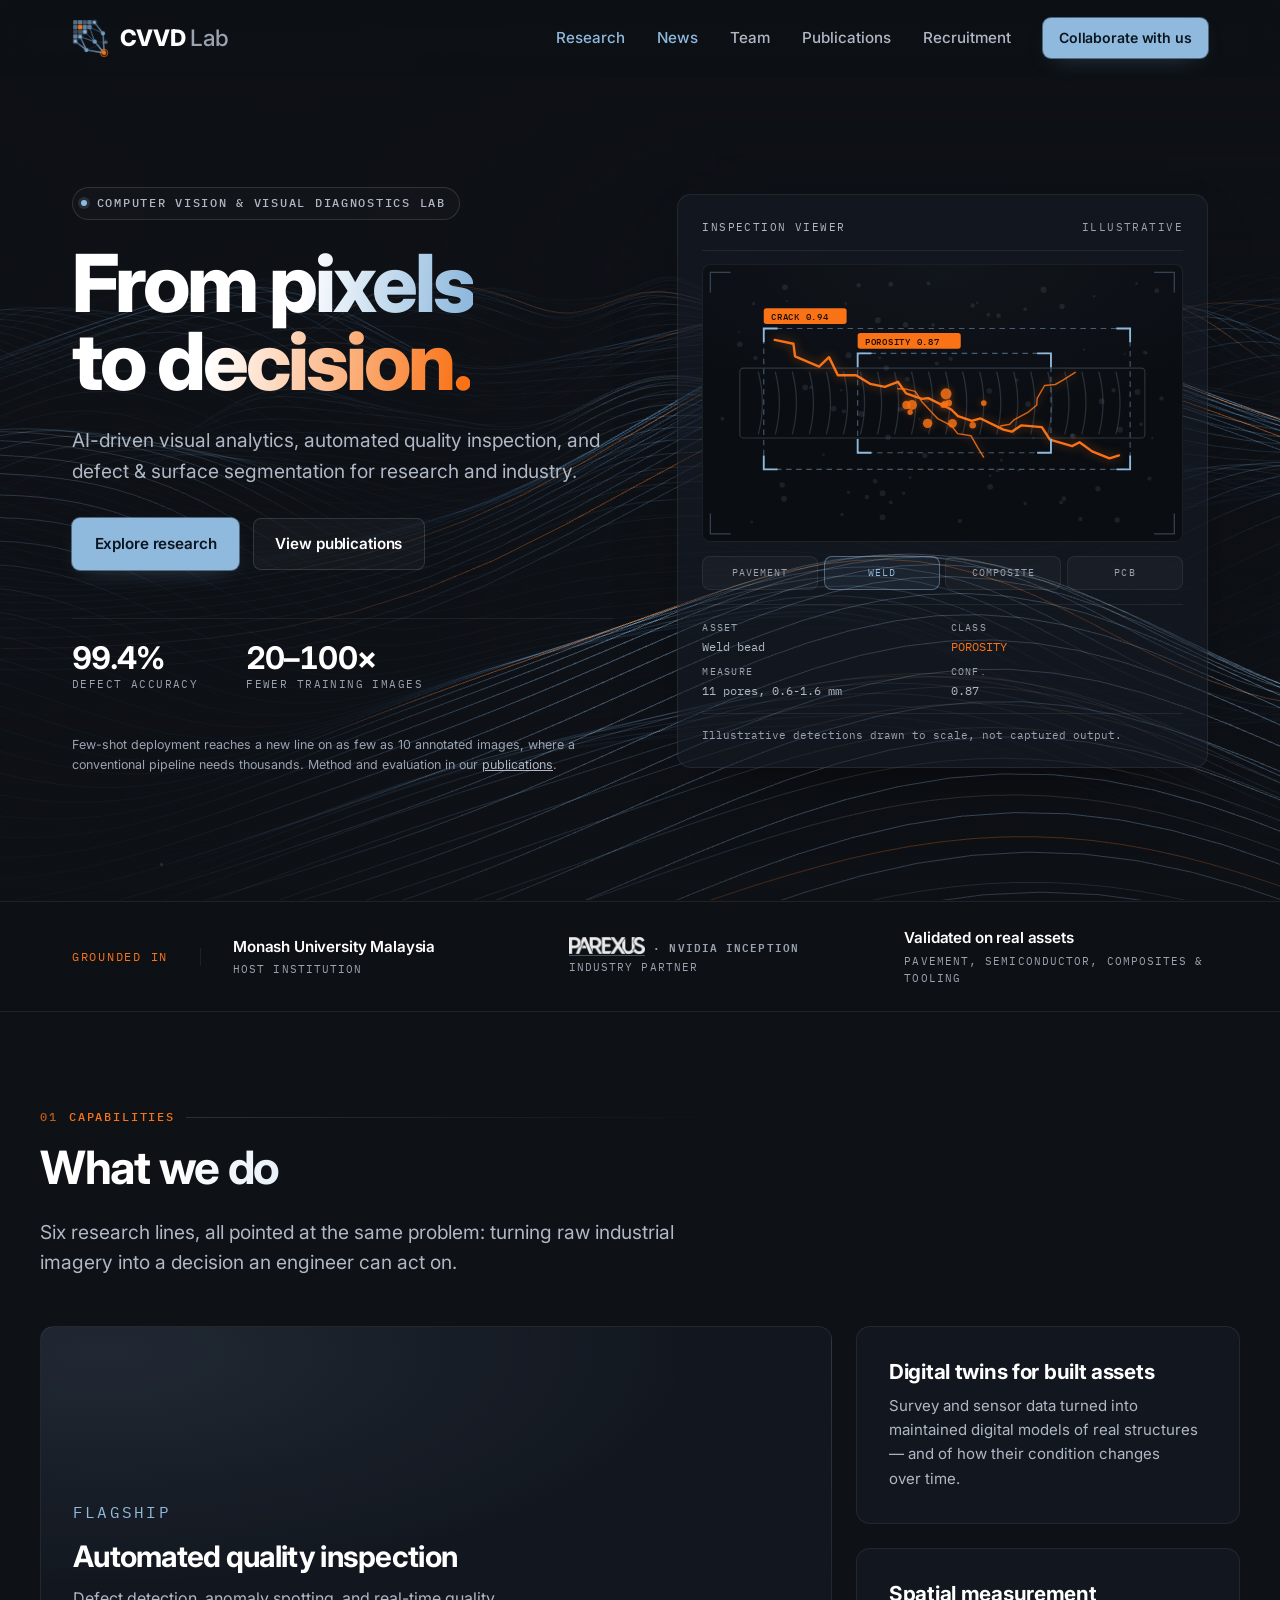
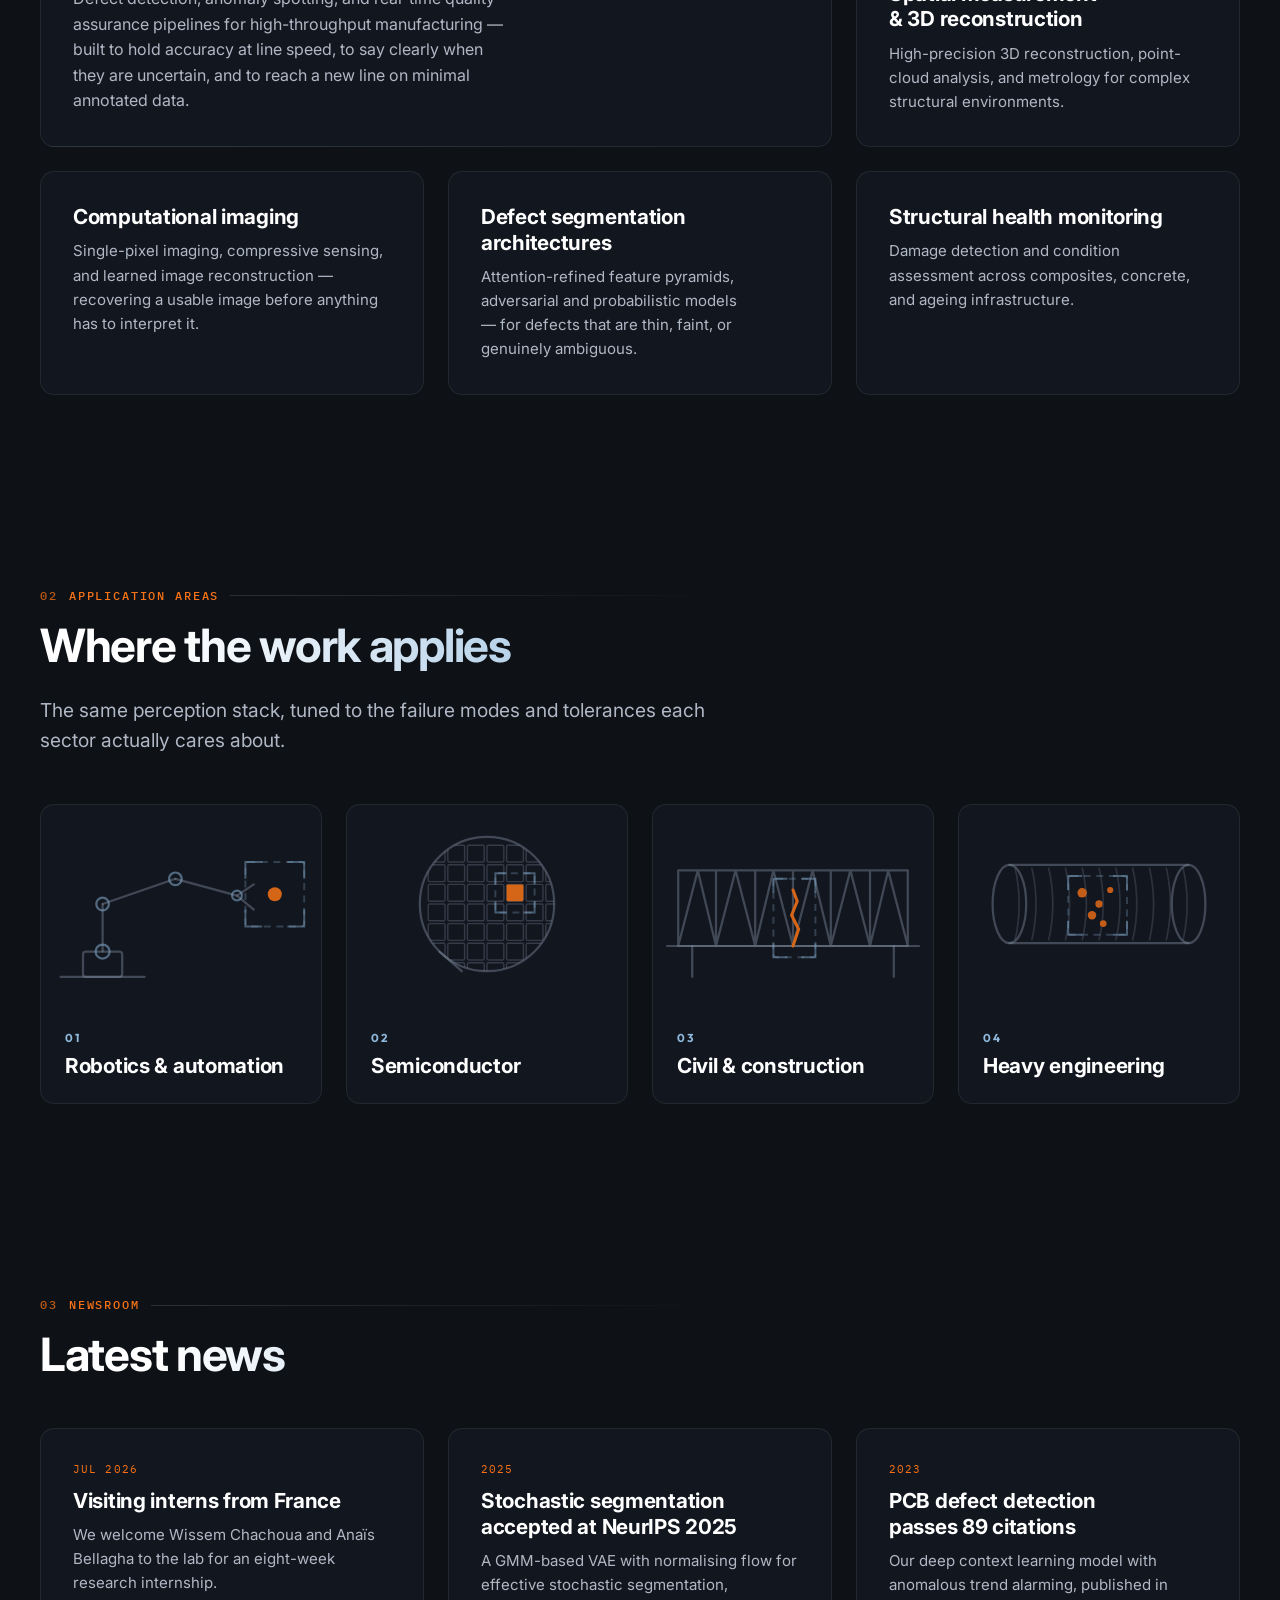
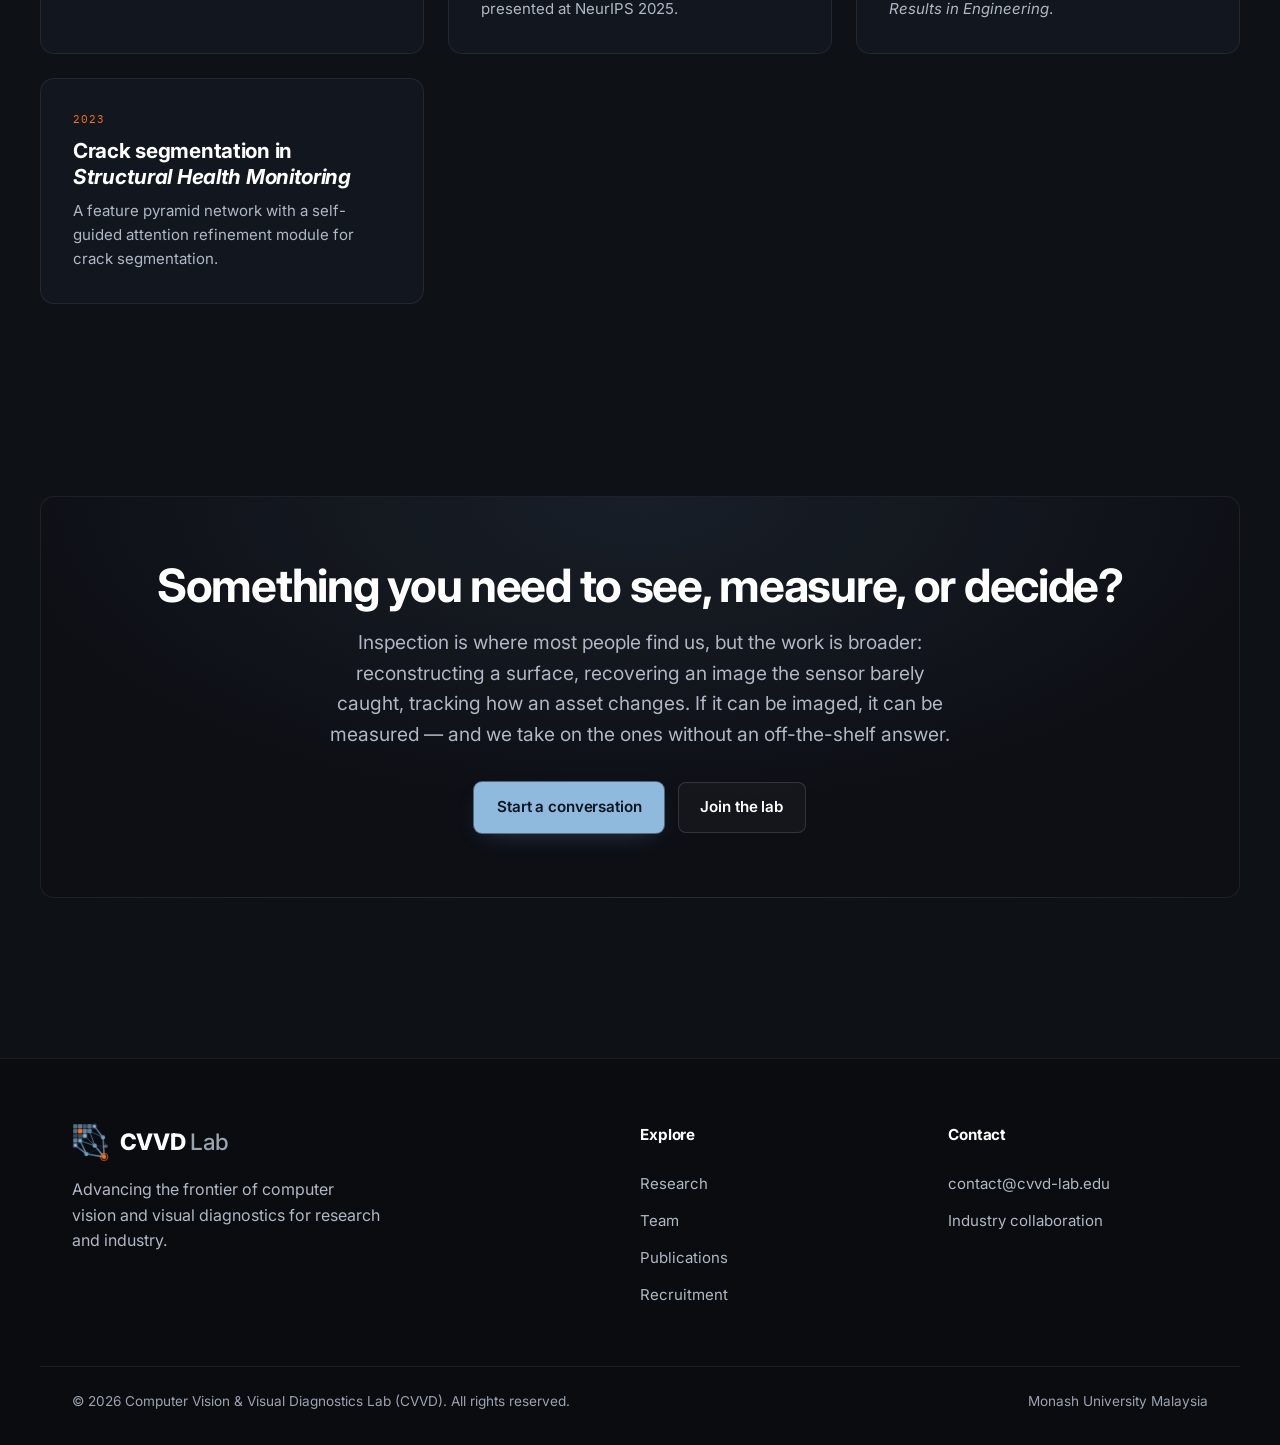
==== commit ed9127bd: "Shorten the PI role to Principal, CVVD Lab Matches the recruitment page, which already points applic" ====
--- a/index.html
+++ b/index.html
@@ -9,7 +9,7 @@
     <link rel="preconnect" href="https://fonts.googleapis.com">
     <link rel="preconnect" href="https://fonts.gstatic.com" crossorigin>
     <link href="https://fonts.googleapis.com/css2?family=Inter:wght@400;500;600;700;800&family=Outfit:wght@600;700;800&family=IBM+Plex+Mono:wght@400;500&display=swap" rel="stylesheet">
-    <link rel="stylesheet" href="styles.css?v=41">
+    <link rel="stylesheet" href="styles.css?v=42">
     <!-- Set before first paint so reveal-on-scroll never flashes unstyled,
          and so the page stays fully readable with JavaScript off. -->
     <script>document.documentElement.classList.add('js');</script>
@@ -771,7 +771,7 @@
         </div>
     </footer>
 
-    <script src="waves.js?v=41"></script>
-    <script src="main.js?v=41"></script>
+    <script src="waves.js?v=42"></script>
+    <script src="main.js?v=42"></script>
 </body>
 </html>
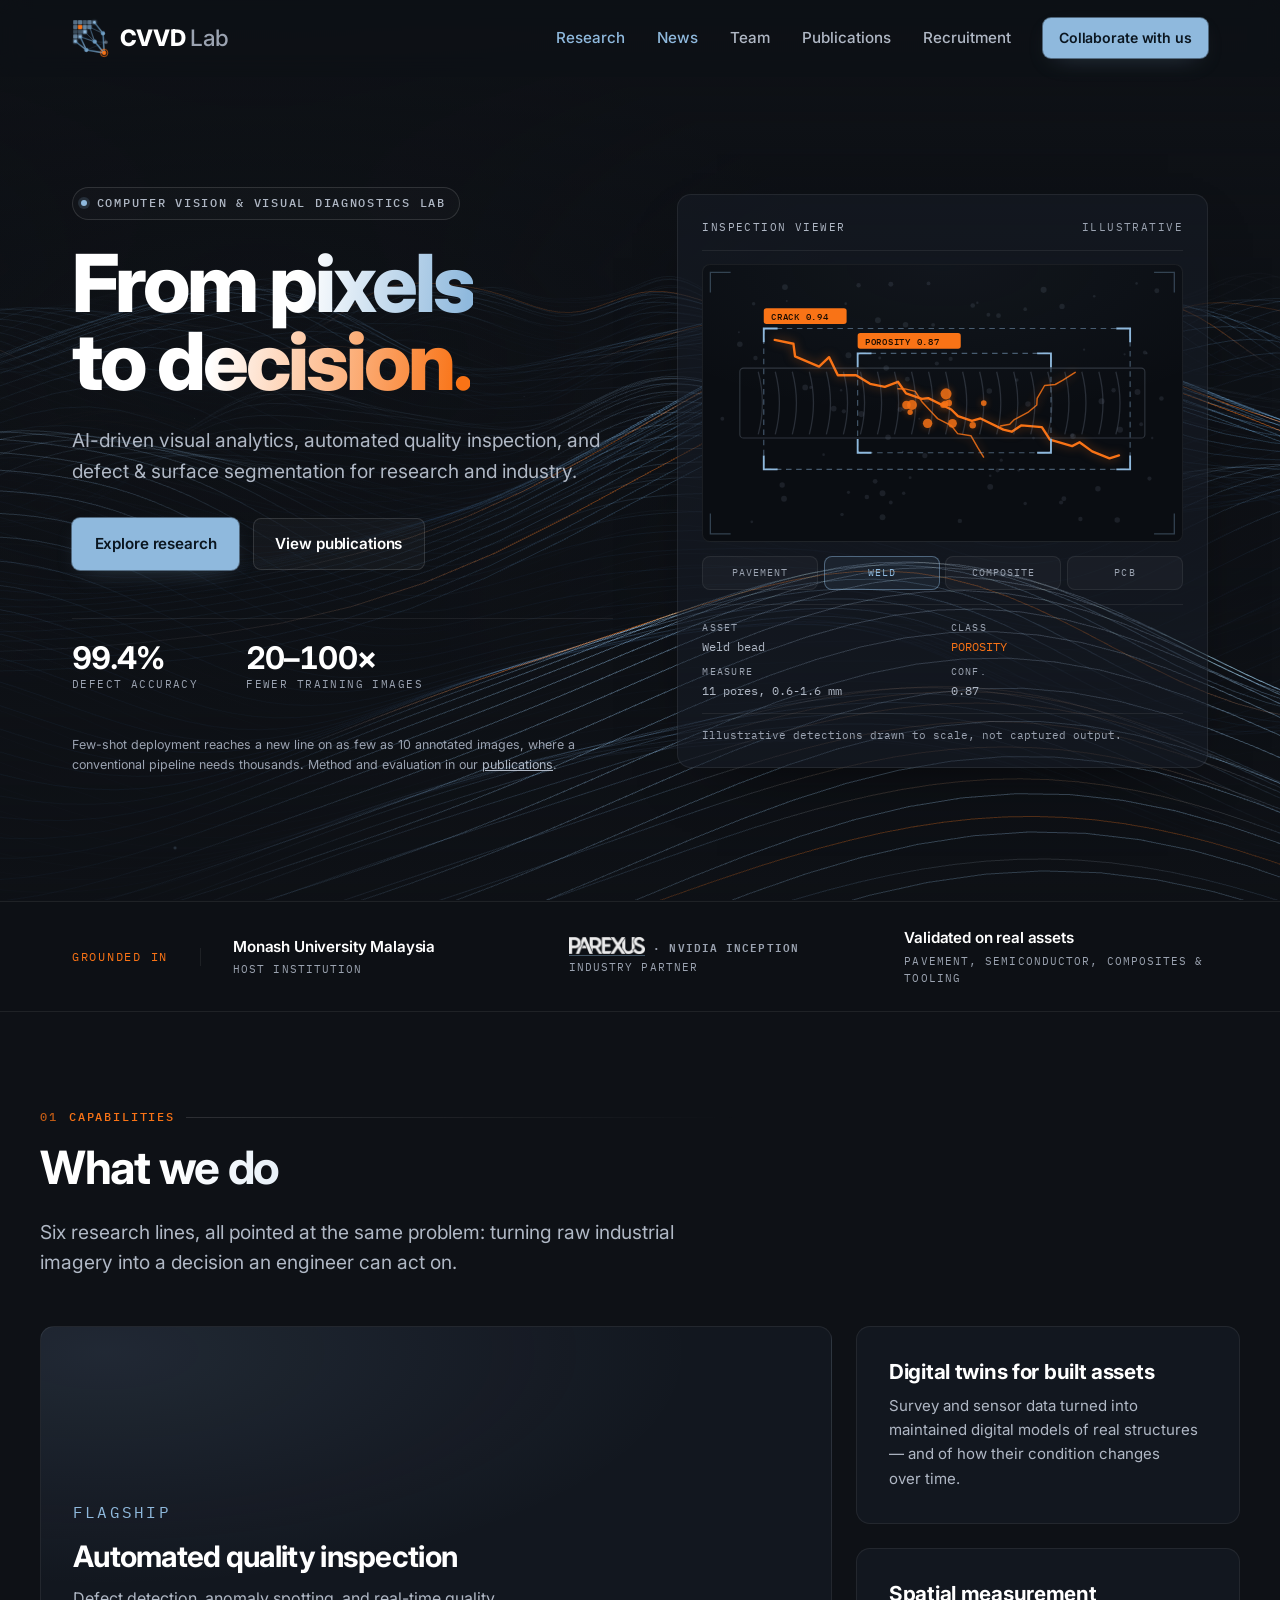
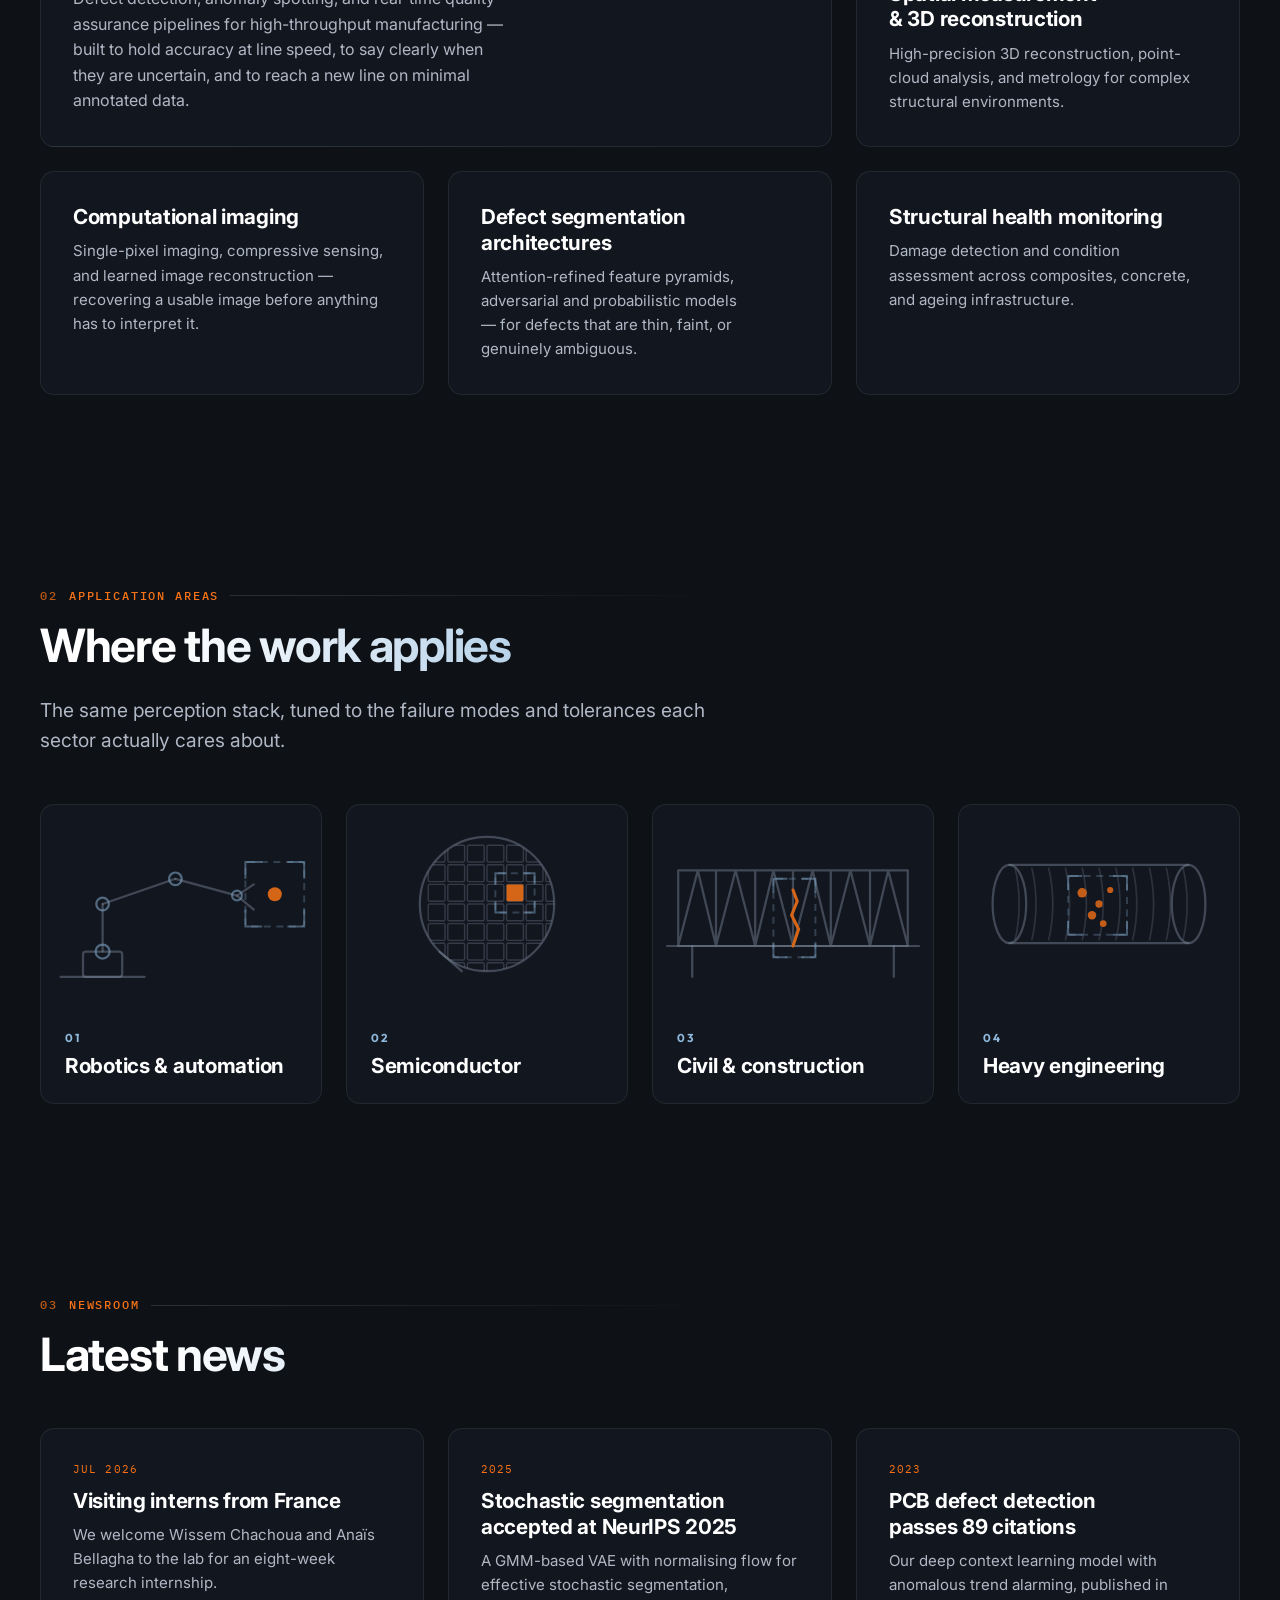
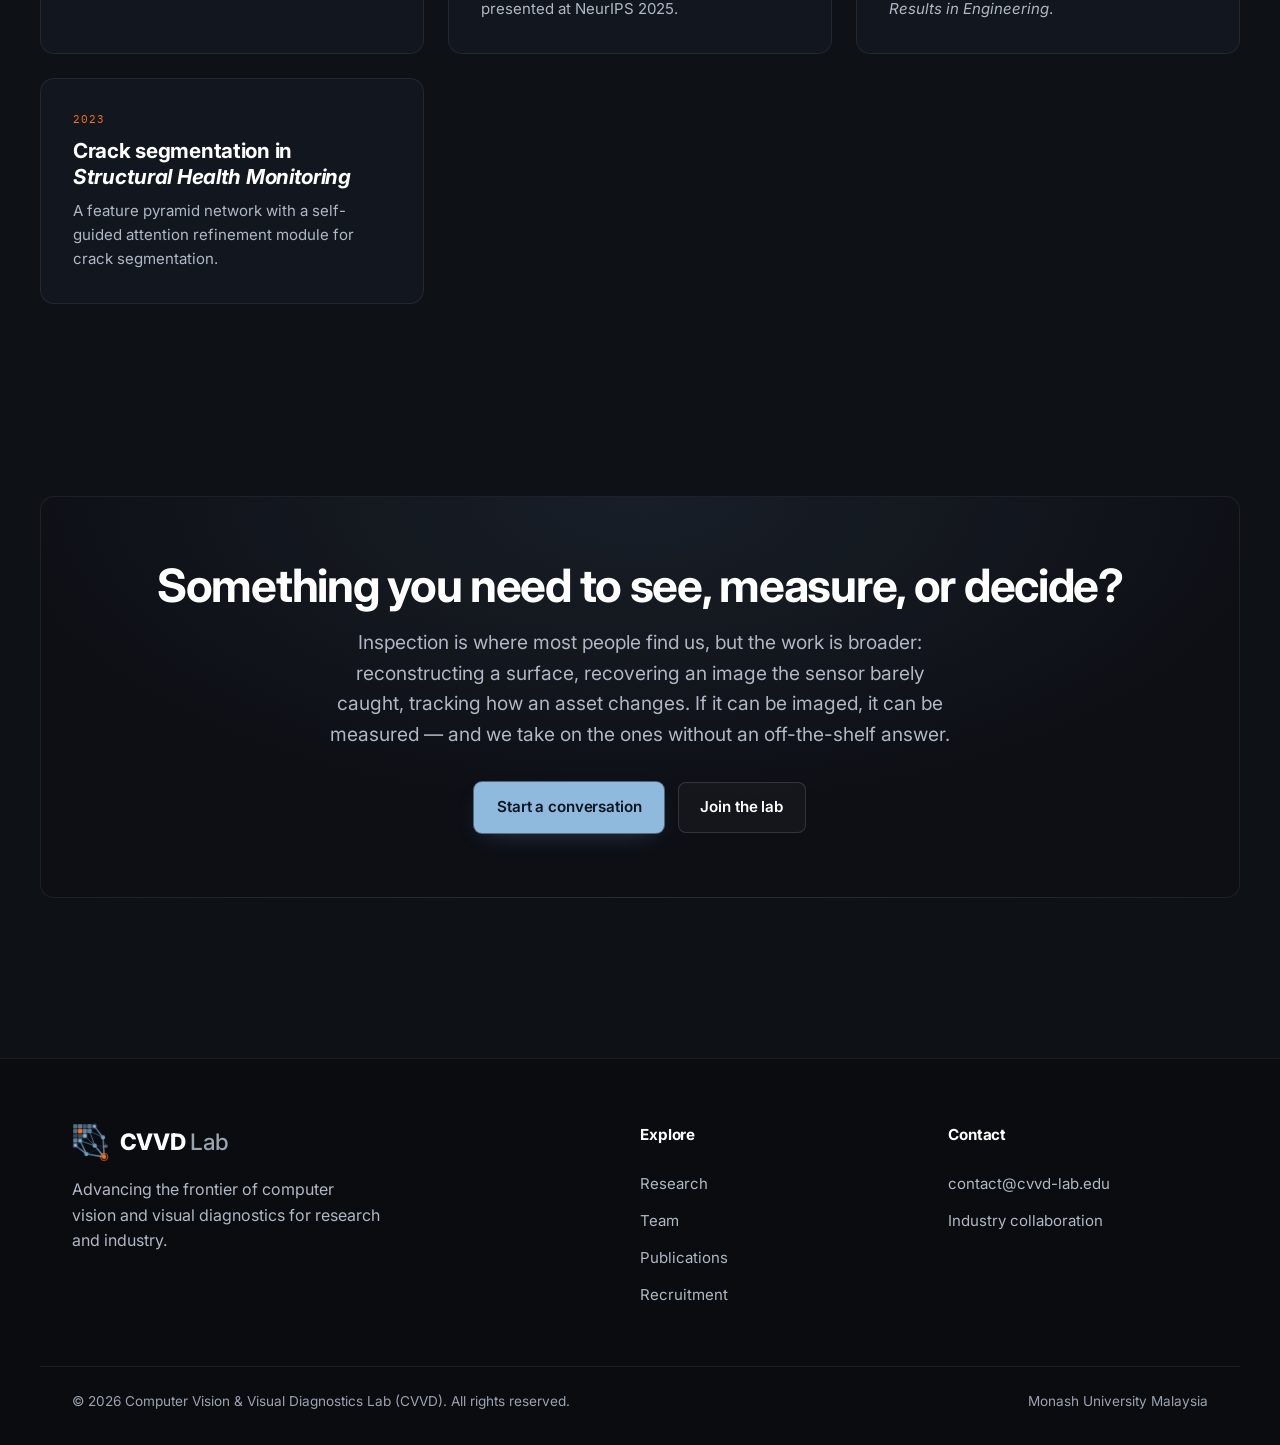
==== commit b19395c8: "Name the research area instead of the grant role "Co-Investigator, CVVD Lab" told a reader where som" ====
--- a/index.html
+++ b/index.html
@@ -9,7 +9,7 @@
     <link rel="preconnect" href="https://fonts.googleapis.com">
     <link rel="preconnect" href="https://fonts.gstatic.com" crossorigin>
     <link href="https://fonts.googleapis.com/css2?family=Inter:wght@400;500;600;700;800&family=Outfit:wght@600;700;800&family=IBM+Plex+Mono:wght@400;500&display=swap" rel="stylesheet">
-    <link rel="stylesheet" href="styles.css?v=42">
+    <link rel="stylesheet" href="styles.css?v=43">
     <!-- Set before first paint so reveal-on-scroll never flashes unstyled,
          and so the page stays fully readable with JavaScript off. -->
     <script>document.documentElement.classList.add('js');</script>
@@ -771,7 +771,7 @@
         </div>
     </footer>
 
-    <script src="waves.js?v=42"></script>
-    <script src="main.js?v=42"></script>
+    <script src="waves.js?v=43"></script>
+    <script src="main.js?v=43"></script>
 </body>
 </html>
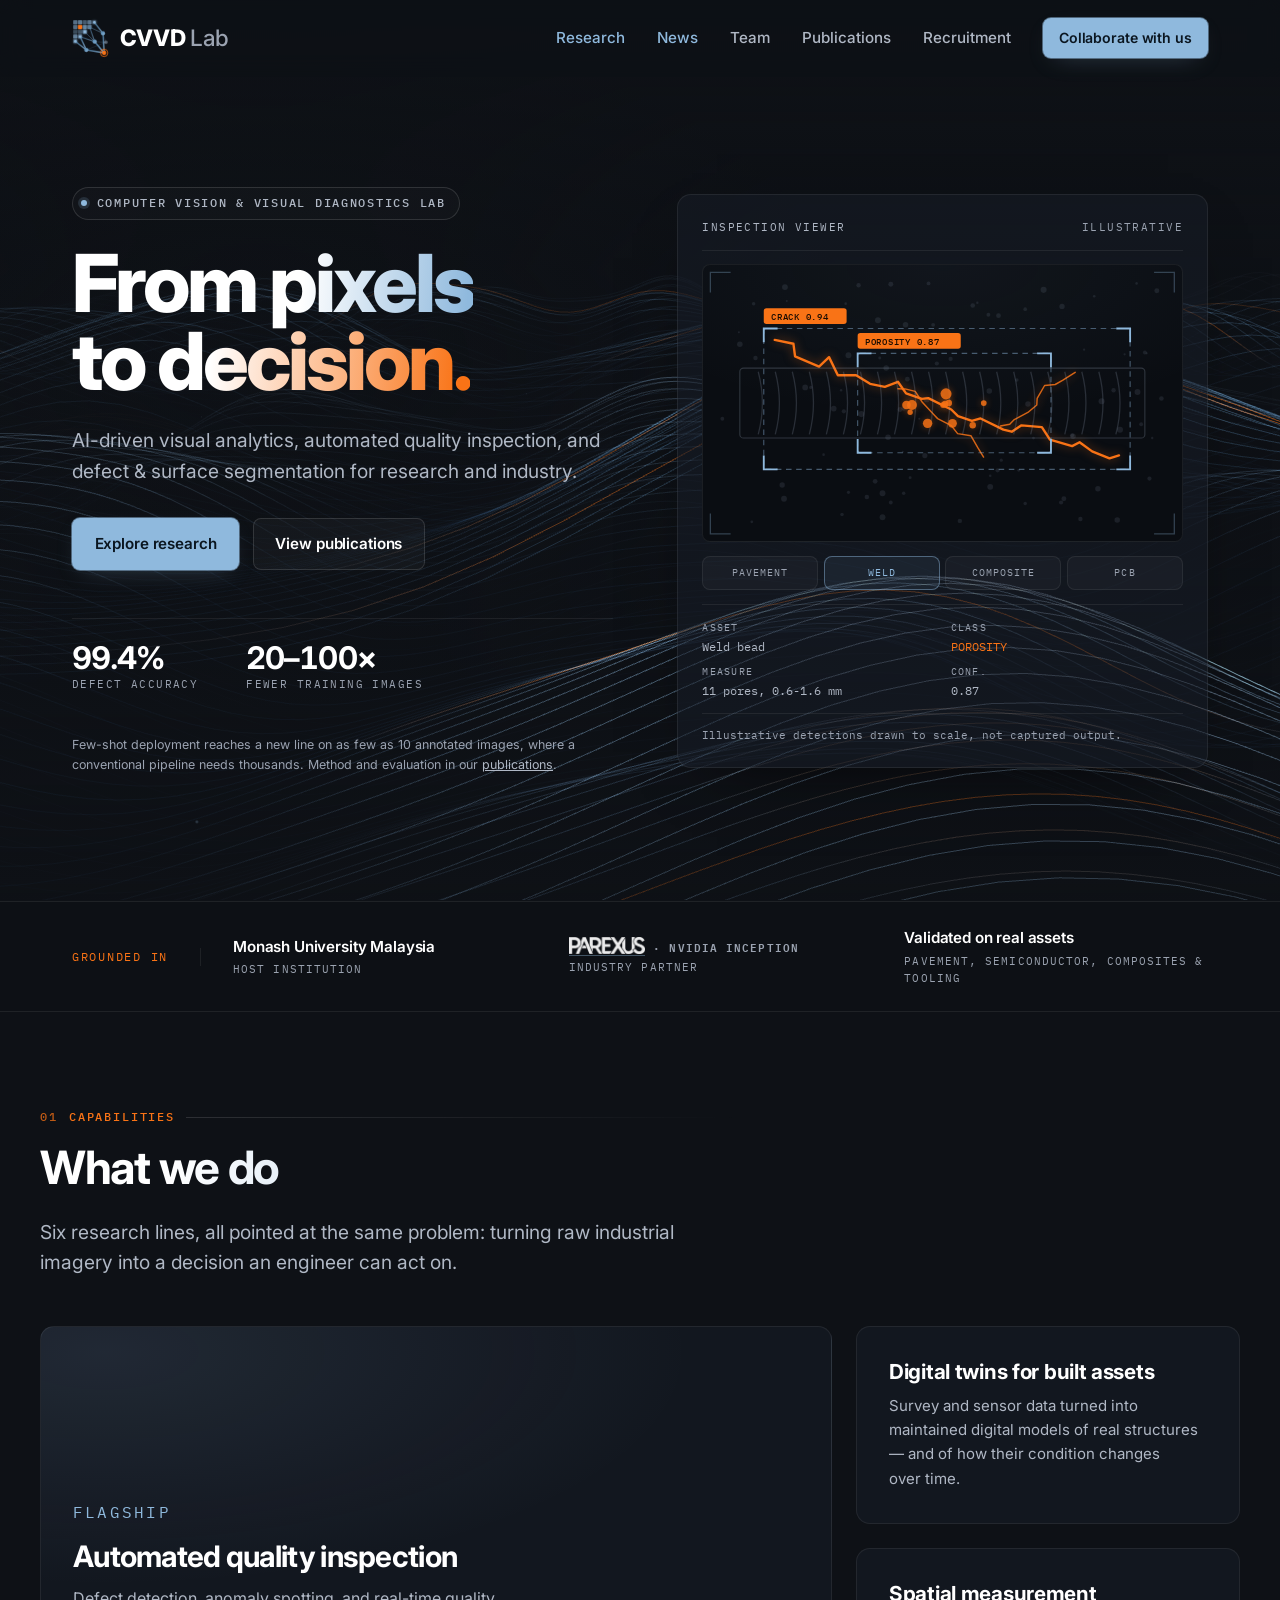
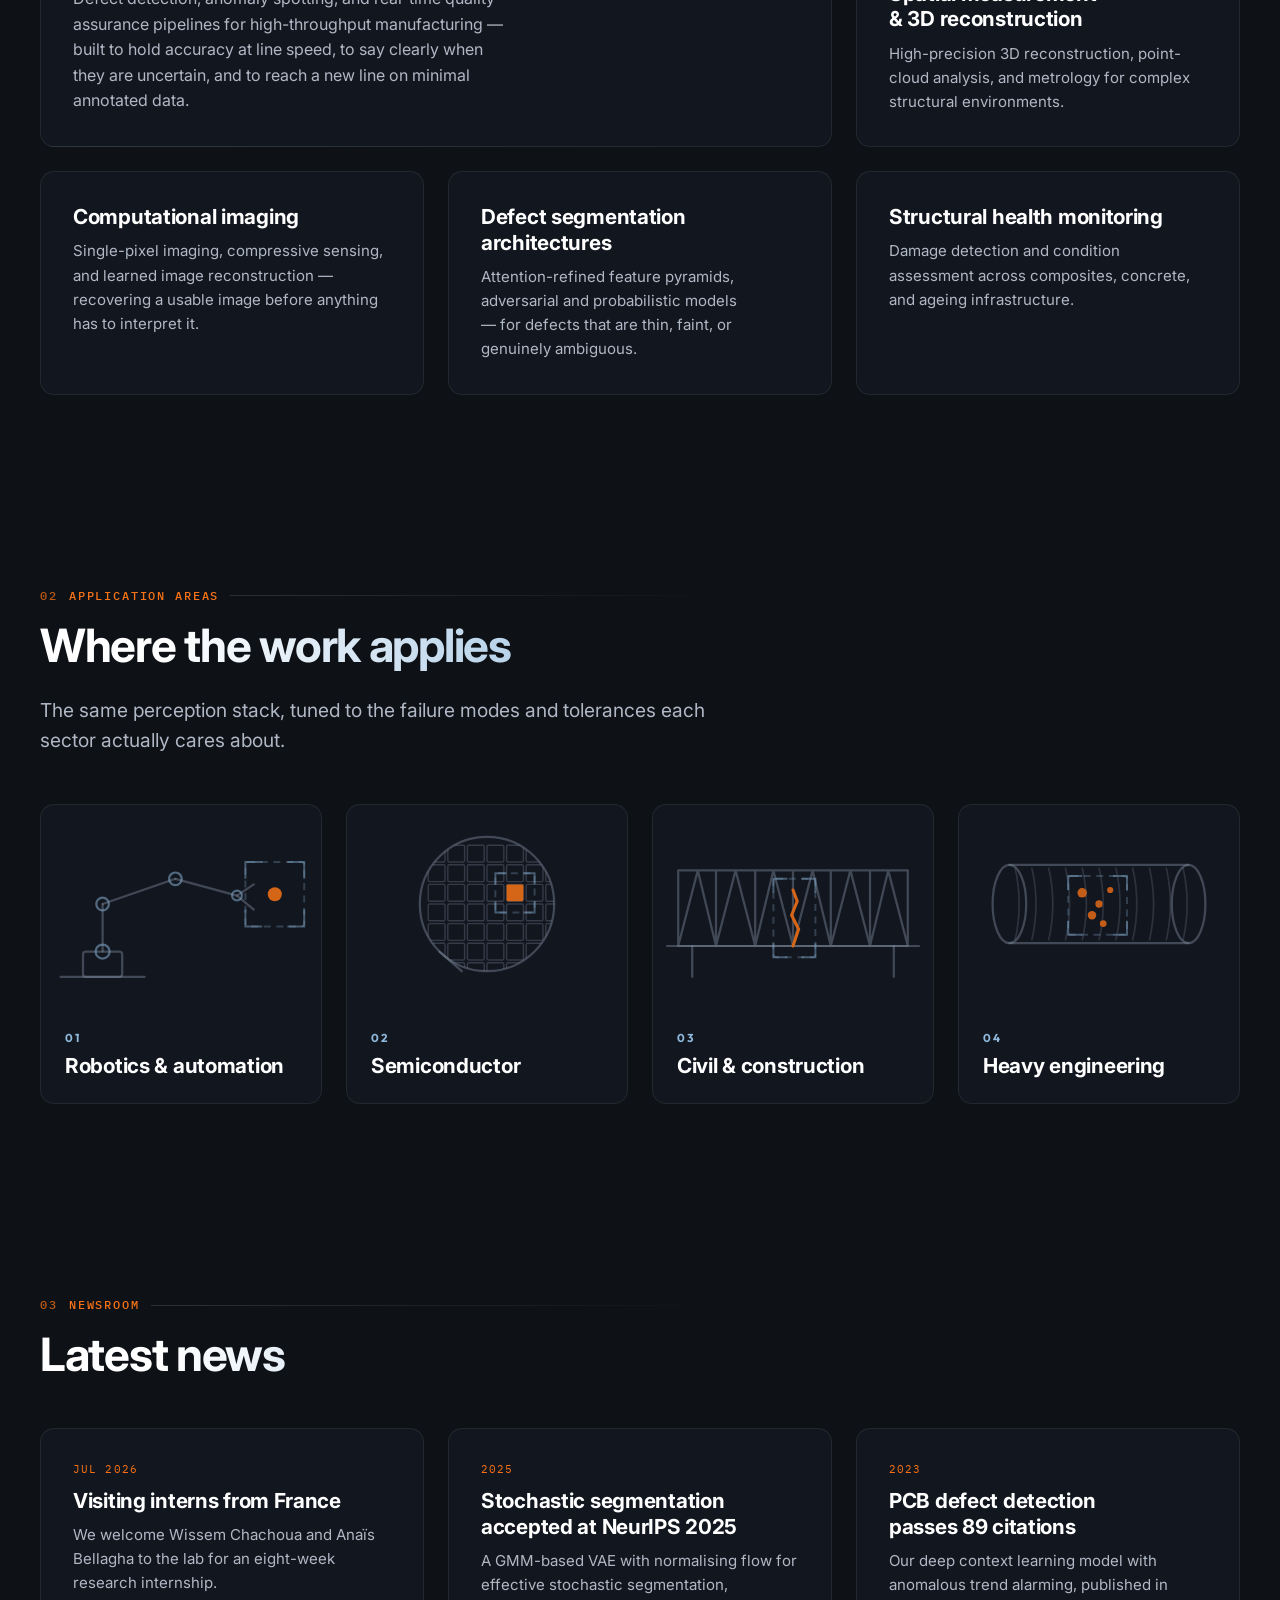
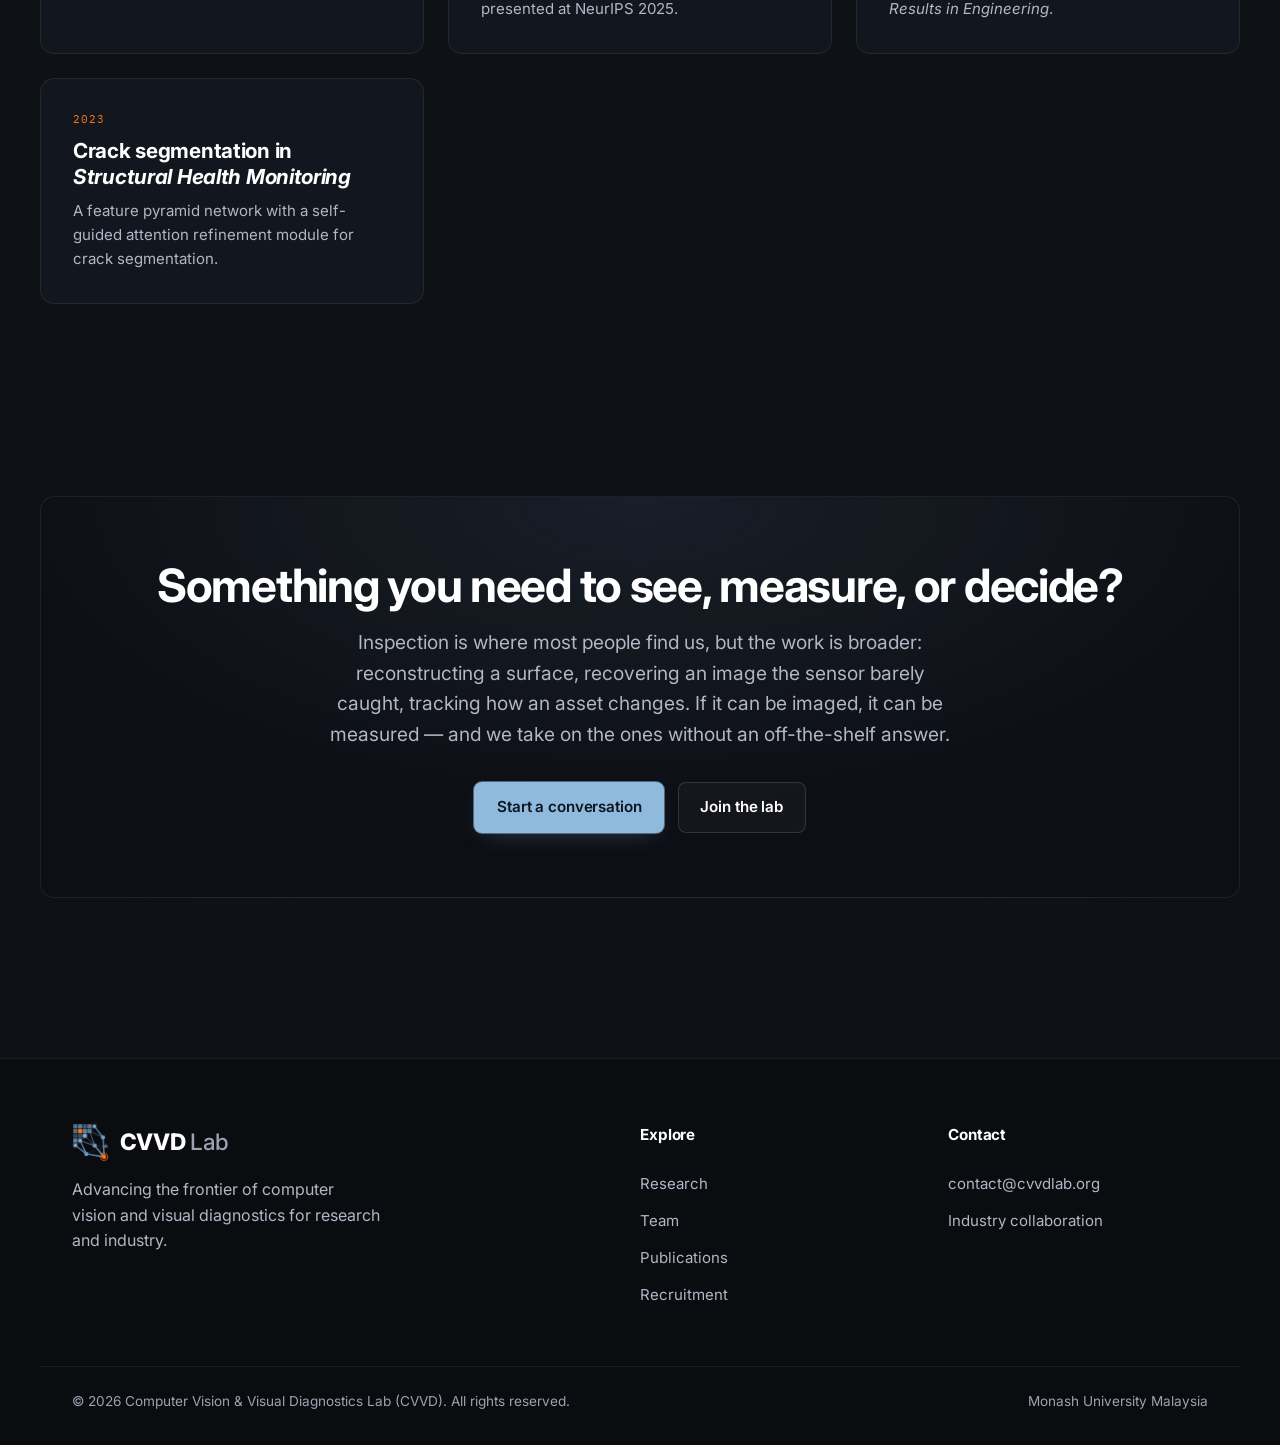
==== commit 29cd760f: "Point the site at cvvdlab.org Adds the CNAME file up front rather than letting GitHub write it serve" ====
--- a/index.html
+++ b/index.html
@@ -9,7 +9,7 @@
     <link rel="preconnect" href="https://fonts.googleapis.com">
     <link rel="preconnect" href="https://fonts.gstatic.com" crossorigin>
     <link href="https://fonts.googleapis.com/css2?family=Inter:wght@400;500;600;700;800&family=Outfit:wght@600;700;800&family=IBM+Plex+Mono:wght@400;500&display=swap" rel="stylesheet">
-    <link rel="stylesheet" href="styles.css?v=43">
+    <link rel="stylesheet" href="styles.css?v=44">
     <!-- Set before first paint so reveal-on-scroll never flashes unstyled,
          and so the page stays fully readable with JavaScript off. -->
     <script>document.documentElement.classList.add('js');</script>
@@ -685,7 +685,7 @@
                     &mdash; and we take on the ones without an off-the-shelf answer.
                 </p>
                 <div class="cta-actions">
-                    <a href="mailto:contact@cvvd-lab.edu" class="btn btn-primary">Start a conversation</a>
+                    <a href="mailto:contact@cvvdlab.org" class="btn btn-primary">Start a conversation</a>
                     <a href="recruitment.html" class="btn btn-secondary">Join the lab</a>
                 </div>
             </div>
@@ -760,8 +760,8 @@
             <div class="footer-col">
                 <h4>Contact</h4>
                 <ul class="footer-links">
-                    <li><a href="mailto:contact@cvvd-lab.edu">contact@cvvd-lab.edu</a></li>
-                    <li><a href="mailto:contact@cvvd-lab.edu?subject=Industry%20collaboration%20enquiry">Industry collaboration</a></li>
+                    <li><a href="mailto:contact@cvvdlab.org">contact@cvvdlab.org</a></li>
+                    <li><a href="mailto:contact@cvvdlab.org?subject=Industry%20collaboration%20enquiry">Industry collaboration</a></li>
                 </ul>
             </div>
         </div>
@@ -771,7 +771,7 @@
         </div>
     </footer>
 
-    <script src="waves.js?v=43"></script>
-    <script src="main.js?v=43"></script>
+    <script src="waves.js?v=44"></script>
+    <script src="main.js?v=44"></script>
 </body>
 </html>
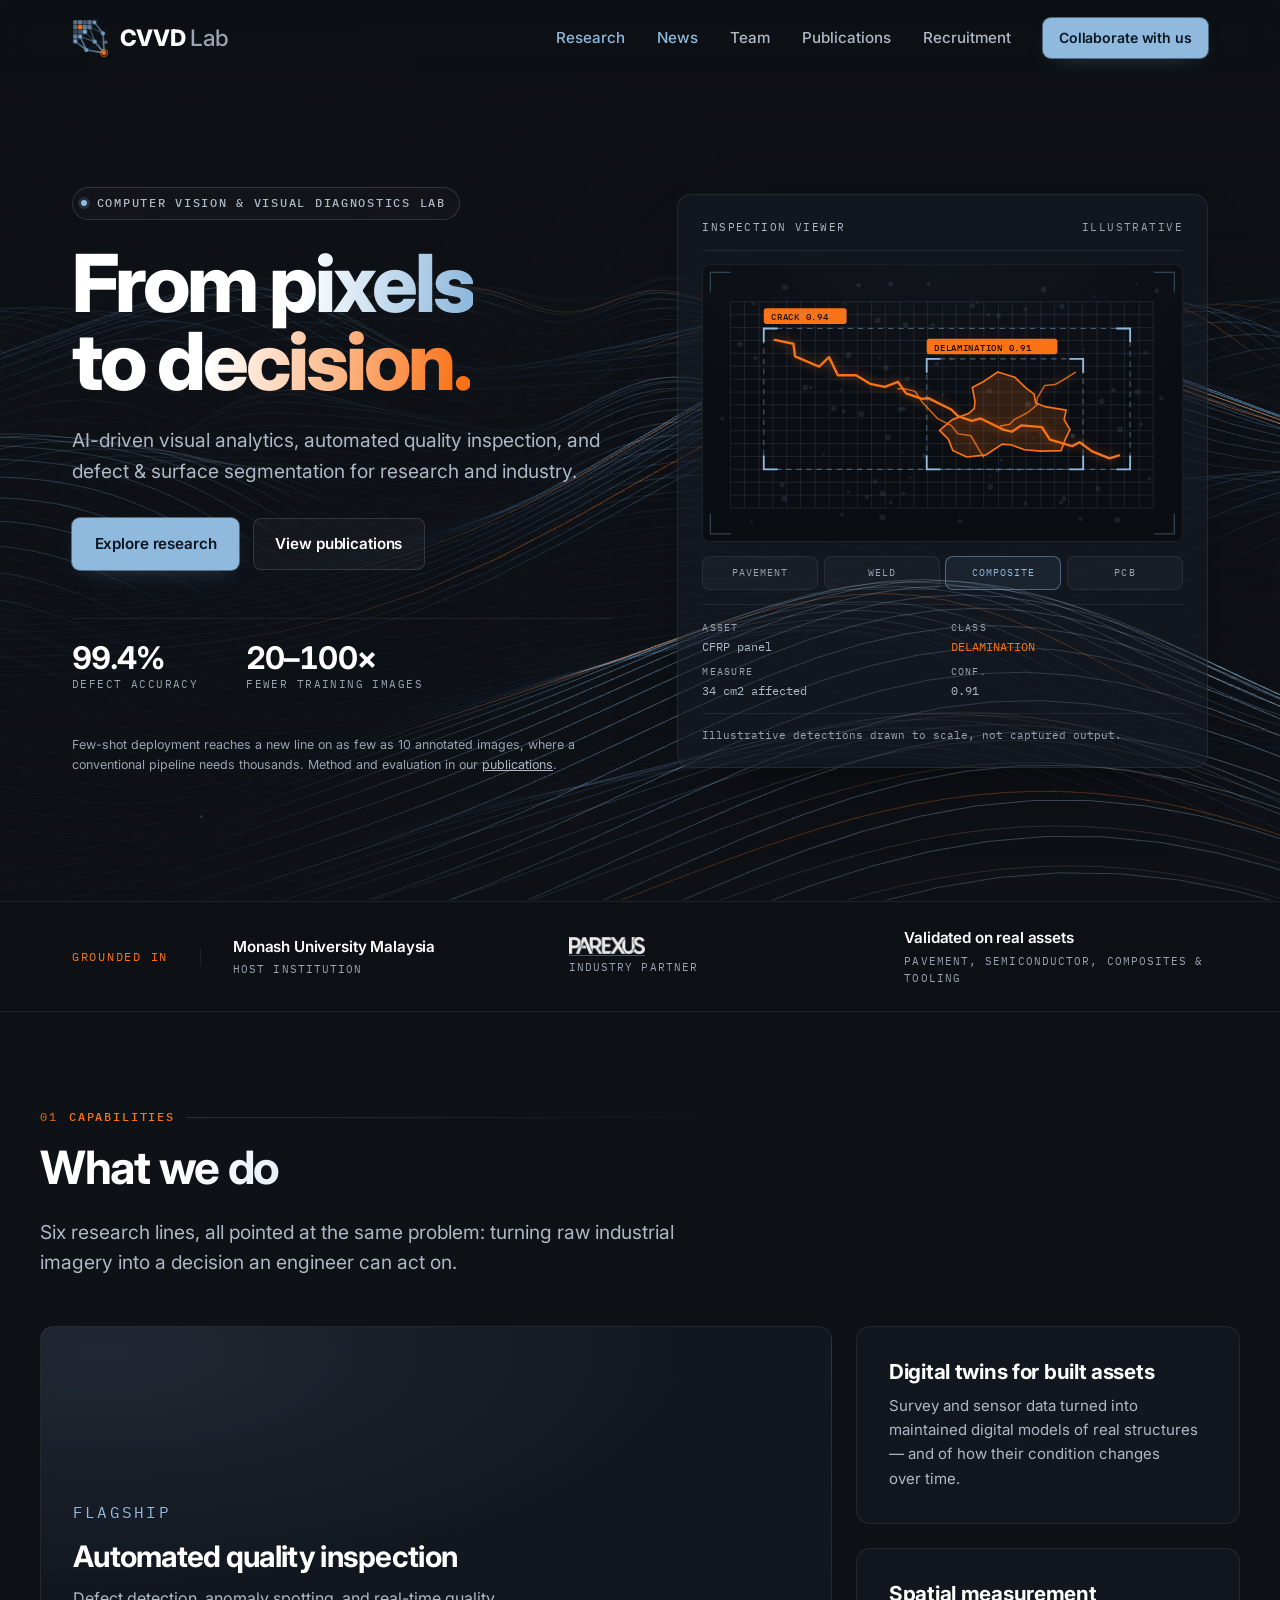
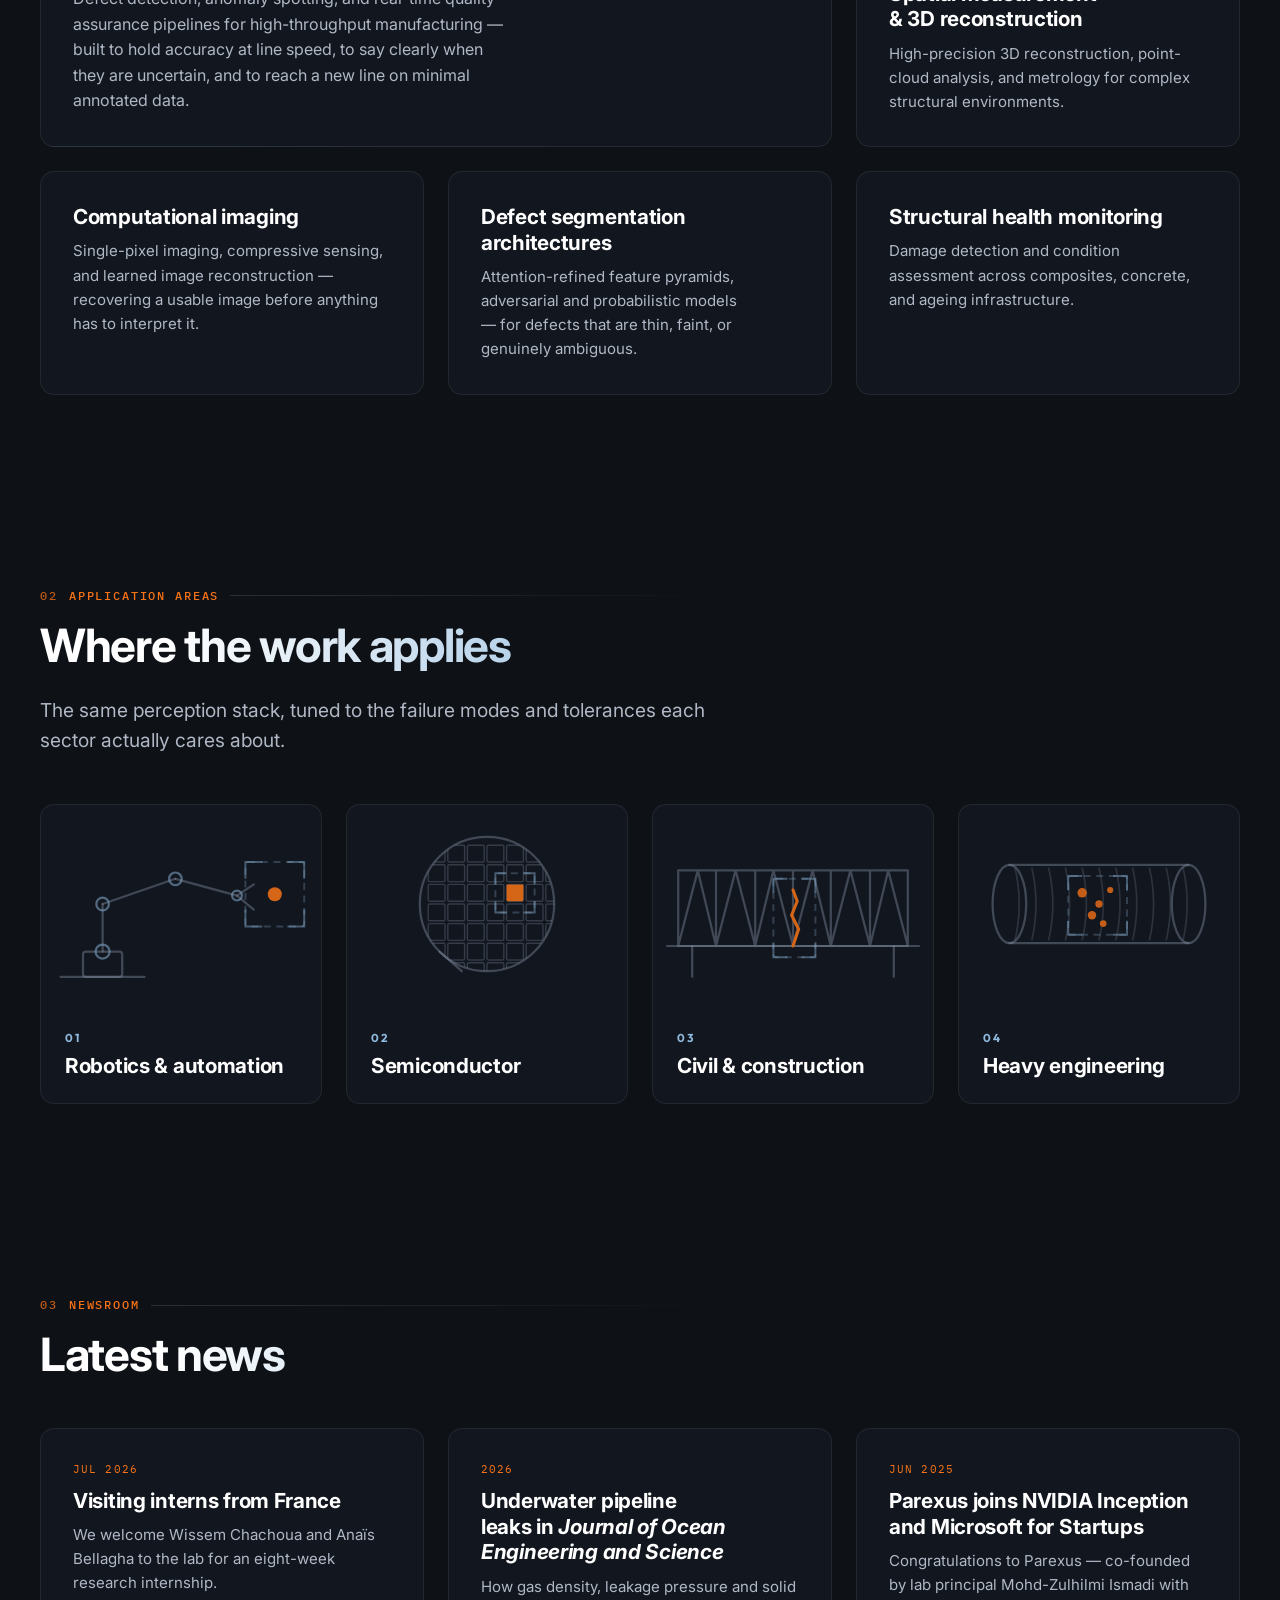
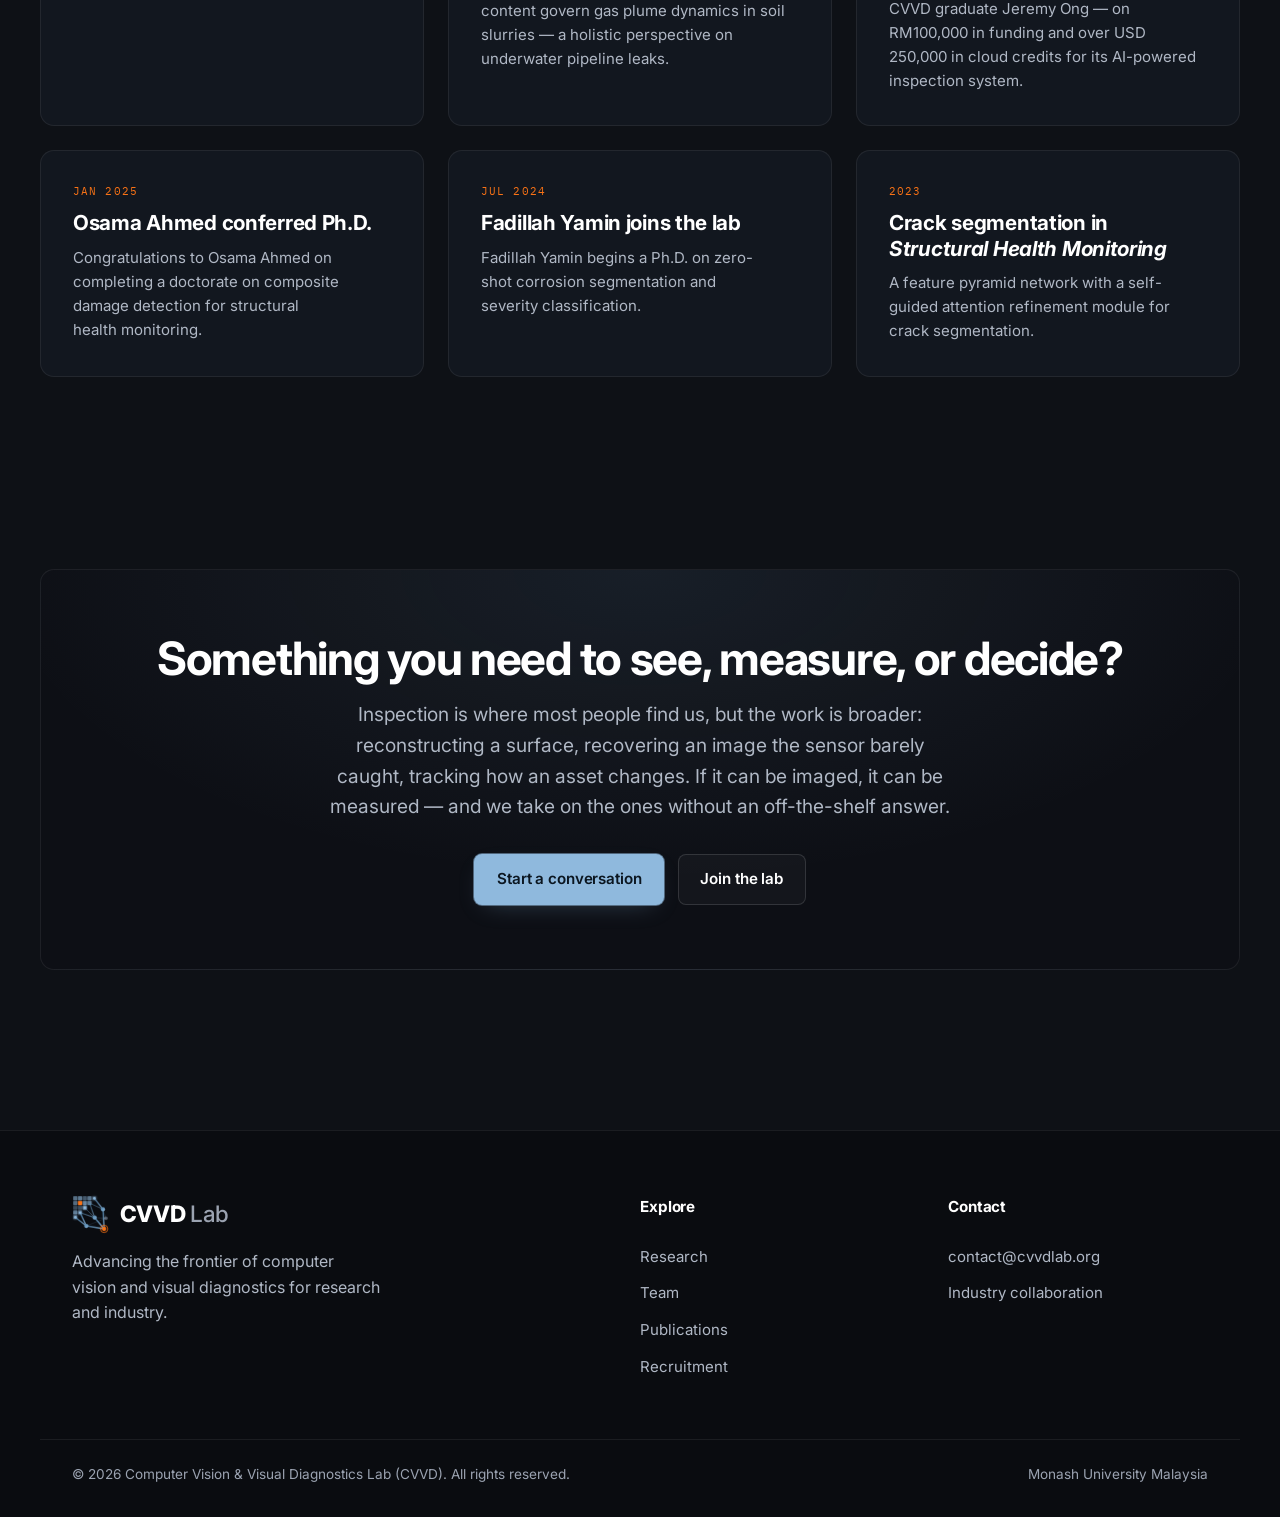
==== commit c36c6405: "Refresh the newsroom and credit Parexus alone Replaces the two oldest paper items. The NeurIPS card " ====
--- a/index.html
+++ b/index.html
@@ -438,10 +438,11 @@
                     <strong>Monash University Malaysia</strong>
                     <span>Host institution</span>
                 </div>
-                <!-- Of Parexus's four affiliations (NVIDIA Inception, Microsoft for
-                     Startups, Cradle CIP Spark, MRANTI), NVIDIA Inception is the one
-                     that carries furthest: globally recognised, AI-specific, and it
-                     maps onto exactly the work this lab does. -->
+                <!-- Parexus alone, matching the recruitment brochure. Naming one of
+                     its affiliations here (NVIDIA Inception, Microsoft for Startups,
+                     Cradle CIP Spark, MRANTI) borrowed a third party's credibility for
+                     a partner that can carry its own; the accelerators belong in the
+                     newsroom item that announced them, not in a standing credential. -->
                 <div class="proof-item">
                     <strong class="proof-brand">
                         <a href="https://parexus.ai/" target="_blank" rel="noopener">
@@ -450,7 +451,6 @@
                                 <img class="proof-logo" src="parexus-320.png" width="320" height="71" alt="Parexus">
                             </picture>
                         </a>
-                        <span>&middot; NVIDIA Inception</span>
                     </strong>
                     <span>Industry partner</span>
                 </div>
@@ -647,9 +647,12 @@
             </div>
 
             <!-- TODO(CVVD): replace these with dated lab announcements as they
-                 happen. Everything below is checkable against the publication
-                 record — keep it that way rather than reinstating placeholder
-                 awards, partnerships, or dataset releases. -->
+                 happen. Every item below is checkable — the paper entries against
+                 the publication record, the people entries against the team page,
+                 and the Parexus item against the Monash Malaysia announcement:
+                 linkedin.com/posts/monash-university-malaysia_were-proud-to-share-that-parexus-co-founded-activity-7338414692362502144-d1PV
+                 Keep it that way rather than reinstating placeholder awards,
+                 partnerships, or dataset releases. -->
             <div class="grid-3">
                 <article class="glass-card reveal">
                     <p class="card-date"><time datetime="2026-07-01">Jul 2026</time></p>
@@ -657,16 +660,26 @@
                     <p>We welcome Wissem Chachoua and Ana&iuml;s Bellagha to the lab for an eight-week research internship.</p>
                 </article>
                 <article class="glass-card reveal" style="--d:60ms">
-                    <p class="card-date"><time datetime="2025-12-01">2025</time></p>
-                    <h3>Stochastic segmentation accepted at NeurIPS 2025</h3>
-                    <p>A GMM-based VAE with normalising flow for effective stochastic segmentation, presented at NeurIPS 2025.</p>
+                    <p class="card-date"><time datetime="2026-01-01">2026</time></p>
+                    <h3>Underwater pipeline leaks in <em>Journal of Ocean Engineering and Science</em></h3>
+                    <p>How gas density, leakage pressure and solid content govern gas plume dynamics in soil slurries &mdash; a holistic perspective on underwater pipeline leaks.</p>
                 </article>
                 <article class="glass-card reveal" style="--d:120ms">
-                    <p class="card-date"><time datetime="2023-03-01">2023</time></p>
-                    <h3>PCB defect detection passes 89 citations</h3>
-                    <p>Our deep context learning model with anomalous trend alarming, published in <em>Results in Engineering</em>.</p>
+                    <p class="card-date"><time datetime="2025-06-11">Jun 2025</time></p>
+                    <h3>Parexus joins NVIDIA Inception and Microsoft for Startups</h3>
+                    <p>Congratulations to Parexus &mdash; co-founded by lab principal Mohd-Zulhilmi Ismadi with CVVD graduate Jeremy Ong &mdash; on RM100,000 in funding and over USD 250,000 in cloud credits for its AI-powered inspection system.</p>
                 </article>
                 <article class="glass-card reveal" style="--d:180ms">
+                    <p class="card-date"><time datetime="2025-01-01">Jan 2025</time></p>
+                    <h3>Osama Ahmed conferred Ph.D.</h3>
+                    <p>Congratulations to Osama Ahmed on completing a doctorate on composite damage detection for structural health monitoring.</p>
+                </article>
+                <article class="glass-card reveal" style="--d:240ms">
+                    <p class="card-date"><time datetime="2024-07-01">Jul 2024</time></p>
+                    <h3>Fadillah Yamin joins the lab</h3>
+                    <p>Fadillah Yamin begins a Ph.D. on zero-shot corrosion segmentation and severity classification.</p>
+                </article>
+                <article class="glass-card reveal" style="--d:300ms">
                     <p class="card-date"><time datetime="2023-01-01">2023</time></p>
                     <h3>Crack segmentation in <em>Structural Health Monitoring</em></h3>
                     <p>A feature pyramid network with a self-guided attention refinement module for crack segmentation.</p>
